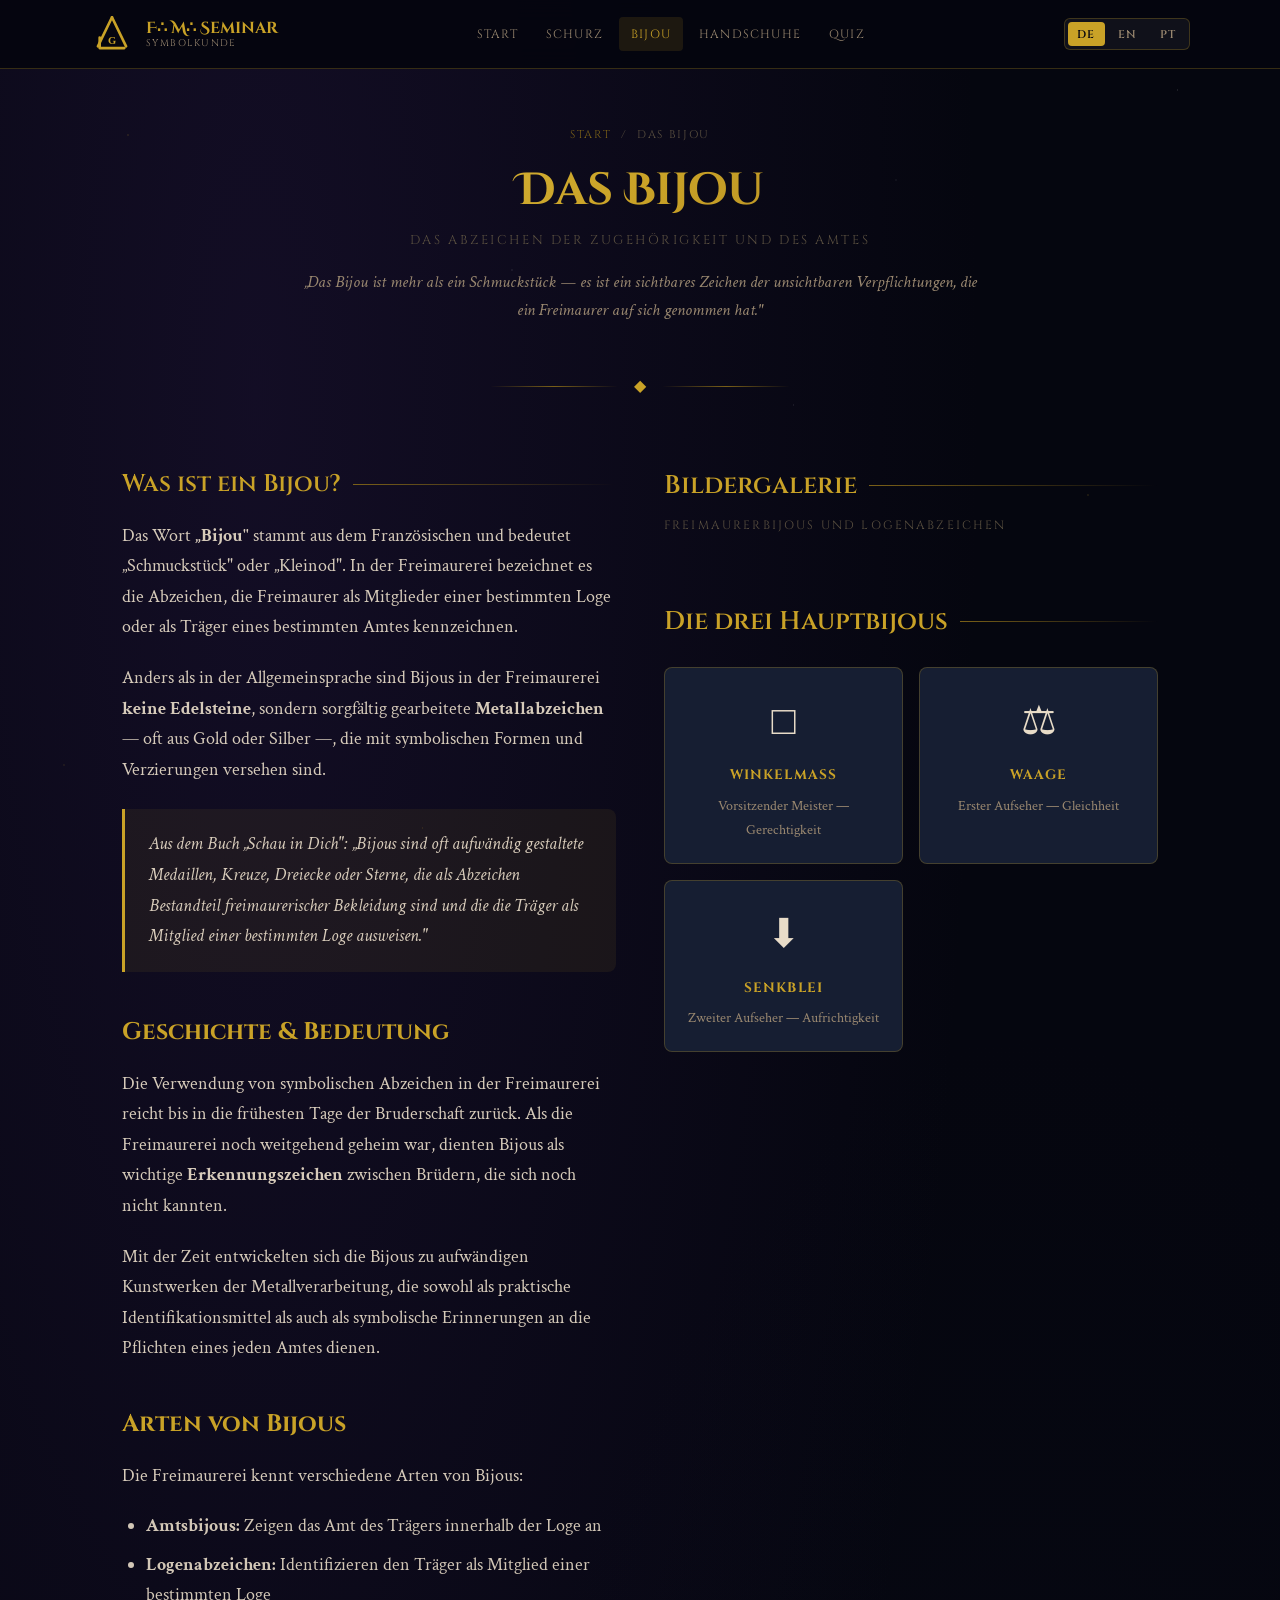
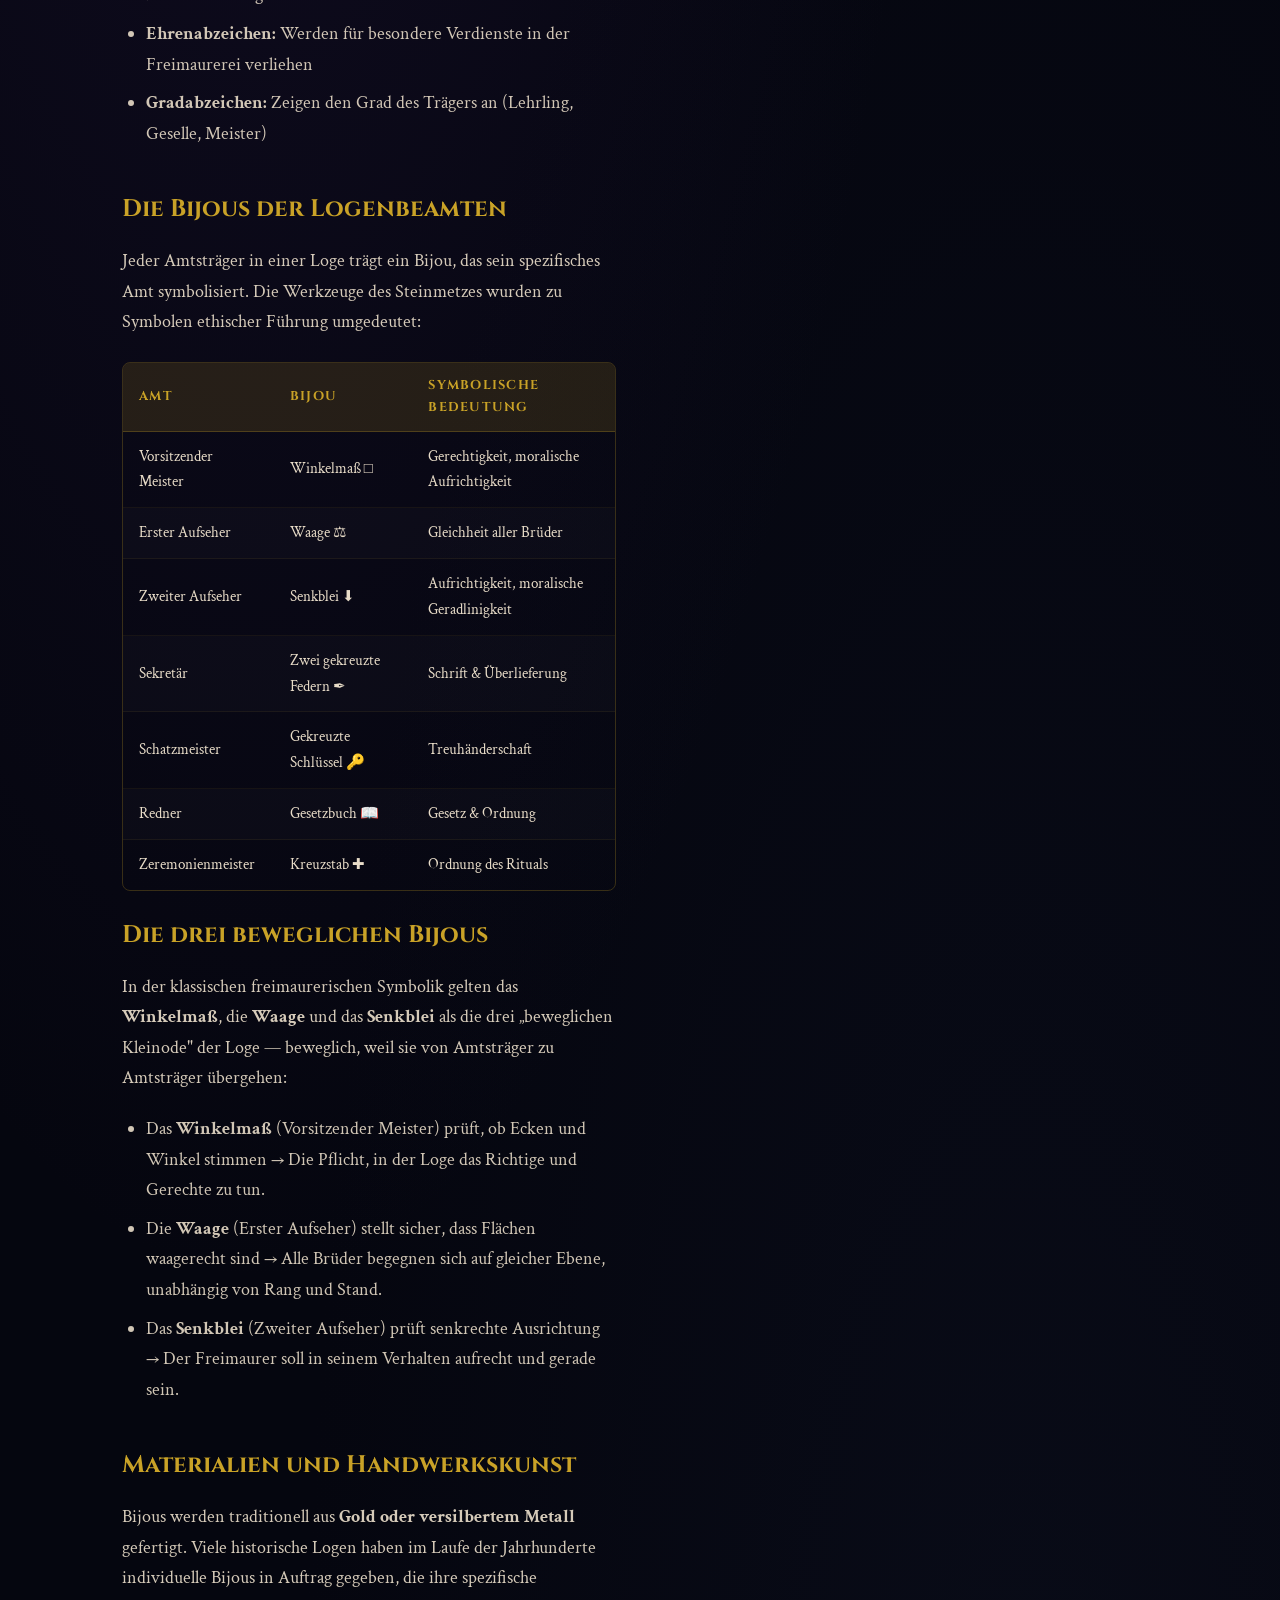
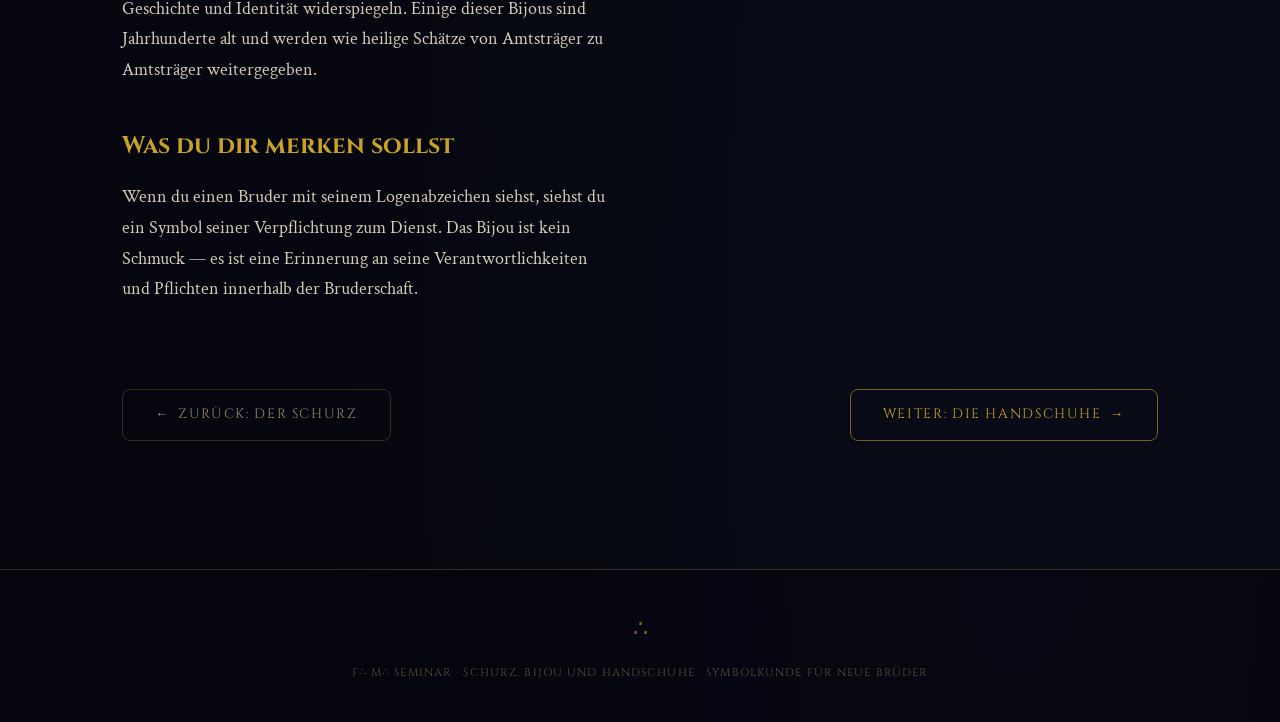
==== bijou.html @ 09127914 "first commit" ====
<!DOCTYPE html>
<html lang="de">
<head>
  <meta charset="UTF-8">
  <meta name="viewport" content="width=device-width, initial-scale=1.0">
  <title>Das Bijou — Freimaurerei Seminar</title>
  <link rel="stylesheet" href="styles.css">
</head>
<body>

<header>
  <div class="header-inner">
    <a href="index.html" class="logo">
      <svg class="logo-symbol" viewBox="0 0 100 100" fill="none">
        <line x1="50" y1="12" x2="18" y2="78" stroke="#c9a227" stroke-width="6" stroke-linecap="round"/>
        <line x1="50" y1="12" x2="82" y2="78" stroke="#c9a227" stroke-width="6" stroke-linecap="round"/>
        <path d="M22 58 L22 82 L78 82" stroke="#c9a227" stroke-width="6" stroke-linecap="round" stroke-linejoin="round" fill="none"/>
        <text x="50" y="72" text-anchor="middle" fill="#c9a227" font-family="serif" font-size="24" font-weight="bold">G</text>
      </svg>
      <div class="logo-text">F∴ M∴ Seminar<span>Symbolkunde</span></div>
    </a>
    <nav>
      <a href="index.html"><span class="lang-de">Start</span><span class="lang-en">Home</span><span class="lang-pt">Início</span></a>
      <a href="schurz.html"><span class="lang-de">Schurz</span><span class="lang-en">Apron</span><span class="lang-pt">Avental</span></a>
      <a href="bijou.html" class="active"><span class="lang-de">Bijou</span><span class="lang-en">Jewel</span><span class="lang-pt">Joia</span></a>
      <a href="handschuhe.html"><span class="lang-de">Handschuhe</span><span class="lang-en">Gloves</span><span class="lang-pt">Luvas</span></a>
      <a href="quiz.html">Quiz</a>
    </nav>
    <div class="lang-toggle">
      <button class="lang-btn" data-lang="de" onclick="setLanguage('de')">DE</button>
      <button class="lang-btn" data-lang="en" onclick="setLanguage('en')">EN</button>
      <button class="lang-btn" data-lang="pt" onclick="setLanguage('pt')">PT</button>
    </div>
  </div>
</header>

<main>

  <section class="page-hero">
    <p class="breadcrumb">
      <a href="index.html"><span class="lang-de">Start</span><span class="lang-en">Home</span><span class="lang-pt">Início</span></a>
      &nbsp;/&nbsp;
      <span class="lang-de">Das Bijou</span><span class="lang-en">The Jewel</span><span class="lang-pt">A Joia</span>
    </p>
    <h1>
      <span class="lang-de">Das Bijou</span>
      <span class="lang-en">The Jewel</span>
      <span class="lang-pt">A Joia</span>
    </h1>
    <p class="subtitle">
      <span class="lang-de">Das Abzeichen der Zugehörigkeit und des Amtes</span>
      <span class="lang-en">The Badge of Belonging and Office</span>
      <span class="lang-pt">O Distintivo de Pertencimento e Cargo</span>
    </p>
    <p class="intro">
      <span class="lang-de">
        „Das Bijou ist mehr als ein Schmuckstück — es ist ein sichtbares Zeichen
        der unsichtbaren Verpflichtungen, die ein Freimaurer auf sich genommen hat."
      </span>
      <span class="lang-en">
        "The jewel is more than an ornament — it is a visible sign
        of the invisible obligations a Freemason has undertaken."
      </span>
      <span class="lang-pt">
        "A joia é mais do que um ornamento — é um sinal visível das obrigações invisíveis que um Maçom assumiu."
      </span>
    </p>
  </section>

  <div class="divider" style="margin: 0 auto; max-width:300px;"><span class="divider-symbol">◆</span></div>

  <section class="section">
    <div class="container">
      <div style="display:grid; grid-template-columns: 1fr 1fr; gap: 3rem; align-items:start;" class="content-grid">

        <div class="content-block">

          <div class="lang-de">
            <h2 class="section-title">Was ist ein Bijou?</h2>

            <p>
              Das Wort <strong>„Bijou"</strong> stammt aus dem Französischen und bedeutet „Schmuckstück"
              oder „Kleinod". In der Freimaurerei bezeichnet es die Abzeichen, die Freimaurer als Mitglieder
              einer bestimmten Loge oder als Träger eines bestimmten Amtes kennzeichnen.
            </p>

            <p>
              Anders als in der Allgemeinsprache sind Bijous in der Freimaurerei <strong>keine Edelsteine</strong>,
              sondern sorgfältig gearbeitete <strong>Metallabzeichen</strong> — oft aus Gold oder Silber —,
              die mit symbolischen Formen und Verzierungen versehen sind.
            </p>

            <div class="highlight-box">
              <p>
                Aus dem Buch „Schau in Dich": <em>„Bijous sind oft aufwändig gestaltete Medaillen,
                Kreuze, Dreiecke oder Sterne, die als Abzeichen Bestandteil freimaurerischer Bekleidung
                sind und die die Träger als Mitglied einer bestimmten Loge ausweisen."</em>
              </p>
            </div>

            <h2>Geschichte &amp; Bedeutung</h2>

            <p>
              Die Verwendung von symbolischen Abzeichen in der Freimaurerei reicht bis in die frühesten
              Tage der Bruderschaft zurück. Als die Freimaurerei noch weitgehend geheim war, dienten
              Bijous als wichtige <strong>Erkennungszeichen</strong> zwischen Brüdern, die sich noch
              nicht kannten.
            </p>

            <p>
              Mit der Zeit entwickelten sich die Bijous zu aufwändigen Kunstwerken der Metallverarbeitung,
              die sowohl als praktische Identifikationsmittel als auch als symbolische Erinnerungen an
              die Pflichten eines jeden Amtes dienen.
            </p>

            <h2>Arten von Bijous</h2>

            <p>Die Freimaurerei kennt verschiedene Arten von Bijous:</p>

            <ul>
              <li><strong>Amtsbijous:</strong> Zeigen das Amt des Trägers innerhalb der Loge an</li>
              <li><strong>Logenabzeichen:</strong> Identifizieren den Träger als Mitglied einer bestimmten Loge</li>
              <li><strong>Ehrenabzeichen:</strong> Werden für besondere Verdienste in der Freimaurerei verliehen</li>
              <li><strong>Gradabzeichen:</strong> Zeigen den Grad des Trägers an (Lehrling, Geselle, Meister)</li>
            </ul>

            <h2>Die Bijous der Logenbeamten</h2>
            <p>
              Jeder Amtsträger in einer Loge trägt ein Bijou, das sein spezifisches Amt symbolisiert.
              Die Werkzeuge des Steinmetzes wurden zu Symbolen ethischer Führung umgedeutet:
            </p>
          </div>

          <div class="lang-en">
            <h2 class="section-title">What Is a Jewel?</h2>

            <p>
              The word <strong>"jewel"</strong> in Freemasonry does not refer to precious stones.
              Instead, it describes the badges worn by Freemasons to identify them as members of a
              specific lodge or as holders of a specific office.
            </p>

            <p>
              Masonic jewels are carefully crafted <strong>metal badges</strong> — often gold or
              silver-plated — adorned with symbolic shapes and decorations that carry deep meaning
              within the fraternity.
            </p>

            <div class="highlight-box">
              <p>
                From "Look into Yourself": <em>"Jewels are often elaborately designed medals, crosses,
                triangles, or stars that serve as insignia and are part of Masonic attire, identifying
                the wearer as a member of a specific lodge."</em>
              </p>
            </div>

            <h2>History &amp; Meaning</h2>

            <p>
              The use of symbolic badges in Freemasonry goes back to the earliest days of the fraternity.
              When Freemasonry was still largely secret, jewels served as important <strong>recognition
              symbols</strong> between brothers who had not previously met.
            </p>

            <p>
              Over time, jewels developed into elaborate works of metalcraft, serving both as practical
              identification tools and as symbolic reminders of each officer's duties and responsibilities.
            </p>

            <h2>Types of Jewels</h2>

            <p>Freemasonry recognizes several types of jewels:</p>

            <ul>
              <li><strong>Officer jewels:</strong> Indicate the holder's office within the lodge</li>
              <li><strong>Lodge jewels:</strong> Identify the wearer as a member of a specific lodge</li>
              <li><strong>Honor jewels:</strong> Awarded for distinguished service in Freemasonry</li>
              <li><strong>Degree jewels:</strong> Indicate the wearer's degree (Apprentice, Fellow Craft, Master)</li>
            </ul>

            <h2>Jewels of the Lodge Officers</h2>
            <p>
              Every officer in a lodge wears a jewel symbolizing their specific role. The tools of
              the stonemason have been reinterpreted as symbols of ethical leadership:
            </p>
          </div>

          <!-- PORTUGUESE CONTENT -->
          <div class="lang-pt">
            <h2 class="section-title">O que é uma Joia?</h2>

            <p>
              A palavra <strong>'joia'</strong> na Maçonaria não se refere a pedras preciosas. Em vez disso, descreve os distintivos usados pelos Maçons para identificá-los como membros de uma loja específica ou como detentores de um cargo específico.
            </p>

            <p>
              As joias maçônicas são cuidadosamente elaboradas <strong>insígnias metálicas</strong> — frequentemente banhadas a ouro ou prata — adornadas com formas simbólicas e decorações que carregam profundo significado na fraternidade.
            </p>

            <div class="highlight-box">
              <p>
                De 'Olha para Dentro de Ti': <em>'Joias são frequentemente medalhas, cruzes, triângulos ou estrelas elaboradamente desenhadas que servem como insígnias e fazem parte do vestuário maçônico, identificando o portador como membro de uma loja específica.'</em>
              </p>
            </div>

            <h2>História e Significado</h2>

            <p>
              O uso de distintivos simbólicos na Maçonaria remonta aos primórdios da fraternidade. Quando a Maçonaria ainda era em grande parte secreta, as joias serviam como importantes <strong>símbolos de reconhecimento</strong> entre irmãos que não se conheciam.
            </p>

            <p>
              Com o tempo, as joias se desenvolveram em elaboradas obras de metalurgia, servindo tanto como ferramentas práticas de identificação quanto como lembretes simbólicos dos deveres e responsabilidades de cada oficial.
            </p>

            <h2>Tipos de Joias</h2>

            <p>A Maçonaria reconhece vários tipos de joias:</p>

            <ul>
              <li><strong>Joias de oficiais:</strong> Indicam o cargo do portador dentro da loja</li>
              <li><strong>Joias de loja:</strong> Identificam o portador como membro de uma loja específica</li>
              <li><strong>Joias honorárias:</strong> Concedidas por serviço distinto na Maçonaria</li>
              <li><strong>Joias de grau:</strong> Indicam o grau do portador (Aprendiz, Companheiro, Mestre)</li>
            </ul>

            <h2>Joias dos Oficiais da Loja</h2>
            <p>
              Todo oficial numa loja usa uma joia que simboliza seu papel específico. As ferramentas do pedreiro foram reinterpretadas como símbolos de liderança ética:
            </p>
          </div>

          <!-- Officer Table - Both languages -->
          <div class="lang-de">
            <table class="officer-table">
              <thead><tr><th>Amt</th><th>Bijou</th><th>Symbolische Bedeutung</th></tr></thead>
              <tbody>
                <tr><td>Vorsitzender Meister</td><td>Winkelmaß □</td><td>Gerechtigkeit, moralische Aufrichtigkeit</td></tr>
                <tr><td>Erster Aufseher</td><td>Waage ⚖</td><td>Gleichheit aller Brüder</td></tr>
                <tr><td>Zweiter Aufseher</td><td>Senkblei ⬇</td><td>Aufrichtigkeit, moralische Geradlinigkeit</td></tr>
                <tr><td>Sekretär</td><td>Zwei gekreuzte Federn ✒</td><td>Schrift &amp; Überlieferung</td></tr>
                <tr><td>Schatzmeister</td><td>Gekreuzte Schlüssel 🔑</td><td>Treuhänderschaft</td></tr>
                <tr><td>Redner</td><td>Gesetzbuch 📖</td><td>Gesetz &amp; Ordnung</td></tr>
                <tr><td>Zeremonienmeister</td><td>Kreuzstab ✚</td><td>Ordnung des Rituals</td></tr>
              </tbody>
            </table>
          </div>

          <div class="lang-en">
            <table class="officer-table">
              <thead><tr><th>Office</th><th>Jewel</th><th>Symbolic Meaning</th></tr></thead>
              <tbody>
                <tr><td>Worshipful Master</td><td>Square □</td><td>Justice, moral uprightness</td></tr>
                <tr><td>Senior Warden</td><td>Level ⚖</td><td>Equality of all brothers</td></tr>
                <tr><td>Junior Warden</td><td>Plumb ⬇</td><td>Rectitude, moral straightness</td></tr>
                <tr><td>Secretary</td><td>Two crossed quills ✒</td><td>Record &amp; transmission</td></tr>
                <tr><td>Treasurer</td><td>Crossed keys 🔑</td><td>Stewardship</td></tr>
                <tr><td>Chaplain / Orator</td><td>Open book 📖</td><td>Law &amp; order</td></tr>
                <tr><td>Director of Ceremonies</td><td>Staff ✚</td><td>Order of ritual</td></tr>
              </tbody>
            </table>
          </div>

          <div class="lang-pt">
            <table class="officer-table">
              <thead><tr><th>Cargo</th><th>Joia</th><th>Significado Simbólico</th></tr></thead>
              <tbody>
                <tr><td>Venerável Mestre</td><td>Esquadro □</td><td>Justiça, retidão moral</td></tr>
                <tr><td>Primeiro Vigilante</td><td>Nível ⚖</td><td>Igualdade de todos os irmãos</td></tr>
                <tr><td>Segundo Vigilante</td><td>Prumo ⬇</td><td>Retidão, integridade moral</td></tr>
                <tr><td>Secretário</td><td>Duas penas cruzadas ✒</td><td>Registro e transmissão</td></tr>
                <tr><td>Tesoureiro</td><td>Chaves cruzadas 🔑</td><td>Custódia</td></tr>
                <tr><td>Orador</td><td>Livro aberto 📖</td><td>Lei e ordem</td></tr>
                <tr><td>Mestre de Cerimônias</td><td>Bastão ✚</td><td>Ordem do ritual</td></tr>
              </tbody>
            </table>
          </div>

          <div class="lang-de">
            <h2>Die drei beweglichen Bijous</h2>
            <p>
              In der klassischen freimaurerischen Symbolik gelten das <strong>Winkelmaß</strong>,
              die <strong>Waage</strong> und das <strong>Senkblei</strong> als die drei „beweglichen
              Kleinode" der Loge — beweglich, weil sie von Amtsträger zu Amtsträger übergehen:
            </p>
            <ul>
              <li>Das <strong>Winkelmaß</strong> (Vorsitzender Meister) prüft, ob Ecken und Winkel
              stimmen → Die Pflicht, in der Loge das Richtige und Gerechte zu tun.</li>
              <li>Die <strong>Waage</strong> (Erster Aufseher) stellt sicher, dass Flächen waagerecht sind
              → Alle Brüder begegnen sich auf gleicher Ebene, unabhängig von Rang und Stand.</li>
              <li>Das <strong>Senkblei</strong> (Zweiter Aufseher) prüft senkrechte Ausrichtung
              → Der Freimaurer soll in seinem Verhalten aufrecht und gerade sein.</li>
            </ul>

            <h2>Materialien und Handwerkskunst</h2>
            <p>
              Bijous werden traditionell aus <strong>Gold oder versilbertem Metall</strong> gefertigt.
              Viele historische Logen haben im Laufe der Jahrhunderte individuelle Bijous in Auftrag gegeben,
              die ihre spezifische Geschichte und Identität widerspiegeln. Einige dieser Bijous sind
              Jahrhunderte alt und werden wie heilige Schätze von Amtsträger zu Amtsträger weitergegeben.
            </p>

            <h2>Was du dir merken sollst</h2>
            <p>
              Wenn du einen Bruder mit seinem Logenabzeichen siehst, siehst du ein Symbol seiner
              Verpflichtung zum Dienst. Das Bijou ist kein Schmuck — es ist eine Erinnerung an seine
              Verantwortlichkeiten und Pflichten innerhalb der Bruderschaft.
            </p>
          </div>

          <div class="lang-en">
            <h2>The Three Movable Jewels</h2>
            <p>
              In classical Masonic symbolism, the <strong>Square</strong>, the <strong>Level</strong>,
              and the <strong>Plumb</strong> are called the three "movable jewels" of the lodge —
              movable because they pass from officer to officer:
            </p>
            <ul>
              <li>The <strong>Square</strong> (Worshipful Master) checks that corners are true
              → The duty to act justly and rightly in the lodge.</li>
              <li>The <strong>Level</strong> (Senior Warden) ensures surfaces are perfectly horizontal
              → All brothers meet on equal ground, regardless of rank or status.</li>
              <li>The <strong>Plumb</strong> (Junior Warden) checks vertical alignment
              → The Freemason should be upright and straight in all his conduct.</li>
            </ul>

            <h2>Materials and Craftsmanship</h2>
            <p>
              Jewels are traditionally made from <strong>gold or silver-plated metal</strong>.
              Many historic lodges have commissioned individual jewels over the centuries that reflect
              their specific history and identity. Some of these jewels are centuries old and are
              passed on like sacred treasures from one officer to the next.
            </p>

            <h2>What to Remember</h2>
            <p>
              When you see a brother wearing his lodge jewel, you see a symbol of his commitment
              to service. The jewel is not an ornament — it is a reminder of his responsibilities
              and duties within the brotherhood.
            </p>
          </div>

          <div class="lang-pt">
            <h2>As Três Joias Móveis</h2>
            <p>
              No simbolismo maçônico clássico, o <strong>Esquadro</strong>, o <strong>Nível</strong> e o <strong>Prumo</strong> são chamados de três 'joias móveis' da loja — móveis porque passam de oficial para oficial:
            </p>
            <ul>
              <li>O <strong>Esquadro</strong> (Venerável Mestre) verifica se os ângulos estão corretos → O dever de agir com justiça e retidão na loja.</li>
              <li>O <strong>Nível</strong> (Primeiro Vigilante) garante que as superfícies estejam perfeitamente horizontais → Todos os irmãos se encontram em pé de igualdade, independentemente de rank ou status.</li>
              <li>O <strong>Prumo</strong> (Segundo Vigilante) verifica o alinhamento vertical → O Maçom deve ser reto e íntegro em toda a sua conduta.</li>
            </ul>

            <h2>Materiais e Artesanato</h2>
            <p>
              As joias são tradicionalmente feitas de <strong>ouro ou metal banhado a prata</strong>. Muitas lojas históricas encomendaram joias individuais ao longo dos séculos que refletem sua história e identidade específicas. Algumas dessas joias têm séculos de existência e são passadas como tesouros sagrados de um oficial para o próximo.
            </p>

            <h2>O que Lembrar</h2>
            <p>
              Quando você vir um irmão usando a joia de sua loja, vê um símbolo do seu compromisso com o serviço. A joia não é um ornamento — é um lembrete de suas responsabilidades e deveres dentro da fraternidade.
            </p>
          </div>

        </div>

        <!-- ─── GALLERY COLUMN ─── -->
        <div>
          <div class="lang-de">
            <h2 class="section-title">Bildergalerie</h2>
            <p class="section-subtitle">Freimaurerbijous und Logenabzeichen</p>
          </div>
          <div class="lang-en">
            <h2 class="section-title">Image Gallery</h2>
            <p class="section-subtitle">Masonic jewels and lodge badges</p>
          </div>
          <div class="lang-pt">
            <h2 class="section-title">Galeria de Imagens</h2>
            <p class="section-subtitle">Joias Maçônicas e distintivos de loja</p>
          </div>

          <div class="gallery">

            <div class="gallery-item">
              <img src="../RESEARCH/ChatGPTJewel.jpg" alt="Freimaurerbijou" onerror="this.parentElement.style.display='none'">
              <div class="caption"><span class="lang-de">Freimaurerbijou</span><span class="lang-en">Masonic Jewel</span><span class="lang-pt">Joia Maçônica</span></div>
            </div>

            <div class="gallery-item">
              <img src="https://commons.wikimedia.org/wiki/Special:FilePath/British%20Quatuor%20Coronati%20jewel.jpg?width=500" alt="Quatuor Coronati Jewel" onerror="this.parentElement.style.display='none'">
              <div class="caption"><span class="lang-de">Quatuor Coronati Bijou</span><span class="lang-en">Quatuor Coronati Jewel</span><span class="lang-pt">Joia Quatuor Coronati</span></div>
            </div>

            <div class="gallery-item">
              <img src="https://commons.wikimedia.org/wiki/Special:FilePath/Cornwall%20masonic%20jewel%2C%20Redruth%2C%20Cornwall%20-%20September%202023.jpg?width=500" alt="Masonic Jewel Cornwall" onerror="this.parentElement.style.display='none'">
              <div class="caption"><span class="lang-de">Logenabzeichen, Cornwall</span><span class="lang-en">Lodge Jewel, Cornwall</span><span class="lang-pt">Joia de Loja, Cornwall</span></div>
            </div>

            <div class="gallery-item">
              <img src="https://commons.wikimedia.org/wiki/Special:FilePath/Craft%20Past%20Master%20masonic%20jewel%2C%20Redruth%2C%20Cornwall%20-%20September%202023.jpg?width=500" alt="Past Master Jewel" onerror="this.parentElement.style.display='none'">
              <div class="caption"><span class="lang-de">Bijou des Altmeisters</span><span class="lang-en">Past Master Jewel</span><span class="lang-pt">Joia do Ex-Venerável</span></div>
            </div>

            <div class="gallery-item">
              <img src="https://commons.wikimedia.org/wiki/Special:FilePath/Past%20Master%20and%20Chapter%20masonic%20jewels%2C%20Redruth%2C%20Cornwall%20-%20September%202023.jpg?width=500" alt="Chapter Jewels" onerror="this.parentElement.style.display='none'">
              <div class="caption"><span class="lang-de">Altmeister- &amp; Kapitelabzeichen</span><span class="lang-en">Past Master &amp; Chapter Jewels</span><span class="lang-pt">Joias de Ex-Venerável e Capítulo</span></div>
            </div>

            <div class="gallery-item">
              <img src="https://commons.wikimedia.org/wiki/Special:FilePath/Royal%20Arch%20and%20Steward%20masonic%20jewels%2C%20Redruth%2C%20Cornwall%20-%20September%202023.jpg?width=500" alt="Royal Arch Jewels" onerror="this.parentElement.style.display='none'">
              <div class="caption"><span class="lang-de">Royal Arch Bijous</span><span class="lang-en">Royal Arch Jewels</span><span class="lang-pt">Joias do Royal Arch</span></div>
            </div>

            <div class="gallery-item">
              <img src="https://commons.wikimedia.org/wiki/Special:FilePath/RCC-breastjewels.jpg?width=500" alt="Brustabzeichen" onerror="this.parentElement.style.display='none'">
              <div class="caption"><span class="lang-de">Brustabzeichen</span><span class="lang-en">Breast Jewels</span><span class="lang-pt">Joias Pectorais</span></div>
            </div>

            <div class="gallery-item">
              <img src="https://commons.wikimedia.org/wiki/Special:FilePath/Franc-ma%C3%A7onnerie%20%C3%A0%20Strasbourg-Bijoux%20des%20Fr%C3%A8res%20R%C3%A9unis.jpg?width=500" alt="Bijoux des Frères Réunis" onerror="this.parentElement.style.display='none'">
              <div class="caption"><span class="lang-de">Bijoux, Loge „Frères Réunis"</span><span class="lang-en">Jewels, Lodge "Frères Réunis"</span><span class="lang-pt">Joias, Loja 'Frères Réunis'</span></div>
            </div>

            <div class="gallery-item">
              <img src="https://commons.wikimedia.org/wiki/Special:FilePath/VM%2004422%20%E2%80%93%20Jewel%20of%20the%20Memphis-Misra%C3%AFm%20Rite%20%E2%80%93%2019th%20century.jpg?width=500" alt="Memphis-Misraim Bijou" onerror="this.parentElement.style.display='none'">
              <div class="caption"><span class="lang-de">Memphis-Misraim Bijou, 19. Jh.</span><span class="lang-en">Memphis-Misraïm Jewel, 19th c.</span><span class="lang-pt">Joia Memphis-Misraïm, séc. XIX</span></div>
            </div>

          </div>

          <!-- Visual diagram of the three principal jewels -->
          <div style="margin-top:2rem;">
            <div class="lang-de"><h2 class="section-title">Die drei Hauptbijous</h2></div>
            <div class="lang-en"><h2 class="section-title">The Three Principal Jewels</h2></div>
            <div class="lang-pt"><h2 class="section-title">As Três Joias Principais</h2></div>

            <div class="symbol-meaning">
              <div class="symbol-meaning-item" style="text-align:center;">
                <div style="font-size:2.5rem; margin-bottom:0.5rem;">□</div>
                <h4><span class="lang-de">Winkelmaß</span><span class="lang-en">Square</span><span class="lang-pt">Esquadro</span></h4>
                <p><span class="lang-de">Vorsitzender Meister — Gerechtigkeit</span><span class="lang-en">Worshipful Master — Justice</span><span class="lang-pt">Venerável Mestre — Justiça</span></p>
              </div>
              <div class="symbol-meaning-item" style="text-align:center;">
                <div style="font-size:2.5rem; margin-bottom:0.5rem;">⚖</div>
                <h4><span class="lang-de">Waage</span><span class="lang-en">Level</span><span class="lang-pt">Nível</span></h4>
                <p><span class="lang-de">Erster Aufseher — Gleichheit</span><span class="lang-en">Senior Warden — Equality</span><span class="lang-pt">Primeiro Vigilante — Igualdade</span></p>
              </div>
              <div class="symbol-meaning-item" style="text-align:center;">
                <div style="font-size:2.5rem; margin-bottom:0.5rem;">⬇</div>
                <h4><span class="lang-de">Senkblei</span><span class="lang-en">Plumb</span><span class="lang-pt">Prumo</span></h4>
                <p><span class="lang-de">Zweiter Aufseher — Aufrichtigkeit</span><span class="lang-en">Junior Warden — Rectitude</span><span class="lang-pt">Segundo Vigilante — Retidão</span></p>
              </div>
            </div>
          </div>

        </div>
      </div>
    </div>
  </section>

  <section class="section" style="padding-top:0">
    <div class="container">
      <div style="display:flex; justify-content:space-between; flex-wrap:wrap; gap:1rem;">
        <a href="schurz.html" class="btn btn-ghost">
          ← <span class="lang-de">Zurück: Der Schurz</span><span class="lang-en">Back: The Apron</span><span class="lang-pt">Voltar: O Avental</span>
        </a>
        <a href="handschuhe.html" class="btn btn-outline">
          <span class="lang-de">Weiter: Die Handschuhe</span><span class="lang-en">Next: The Gloves</span><span class="lang-pt">Próximo: As Luvas</span> →
        </a>
      </div>
    </div>
  </section>

</main>

<footer>
  <span class="footer-symbol">∴</span>
  <p><span class="lang-de">F∴ M∴ Seminar · Schurz, Bijou und Handschuhe · Symbolkunde für neue Brüder</span><span class="lang-en">F∴ M∴ Seminar · Apron, Jewel and Gloves · Symbolism for New Brothers</span><span class="lang-pt">F∴ M∴ Seminário · Avental, Joia e Luvas · Simbolismo para Novos Irmãos</span></p>
</footer>

<script>
  function setLanguage(lang) {
    localStorage.setItem('lang', lang);
    document.documentElement.lang = lang;
    document.querySelectorAll('.lang-btn').forEach(btn => { btn.classList.toggle('active', btn.dataset.lang === lang); });
  }
  document.addEventListener('DOMContentLoaded', function () { setLanguage(localStorage.getItem('lang') || 'de'); });
</script>

<style>
  @media (max-width: 900px) {
    .content-grid { grid-template-columns: 1fr !important; }
  }
</style>

</body>
</html>
---- styles.css ----
@import url('https://fonts.googleapis.com/css2?family=Cinzel:wght@400;600;700;900&family=Cinzel+Decorative:wght@400;700&family=Crimson+Text:ital,wght@0,400;0,600;1,400&display=swap');

:root {
  --bg-darkest: #05060f;
  --bg-dark: #0a0d1a;
  --bg-medium: #111828;
  --bg-card: #161e32;
  --bg-card-hover: #1c2640;
  --gold: #c9a227;
  --gold-light: #e8c84d;
  --gold-dim: #7a6018;
  --gold-faint: rgba(201, 162, 39, 0.12);
  --text-main: #e8dcc8;
  --text-dim: #9a8870;
  --text-muted: #5a5040;
  --border: rgba(201, 162, 39, 0.25);
  --border-strong: rgba(201, 162, 39, 0.5);
  --purple: #1e0f35;
  --shadow: 0 8px 32px rgba(0, 0, 0, 0.6);
  --shadow-gold: 0 0 24px rgba(201, 162, 39, 0.25);
}

/* Language visibility: hide all lang variants, show only the active html[lang] */
.lang-de, .lang-en, .lang-pt { display: none; }
html[lang="de"] .lang-de,
html[lang="en"] .lang-en,
html[lang="pt"] .lang-pt { display: revert; }

* {
  margin: 0;
  padding: 0;
  box-sizing: border-box;
}

html {
  scroll-behavior: smooth;
}

body {
  background-color: var(--bg-darkest);
  color: var(--text-main);
  font-family: 'Crimson Text', Georgia, serif;
  font-size: 18px;
  line-height: 1.7;
  min-height: 100vh;
  background-image:
    radial-gradient(ellipse at 20% 10%, rgba(45, 27, 78, 0.35) 0%, transparent 50%),
    radial-gradient(ellipse at 80% 90%, rgba(10, 13, 26, 0.8) 0%, transparent 50%);
}

/* ─── STARS BACKGROUND ─── */
body::before {
  content: '';
  position: fixed;
  top: 0; left: 0;
  width: 100%; height: 100%;
  pointer-events: none;
  z-index: 0;
  background-image:
    radial-gradient(1px 1px at 10% 15%, rgba(201,162,39,0.4) 0%, transparent 100%),
    radial-gradient(1px 1px at 25% 60%, rgba(201,162,39,0.3) 0%, transparent 100%),
    radial-gradient(1px 1px at 40% 30%, rgba(255,255,255,0.2) 0%, transparent 100%),
    radial-gradient(1px 1px at 55% 80%, rgba(201,162,39,0.3) 0%, transparent 100%),
    radial-gradient(1px 1px at 70% 20%, rgba(255,255,255,0.15) 0%, transparent 100%),
    radial-gradient(1px 1px at 85% 55%, rgba(201,162,39,0.4) 0%, transparent 100%),
    radial-gradient(1px 1px at 92% 10%, rgba(255,255,255,0.2) 0%, transparent 100%),
    radial-gradient(1px 1px at 5% 85%, rgba(201,162,39,0.3) 0%, transparent 100%),
    radial-gradient(1px 1px at 62% 45%, rgba(255,255,255,0.15) 0%, transparent 100%),
    radial-gradient(1px 1px at 33% 92%, rgba(201,162,39,0.25) 0%, transparent 100%);
}

/* ─── HEADER ─── */
header {
  position: sticky;
  top: 0;
  z-index: 100;
  background: rgba(5, 6, 15, 0.92);
  backdrop-filter: blur(12px);
  -webkit-backdrop-filter: blur(12px);
  border-bottom: 1px solid var(--border);
  padding: 0.75rem 2rem;
}

.header-inner {
  max-width: 1100px;
  margin: 0 auto;
  display: flex;
  align-items: center;
  justify-content: space-between;
  gap: 1rem;
}

.logo {
  display: flex;
  align-items: center;
  gap: 0.75rem;
  text-decoration: none;
  color: var(--gold);
}

.logo-symbol {
  width: 44px;
  height: 44px;
  flex-shrink: 0;
}

.logo-text {
  font-family: 'Cinzel Decorative', serif;
  font-size: 1rem;
  color: var(--gold);
  line-height: 1.2;
  font-weight: 700;
}

.logo-text span {
  display: block;
  font-size: 0.6rem;
  letter-spacing: 0.15em;
  color: var(--text-dim);
  font-family: 'Cinzel', serif;
  font-weight: 400;
  text-transform: uppercase;
}

nav {
  display: flex;
  align-items: center;
  gap: 0.25rem;
}

nav a {
  color: var(--text-dim);
  text-decoration: none;
  font-family: 'Cinzel', serif;
  font-size: 0.75rem;
  letter-spacing: 0.1em;
  text-transform: uppercase;
  padding: 0.4rem 0.75rem;
  border-radius: 4px;
  transition: color 0.2s, background 0.2s;
}

nav a:hover, nav a.active {
  color: var(--gold);
  background: var(--gold-faint);
}

.lang-toggle {
  display: flex;
  align-items: center;
  gap: 0.25rem;
  background: rgba(255,255,255,0.05);
  border: 1px solid var(--border);
  border-radius: 6px;
  padding: 0.2rem;
}

.lang-btn {
  background: transparent;
  border: none;
  color: var(--text-dim);
  font-family: 'Cinzel', serif;
  font-size: 0.7rem;
  font-weight: 600;
  letter-spacing: 0.08em;
  padding: 0.3rem 0.6rem;
  border-radius: 4px;
  cursor: pointer;
  transition: all 0.2s;
}

.lang-btn.active {
  background: var(--gold);
  color: var(--bg-darkest);
}

.lang-btn:hover:not(.active) {
  color: var(--gold);
  background: var(--gold-faint);
}

/* ─── HERO ─── */
.hero {
  position: relative;
  text-align: center;
  padding: 5rem 2rem 4rem;
  overflow: hidden;
}

.hero::before {
  content: '';
  position: absolute;
  inset: 0;
  background:
    radial-gradient(ellipse 70% 60% at 50% 50%, rgba(45, 27, 78, 0.4) 0%, transparent 70%),
    radial-gradient(ellipse 40% 30% at 50% 50%, rgba(201, 162, 39, 0.06) 0%, transparent 60%);
  pointer-events: none;
}

.hero-symbol {
  font-size: 3rem;
  color: var(--gold);
  opacity: 0.6;
  margin-bottom: 1.5rem;
  display: block;
}

.hero h1 {
  font-family: 'Cinzel Decorative', serif;
  font-size: clamp(1.8rem, 4vw, 3.2rem);
  font-weight: 700;
  background: linear-gradient(135deg, var(--gold-light), var(--gold), #a07820);
  -webkit-background-clip: text;
  -webkit-text-fill-color: transparent;
  background-clip: text;
  line-height: 1.2;
  margin-bottom: 1rem;
}

.hero .subtitle {
  font-family: 'Cinzel', serif;
  font-size: 0.9rem;
  letter-spacing: 0.2em;
  text-transform: uppercase;
  color: var(--text-dim);
  margin-bottom: 1.5rem;
}

.hero p {
  max-width: 680px;
  margin: 0 auto 2.5rem;
  color: var(--text-main);
  font-size: 1.1rem;
  opacity: 0.9;
}

.divider {
  display: flex;
  align-items: center;
  gap: 1rem;
  margin: 2rem auto;
  max-width: 400px;
}

.divider::before, .divider::after {
  content: '';
  flex: 1;
  height: 1px;
  background: linear-gradient(to right, transparent, var(--gold-dim), transparent);
}

.divider-symbol {
  color: var(--gold);
  font-size: 1rem;
}

/* ─── MAIN LAYOUT ─── */
main {
  position: relative;
  z-index: 1;
}

.container {
  max-width: 1100px;
  margin: 0 auto;
  padding: 0 2rem;
}

.section {
  padding: 4rem 0;
}

.section-title {
  font-family: 'Cinzel', serif;
  font-size: 1.6rem;
  font-weight: 600;
  color: var(--gold);
  margin-bottom: 0.5rem;
  display: flex;
  align-items: center;
  gap: 0.75rem;
}

.section-title::after {
  content: '';
  flex: 1;
  height: 1px;
  background: linear-gradient(to right, var(--gold-dim), transparent);
}

.section-subtitle {
  font-family: 'Cinzel', serif;
  font-size: 0.75rem;
  letter-spacing: 0.18em;
  text-transform: uppercase;
  color: var(--text-muted);
  margin-bottom: 2rem;
}

/* ─── CARDS ─── */
.card {
  background: var(--bg-card);
  border: 1px solid var(--border);
  border-radius: 12px;
  padding: 2rem;
  transition: transform 0.3s, box-shadow 0.3s, border-color 0.3s;
}

.card:hover {
  transform: translateY(-4px);
  box-shadow: var(--shadow-gold), var(--shadow);
  border-color: var(--border-strong);
  background: var(--bg-card-hover);
}

.topic-cards {
  display: grid;
  grid-template-columns: repeat(auto-fit, minmax(280px, 1fr));
  gap: 1.5rem;
  margin-top: 2rem;
}

.topic-card {
  background: var(--bg-card);
  border: 1px solid var(--border);
  border-radius: 12px;
  padding: 2.5rem 2rem;
  text-align: center;
  text-decoration: none;
  color: var(--text-main);
  display: block;
  transition: all 0.3s;
  position: relative;
  overflow: hidden;
}

.topic-card::before {
  content: '';
  position: absolute;
  top: 0; left: 0; right: 0;
  height: 3px;
  background: linear-gradient(to right, transparent, var(--gold), transparent);
  opacity: 0;
  transition: opacity 0.3s;
}

.topic-card:hover::before { opacity: 1; }

.topic-card:hover {
  transform: translateY(-6px);
  box-shadow: var(--shadow-gold), var(--shadow);
  border-color: var(--border-strong);
  background: var(--bg-card-hover);
}

.topic-card .icon {
  font-size: 3rem;
  margin-bottom: 1.25rem;
  display: block;
}

.topic-card h3 {
  font-family: 'Cinzel', serif;
  font-size: 1.3rem;
  color: var(--gold);
  margin-bottom: 0.75rem;
}

.topic-card p {
  font-size: 0.95rem;
  color: var(--text-dim);
  line-height: 1.6;
}

.topic-card .card-btn {
  display: inline-block;
  margin-top: 1.5rem;
  padding: 0.6rem 1.5rem;
  background: transparent;
  border: 1px solid var(--gold-dim);
  color: var(--gold);
  border-radius: 6px;
  font-family: 'Cinzel', serif;
  font-size: 0.75rem;
  letter-spacing: 0.12em;
  text-transform: uppercase;
  transition: all 0.2s;
}

.topic-card:hover .card-btn {
  background: var(--gold);
  color: var(--bg-darkest);
  border-color: var(--gold);
}

/* ─── BUTTONS ─── */
.btn {
  display: inline-flex;
  align-items: center;
  gap: 0.5rem;
  padding: 0.85rem 2rem;
  border-radius: 8px;
  font-family: 'Cinzel', serif;
  font-size: 0.85rem;
  letter-spacing: 0.12em;
  text-transform: uppercase;
  cursor: pointer;
  text-decoration: none;
  transition: all 0.25s;
  border: none;
}

.btn-primary {
  background: linear-gradient(135deg, var(--gold), #a07820);
  color: var(--bg-darkest);
  font-weight: 700;
  box-shadow: 0 4px 16px rgba(201, 162, 39, 0.3);
}

.btn-primary:hover {
  background: linear-gradient(135deg, var(--gold-light), var(--gold));
  box-shadow: 0 6px 24px rgba(201, 162, 39, 0.45);
  transform: translateY(-2px);
}

.btn-outline {
  background: transparent;
  color: var(--gold);
  border: 1px solid var(--gold-dim);
}

.btn-outline:hover {
  background: var(--gold-faint);
  border-color: var(--gold);
}

.btn-ghost {
  background: transparent;
  color: var(--text-dim);
  border: 1px solid var(--border);
}

.btn-ghost:hover {
  color: var(--text-main);
  border-color: rgba(255,255,255,0.3);
}

/* ─── IMAGE GALLERY ─── */
.gallery {
  display: grid;
  grid-template-columns: repeat(auto-fill, minmax(240px, 1fr));
  gap: 1rem;
  margin-top: 1.5rem;
}

.gallery-item {
  position: relative;
  border-radius: 8px;
  overflow: hidden;
  border: 1px solid var(--border);
  background: var(--bg-medium);
  aspect-ratio: 4/3;
  cursor: pointer;
}

.gallery-item img {
  width: 100%;
  height: 100%;
  object-fit: cover;
  transition: transform 0.4s;
  display: block;
}

.gallery-item:hover img {
  transform: scale(1.06);
}

.gallery-item .caption {
  position: absolute;
  bottom: 0; left: 0; right: 0;
  padding: 0.5rem 0.75rem;
  background: linear-gradient(to top, rgba(0,0,0,0.8) 0%, transparent 100%);
  font-size: 0.75rem;
  color: var(--text-dim);
  font-family: 'Cinzel', serif;
  letter-spacing: 0.06em;
  transform: translateY(100%);
  transition: transform 0.3s;
}

.gallery-item:hover .caption {
  transform: translateY(0);
}

/* ─── CONTENT BLOCKS ─── */
.content-block {
  max-width: 780px;
}

.content-block h2 {
  font-family: 'Cinzel', serif;
  font-size: 1.5rem;
  color: var(--gold);
  margin-bottom: 1rem;
  margin-top: 2.5rem;
}

.content-block h2:first-child { margin-top: 0; }

.content-block p {
  margin-bottom: 1.25rem;
  color: var(--text-main);
  opacity: 0.92;
}

.content-block ul, .content-block ol {
  margin: 1rem 0 1.25rem 1.5rem;
}

.content-block li {
  margin-bottom: 0.5rem;
  color: var(--text-main);
  opacity: 0.9;
}

.highlight-box {
  background: rgba(201, 162, 39, 0.08);
  border-left: 3px solid var(--gold);
  border-radius: 0 8px 8px 0;
  padding: 1.25rem 1.5rem;
  margin: 1.5rem 0;
}

.highlight-box p {
  margin-bottom: 0;
  font-style: italic;
  color: var(--text-main);
}

.symbol-meaning {
  display: grid;
  grid-template-columns: repeat(auto-fit, minmax(220px, 1fr));
  gap: 1rem;
  margin: 1.5rem 0;
}

.symbol-meaning-item {
  background: var(--bg-card);
  border: 1px solid var(--border);
  border-radius: 8px;
  padding: 1.25rem;
}

.symbol-meaning-item .icon {
  font-size: 1.5rem;
  margin-bottom: 0.5rem;
}

.symbol-meaning-item h4 {
  font-family: 'Cinzel', serif;
  font-size: 0.85rem;
  color: var(--gold);
  margin-bottom: 0.4rem;
  text-transform: uppercase;
  letter-spacing: 0.08em;
}

.symbol-meaning-item p {
  font-size: 0.9rem;
  color: var(--text-dim);
  margin: 0;
  opacity: 1;
}

/* ─── OFFICER TABLE ─── */
.officer-table {
  width: 100%;
  border-collapse: separate;
  border-spacing: 0;
  margin: 1.5rem 0;
  border-radius: 8px;
  overflow: hidden;
  border: 1px solid var(--border);
}

.officer-table th {
  background: rgba(201, 162, 39, 0.15);
  color: var(--gold);
  font-family: 'Cinzel', serif;
  font-size: 0.8rem;
  letter-spacing: 0.1em;
  text-transform: uppercase;
  padding: 0.75rem 1rem;
  text-align: left;
  border-bottom: 1px solid var(--border);
}

.officer-table td {
  padding: 0.75rem 1rem;
  border-bottom: 1px solid rgba(201, 162, 39, 0.08);
  font-size: 0.95rem;
  color: var(--text-main);
}

.officer-table tr:last-child td { border-bottom: none; }

.officer-table tr:nth-child(even) td {
  background: rgba(255,255,255,0.02);
}

/* ─── QUIZ ─── */
.quiz-wrapper {
  max-width: 760px;
  margin: 0 auto;
  padding: 2rem;
}

.quiz-start, .quiz-end {
  text-align: center;
  padding: 3rem 2rem;
}

.quiz-start h2, .quiz-end h2 {
  font-family: 'Cinzel Decorative', serif;
  font-size: 2rem;
  color: var(--gold);
  margin-bottom: 1rem;
}

.quiz-start p, .quiz-end p {
  color: var(--text-dim);
  margin-bottom: 2rem;
  font-size: 1rem;
}

.score-display {
  font-family: 'Cinzel Decorative', serif;
  font-size: 4rem;
  color: var(--gold);
  margin: 1.5rem 0;
  line-height: 1;
}

.score-display span {
  font-size: 1.5rem;
  color: var(--text-dim);
}

.progress-bar-wrapper {
  background: var(--bg-medium);
  border: 1px solid var(--border);
  border-radius: 50px;
  height: 8px;
  margin-bottom: 0.5rem;
  overflow: hidden;
}

.progress-bar-fill {
  height: 100%;
  background: linear-gradient(to right, var(--gold-dim), var(--gold));
  border-radius: 50px;
  transition: width 0.4s ease;
}

.progress-label {
  font-family: 'Cinzel', serif;
  font-size: 0.7rem;
  letter-spacing: 0.1em;
  color: var(--text-muted);
  text-align: right;
  margin-bottom: 2rem;
}

.question-card {
  background: var(--bg-card);
  border: 1px solid var(--border);
  border-radius: 12px;
  padding: 2.5rem;
  margin-bottom: 1.5rem;
}

.question-number {
  font-family: 'Cinzel', serif;
  font-size: 0.7rem;
  letter-spacing: 0.15em;
  text-transform: uppercase;
  color: var(--gold-dim);
  margin-bottom: 0.75rem;
}

.question-text {
  font-family: 'Cinzel', serif;
  font-size: 1.15rem;
  color: var(--text-main);
  line-height: 1.5;
  margin-bottom: 2rem;
}

.options-grid {
  display: grid;
  gap: 0.75rem;
}

.option-btn {
  display: flex;
  align-items: center;
  gap: 1rem;
  background: var(--bg-medium);
  border: 1px solid var(--border);
  border-radius: 8px;
  padding: 1rem 1.25rem;
  cursor: pointer;
  text-align: left;
  color: var(--text-main);
  font-family: 'Crimson Text', serif;
  font-size: 1rem;
  transition: all 0.2s;
  width: 100%;
}

.option-btn:hover:not(:disabled) {
  background: var(--gold-faint);
  border-color: var(--gold-dim);
  color: var(--gold-light);
}

.option-btn.selected {
  background: rgba(201, 162, 39, 0.15);
  border-color: var(--gold);
  color: var(--gold-light);
}

.option-btn.correct {
  background: rgba(39, 180, 100, 0.15);
  border-color: #27b464;
  color: #5de898;
}

.option-btn.incorrect {
  background: rgba(220, 60, 60, 0.12);
  border-color: #dc3c3c;
  color: #f07070;
}

.option-btn.reveal-correct {
  background: rgba(39, 180, 100, 0.1);
  border-color: rgba(39, 180, 100, 0.5);
  color: #5de898;
}

.option-letter {
  width: 30px;
  height: 30px;
  border-radius: 50%;
  background: var(--bg-card);
  border: 1px solid var(--border);
  display: flex;
  align-items: center;
  justify-content: center;
  font-family: 'Cinzel', serif;
  font-size: 0.75rem;
  font-weight: 600;
  flex-shrink: 0;
  transition: all 0.2s;
}

.option-btn.selected .option-letter { background: var(--gold); color: var(--bg-darkest); border-color: var(--gold); }
.option-btn.correct .option-letter { background: #27b464; color: white; border-color: #27b464; }
.option-btn.incorrect .option-letter { background: #dc3c3c; color: white; border-color: #dc3c3c; }
.option-btn.reveal-correct .option-letter { background: rgba(39, 180, 100, 0.3); color: #5de898; border-color: #27b464; }

.quiz-nav {
  display: flex;
  justify-content: flex-end;
  gap: 1rem;
  margin-top: 1rem;
}

.result-item {
  background: var(--bg-card);
  border: 1px solid var(--border);
  border-radius: 10px;
  padding: 1.5rem;
  margin-bottom: 1rem;
}

.result-item.result-correct {
  border-color: rgba(39, 180, 100, 0.4);
  background: rgba(39, 180, 100, 0.05);
}

.result-item.result-incorrect {
  border-color: rgba(220, 60, 60, 0.4);
  background: rgba(220, 60, 60, 0.05);
}

.result-item .q-label {
  font-family: 'Cinzel', serif;
  font-size: 0.7rem;
  letter-spacing: 0.1em;
  margin-bottom: 0.5rem;
}

.result-correct .q-label { color: #5de898; }
.result-incorrect .q-label { color: #f07070; }

.result-item .q-text {
  font-family: 'Cinzel', serif;
  font-size: 0.95rem;
  color: var(--text-main);
  margin-bottom: 0.75rem;
  line-height: 1.4;
}

.result-item .your-answer,
.result-item .correct-answer {
  font-size: 0.9rem;
  padding: 0.4rem 0.75rem;
  border-radius: 4px;
  margin-bottom: 0.3rem;
  display: flex;
  gap: 0.5rem;
}

.result-item .your-answer { background: rgba(220, 60, 60, 0.12); color: #f07070; }
.result-item .your-answer.was-correct { background: rgba(39, 180, 100, 0.12); color: #5de898; }
.result-item .correct-answer { background: rgba(39, 180, 100, 0.12); color: #5de898; }

/* ─── FOOTER ─── */
footer {
  position: relative;
  z-index: 1;
  border-top: 1px solid var(--border);
  padding: 2.5rem 2rem;
  text-align: center;
  margin-top: 4rem;
  background: rgba(5, 6, 15, 0.6);
}

footer .footer-symbol {
  font-size: 1.5rem;
  color: var(--gold-dim);
  margin-bottom: 0.75rem;
  display: block;
}

footer p {
  font-family: 'Cinzel', serif;
  font-size: 0.7rem;
  letter-spacing: 0.1em;
  text-transform: uppercase;
  color: var(--text-muted);
}

/* ─── PAGE HERO (inner pages) ─── */
.page-hero {
  padding: 3.5rem 2rem 3rem;
  text-align: center;
  position: relative;
}

.page-hero .breadcrumb {
  font-family: 'Cinzel', serif;
  font-size: 0.7rem;
  letter-spacing: 0.15em;
  text-transform: uppercase;
  color: var(--text-muted);
  margin-bottom: 1.25rem;
}

.page-hero .breadcrumb a {
  color: var(--gold-dim);
  text-decoration: none;
}

.page-hero .breadcrumb a:hover {
  color: var(--gold);
}

.page-hero h1 {
  font-family: 'Cinzel Decorative', serif;
  font-size: clamp(1.6rem, 3.5vw, 2.8rem);
  font-weight: 700;
  background: linear-gradient(135deg, var(--gold-light), var(--gold), #a07820);
  -webkit-background-clip: text;
  -webkit-text-fill-color: transparent;
  background-clip: text;
  line-height: 1.2;
  margin-bottom: 0.75rem;
}

.page-hero .subtitle {
  font-family: 'Cinzel', serif;
  font-size: 0.8rem;
  letter-spacing: 0.2em;
  text-transform: uppercase;
  color: var(--text-muted);
  margin-bottom: 1rem;
}

.page-hero .intro {
  max-width: 680px;
  margin: 0 auto;
  color: var(--text-dim);
  font-size: 1.05rem;
  font-style: italic;
}

/* ─── QUIZ ICON BIG ─── */
.quiz-cta {
  text-align: center;
  padding: 4rem 2rem;
  background: radial-gradient(ellipse 60% 80% at 50% 50%, rgba(45, 27, 78, 0.3) 0%, transparent 70%);
  border-top: 1px solid var(--border);
  border-bottom: 1px solid var(--border);
  margin: 2rem 0;
}

.quiz-cta .quiz-icon {
  font-size: 3rem;
  display: block;
  margin-bottom: 1rem;
}

.quiz-cta h2 {
  font-family: 'Cinzel Decorative', serif;
  font-size: 1.8rem;
  color: var(--gold);
  margin-bottom: 0.75rem;
}

.quiz-cta p {
  color: var(--text-dim);
  margin-bottom: 2rem;
  max-width: 500px;
  margin-left: auto;
  margin-right: auto;
}

/* ─── RESPONSIVE ─── */
@media (max-width: 768px) {
  .header-inner {
    flex-wrap: wrap;
    gap: 0.5rem;
  }

  nav {
    order: 3;
    width: 100%;
    flex-wrap: wrap;
    justify-content: center;
  }

  nav a {
    font-size: 0.65rem;
    padding: 0.35rem 0.5rem;
  }

  .hero { padding: 3rem 1.25rem 2.5rem; }
  .page-hero { padding: 2.5rem 1.25rem 2rem; }
  .container { padding: 0 1.25rem; }
  .section { padding: 2.5rem 0; }

  .quiz-wrapper { padding: 1rem; }
  .question-card { padding: 1.5rem; }

  .gallery {
    grid-template-columns: repeat(auto-fill, minmax(160px, 1fr));
  }

  .topic-cards {
    grid-template-columns: 1fr;
  }
}

@media (max-width: 480px) {
  .logo-text { display: none; }
  .score-display { font-size: 3rem; }
}
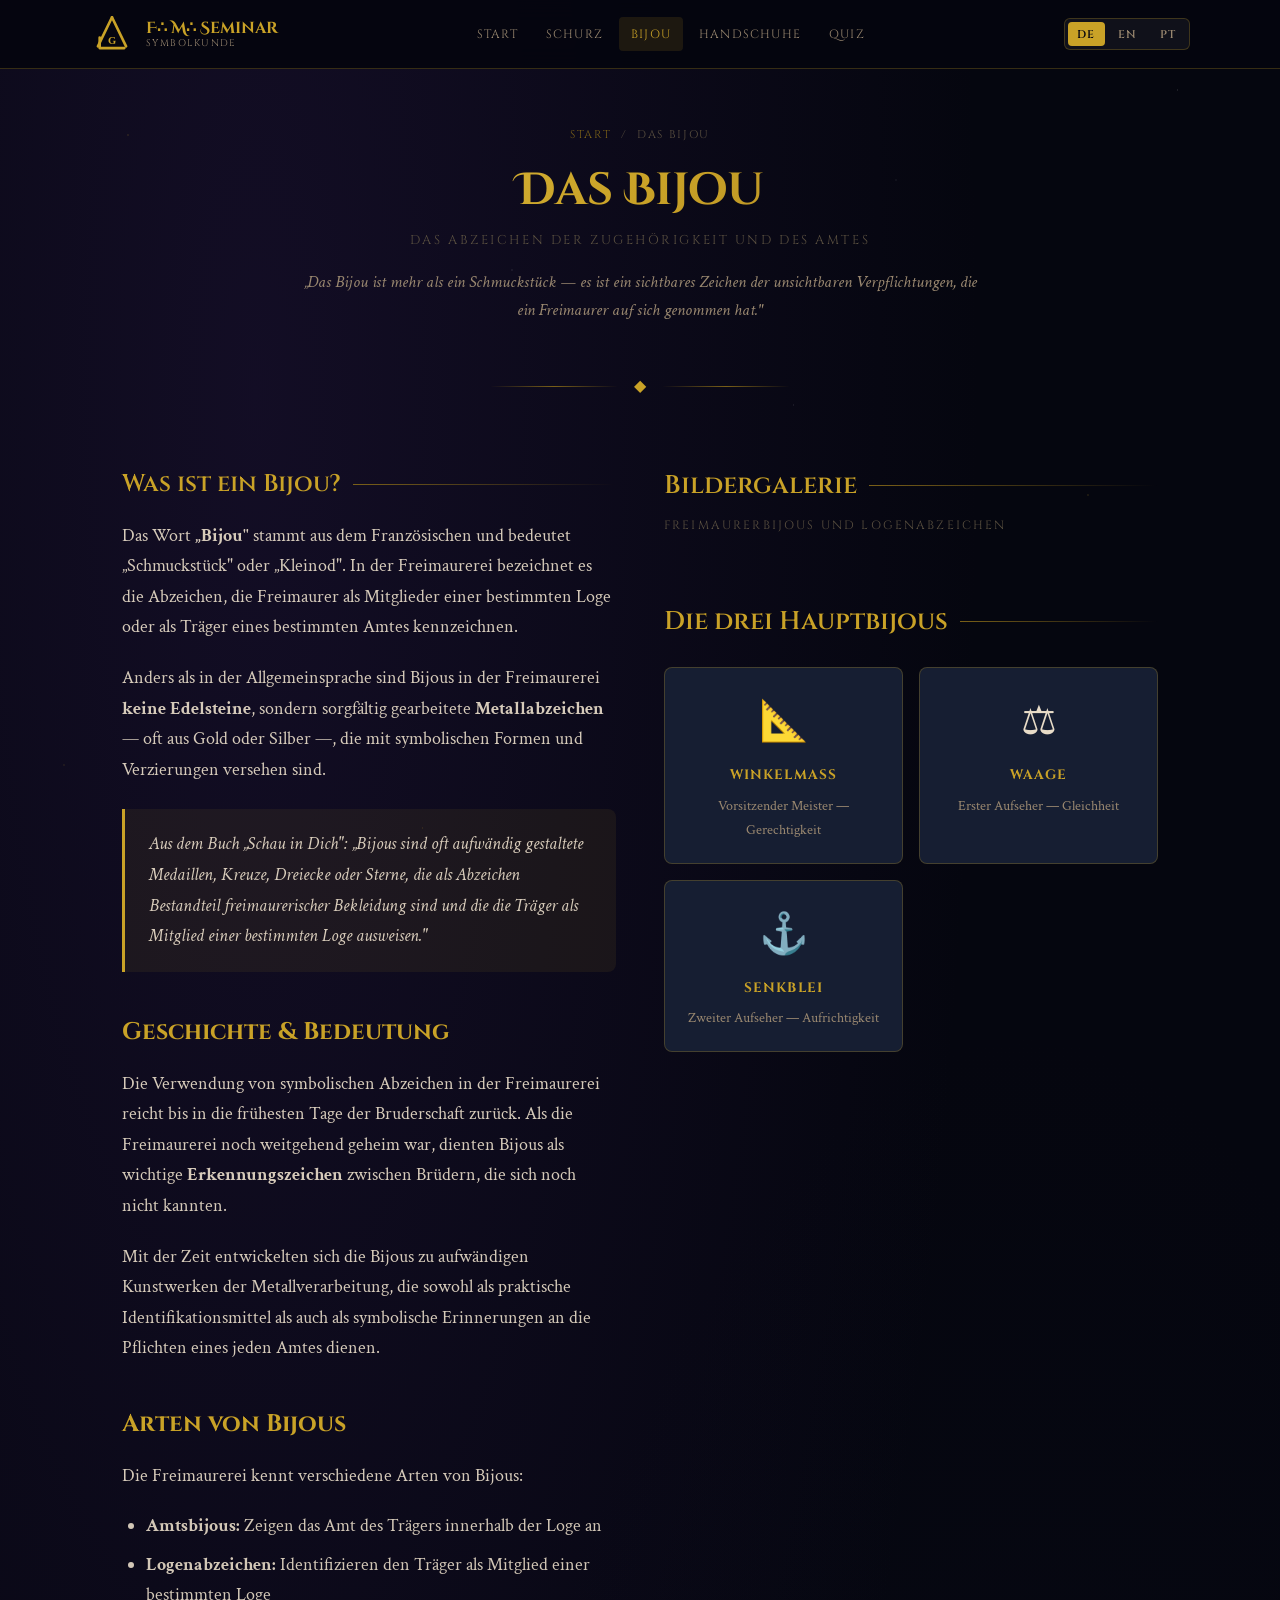
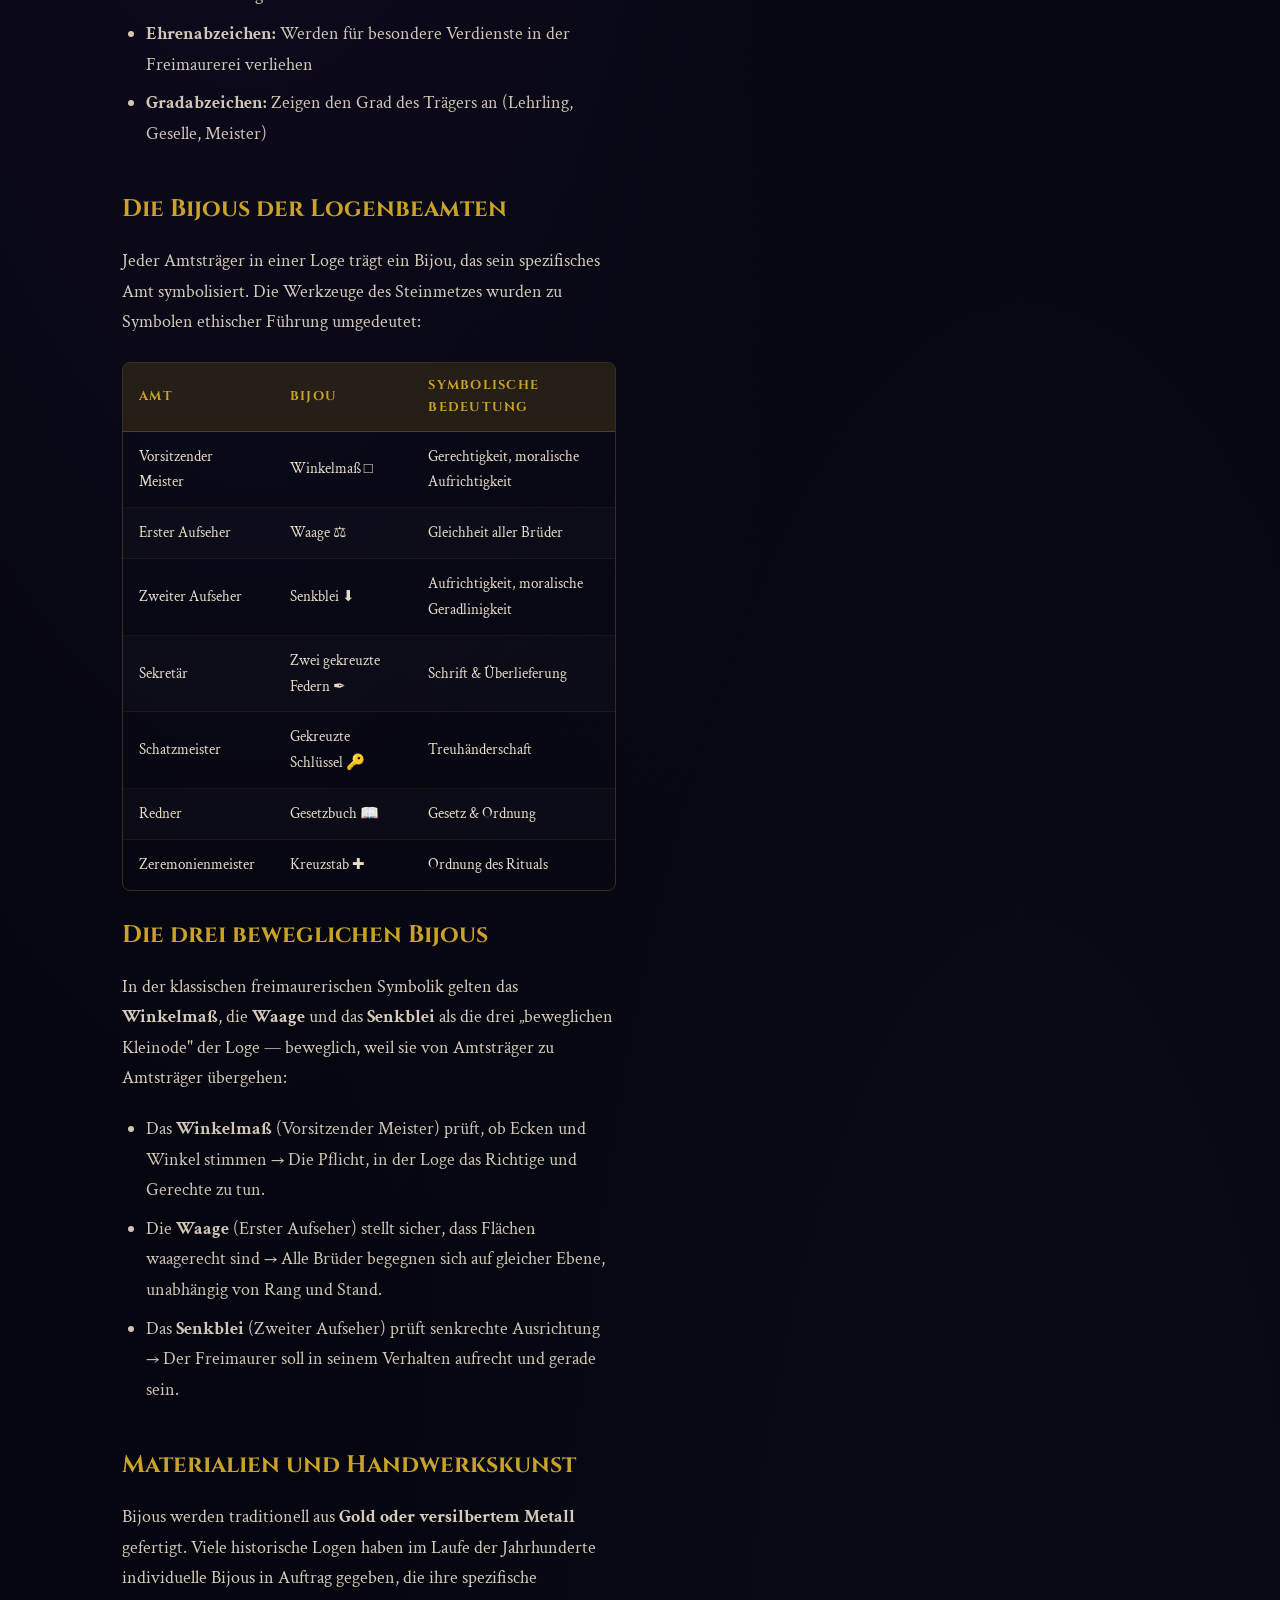
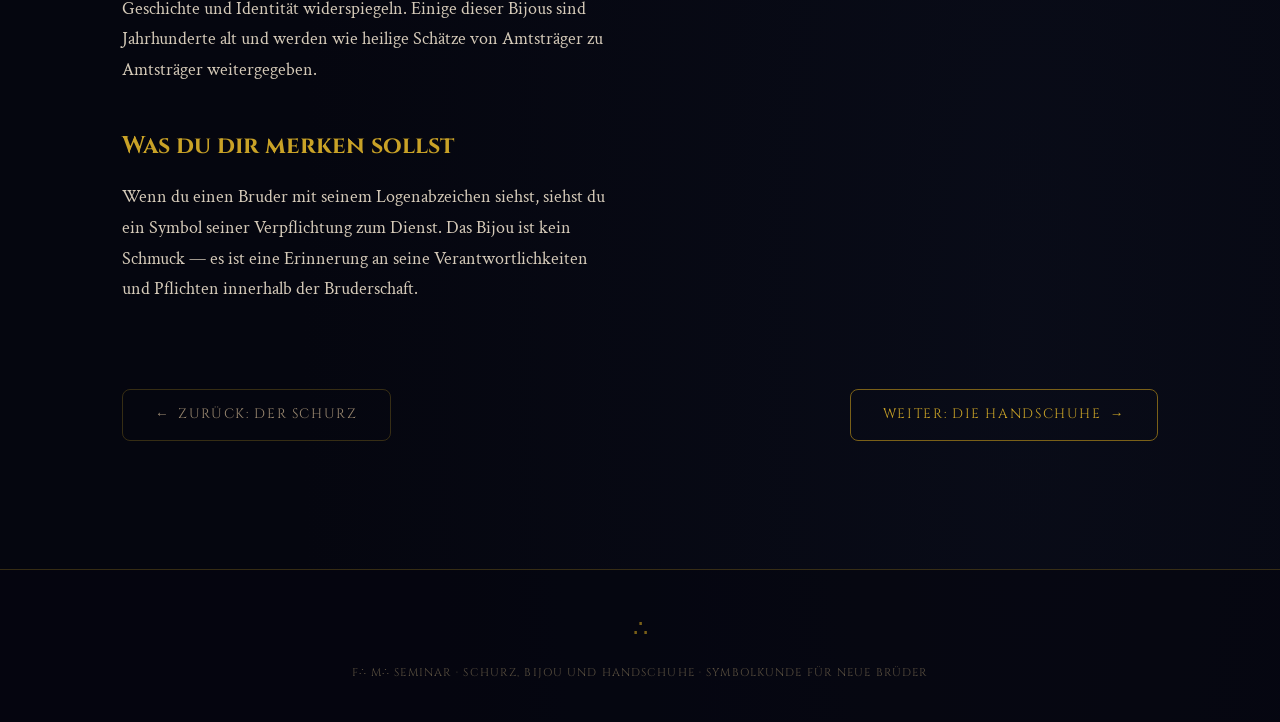
==== commit da1d0b42: "updated icons" ====
--- a/bijou.html
+++ b/bijou.html
@@ -1,497 +1,941 @@
-<!DOCTYPE html>
+<!doctype html>
 <html lang="de">
-<head>
-  <meta charset="UTF-8">
-  <meta name="viewport" content="width=device-width, initial-scale=1.0">
-  <title>Das Bijou — Freimaurerei Seminar</title>
-  <link rel="stylesheet" href="styles.css">
-</head>
-<body>
-
-<header>
-  <div class="header-inner">
-    <a href="index.html" class="logo">
-      <svg class="logo-symbol" viewBox="0 0 100 100" fill="none">
-        <line x1="50" y1="12" x2="18" y2="78" stroke="#c9a227" stroke-width="6" stroke-linecap="round"/>
-        <line x1="50" y1="12" x2="82" y2="78" stroke="#c9a227" stroke-width="6" stroke-linecap="round"/>
-        <path d="M22 58 L22 82 L78 82" stroke="#c9a227" stroke-width="6" stroke-linecap="round" stroke-linejoin="round" fill="none"/>
-        <text x="50" y="72" text-anchor="middle" fill="#c9a227" font-family="serif" font-size="24" font-weight="bold">G</text>
-      </svg>
-      <div class="logo-text">F∴ M∴ Seminar<span>Symbolkunde</span></div>
-    </a>
-    <nav>
-      <a href="index.html"><span class="lang-de">Start</span><span class="lang-en">Home</span><span class="lang-pt">Início</span></a>
-      <a href="schurz.html"><span class="lang-de">Schurz</span><span class="lang-en">Apron</span><span class="lang-pt">Avental</span></a>
-      <a href="bijou.html" class="active"><span class="lang-de">Bijou</span><span class="lang-en">Jewel</span><span class="lang-pt">Joia</span></a>
-      <a href="handschuhe.html"><span class="lang-de">Handschuhe</span><span class="lang-en">Gloves</span><span class="lang-pt">Luvas</span></a>
-      <a href="quiz.html">Quiz</a>
-    </nav>
-    <div class="lang-toggle">
-      <button class="lang-btn" data-lang="de" onclick="setLanguage('de')">DE</button>
-      <button class="lang-btn" data-lang="en" onclick="setLanguage('en')">EN</button>
-      <button class="lang-btn" data-lang="pt" onclick="setLanguage('pt')">PT</button>
-    </div>
-  </div>
-</header>
-
-<main>
-
-  <section class="page-hero">
-    <p class="breadcrumb">
-      <a href="index.html"><span class="lang-de">Start</span><span class="lang-en">Home</span><span class="lang-pt">Início</span></a>
-      &nbsp;/&nbsp;
-      <span class="lang-de">Das Bijou</span><span class="lang-en">The Jewel</span><span class="lang-pt">A Joia</span>
-    </p>
-    <h1>
-      <span class="lang-de">Das Bijou</span>
-      <span class="lang-en">The Jewel</span>
-      <span class="lang-pt">A Joia</span>
-    </h1>
-    <p class="subtitle">
-      <span class="lang-de">Das Abzeichen der Zugehörigkeit und des Amtes</span>
-      <span class="lang-en">The Badge of Belonging and Office</span>
-      <span class="lang-pt">O Distintivo de Pertencimento e Cargo</span>
-    </p>
-    <p class="intro">
-      <span class="lang-de">
-        „Das Bijou ist mehr als ein Schmuckstück — es ist ein sichtbares Zeichen
-        der unsichtbaren Verpflichtungen, die ein Freimaurer auf sich genommen hat."
-      </span>
-      <span class="lang-en">
-        "The jewel is more than an ornament — it is a visible sign
-        of the invisible obligations a Freemason has undertaken."
-      </span>
-      <span class="lang-pt">
-        "A joia é mais do que um ornamento — é um sinal visível das obrigações invisíveis que um Maçom assumiu."
-      </span>
-    </p>
-  </section>
-
-  <div class="divider" style="margin: 0 auto; max-width:300px;"><span class="divider-symbol">◆</span></div>
-
-  <section class="section">
-    <div class="container">
-      <div style="display:grid; grid-template-columns: 1fr 1fr; gap: 3rem; align-items:start;" class="content-grid">
-
-        <div class="content-block">
-
-          <div class="lang-de">
-            <h2 class="section-title">Was ist ein Bijou?</h2>
-
-            <p>
-              Das Wort <strong>„Bijou"</strong> stammt aus dem Französischen und bedeutet „Schmuckstück"
-              oder „Kleinod". In der Freimaurerei bezeichnet es die Abzeichen, die Freimaurer als Mitglieder
-              einer bestimmten Loge oder als Träger eines bestimmten Amtes kennzeichnen.
-            </p>
-
-            <p>
-              Anders als in der Allgemeinsprache sind Bijous in der Freimaurerei <strong>keine Edelsteine</strong>,
-              sondern sorgfältig gearbeitete <strong>Metallabzeichen</strong> — oft aus Gold oder Silber —,
-              die mit symbolischen Formen und Verzierungen versehen sind.
-            </p>
-
-            <div class="highlight-box">
-              <p>
-                Aus dem Buch „Schau in Dich": <em>„Bijous sind oft aufwändig gestaltete Medaillen,
-                Kreuze, Dreiecke oder Sterne, die als Abzeichen Bestandteil freimaurerischer Bekleidung
-                sind und die die Träger als Mitglied einer bestimmten Loge ausweisen."</em>
-              </p>
+  <head>
+    <meta charset="UTF-8" />
+    <meta name="viewport" content="width=device-width, initial-scale=1.0" />
+    <title>Das Bijou — Freimaurerei Seminar</title>
+    <link rel="stylesheet" href="styles.css" />
+  </head>
+  <body>
+    <header>
+      <div class="header-inner">
+        <a href="index.html" class="logo">
+          <svg class="logo-symbol" viewBox="0 0 100 100" fill="none">
+            <line
+              x1="50"
+              y1="12"
+              x2="18"
+              y2="78"
+              stroke="#c9a227"
+              stroke-width="6"
+              stroke-linecap="round"
+            />
+            <line
+              x1="50"
+              y1="12"
+              x2="82"
+              y2="78"
+              stroke="#c9a227"
+              stroke-width="6"
+              stroke-linecap="round"
+            />
+            <path
+              d="M22 58 L22 82 L78 82"
+              stroke="#c9a227"
+              stroke-width="6"
+              stroke-linecap="round"
+              stroke-linejoin="round"
+              fill="none"
+            />
+            <text
+              x="50"
+              y="72"
+              text-anchor="middle"
+              fill="#c9a227"
+              font-family="serif"
+              font-size="24"
+              font-weight="bold"
+            >
+              G
+            </text>
+          </svg>
+          <div class="logo-text">F∴ M∴ Seminar<span>Symbolkunde</span></div>
+        </a>
+        <nav>
+          <a href="index.html"
+            ><span class="lang-de">Start</span><span class="lang-en">Home</span
+            ><span class="lang-pt">Início</span></a
+          >
+          <a href="schurz.html"
+            ><span class="lang-de">Schurz</span
+            ><span class="lang-en">Apron</span
+            ><span class="lang-pt">Avental</span></a
+          >
+          <a href="bijou.html" class="active"
+            ><span class="lang-de">Bijou</span><span class="lang-en">Jewel</span
+            ><span class="lang-pt">Joia</span></a
+          >
+          <a href="handschuhe.html"
+            ><span class="lang-de">Handschuhe</span
+            ><span class="lang-en">Gloves</span
+            ><span class="lang-pt">Luvas</span></a
+          >
+          <a href="quiz.html">Quiz</a>
+        </nav>
+        <div class="lang-toggle">
+          <button class="lang-btn" data-lang="de" onclick="setLanguage('de')">
+            DE
+          </button>
+          <button class="lang-btn" data-lang="en" onclick="setLanguage('en')">
+            EN
+          </button>
+          <button class="lang-btn" data-lang="pt" onclick="setLanguage('pt')">
+            PT
+          </button>
+        </div>
+      </div>
+    </header>
+
+    <main>
+      <section class="page-hero">
+        <p class="breadcrumb">
+          <a href="index.html"
+            ><span class="lang-de">Start</span><span class="lang-en">Home</span
+            ><span class="lang-pt">Início</span></a
+          >
+          &nbsp;/&nbsp;
+          <span class="lang-de">Das Bijou</span
+          ><span class="lang-en">The Jewel</span
+          ><span class="lang-pt">A Joia</span>
+        </p>
+        <h1>
+          <span class="lang-de">Das Bijou</span>
+          <span class="lang-en">The Jewel</span>
+          <span class="lang-pt">A Joia</span>
+        </h1>
+        <p class="subtitle">
+          <span class="lang-de"
+            >Das Abzeichen der Zugehörigkeit und des Amtes</span
+          >
+          <span class="lang-en">The Badge of Belonging and Office</span>
+          <span class="lang-pt">O Distintivo de Pertencimento e Cargo</span>
+        </p>
+        <p class="intro">
+          <span class="lang-de">
+            „Das Bijou ist mehr als ein Schmuckstück — es ist ein sichtbares
+            Zeichen der unsichtbaren Verpflichtungen, die ein Freimaurer auf
+            sich genommen hat."
+          </span>
+          <span class="lang-en">
+            "The jewel is more than an ornament — it is a visible sign of the
+            invisible obligations a Freemason has undertaken."
+          </span>
+          <span class="lang-pt">
+            "A joia é mais do que um ornamento — é um sinal visível das
+            obrigações invisíveis que um Maçom assumiu."
+          </span>
+        </p>
+      </section>
+
+      <div class="divider" style="margin: 0 auto; max-width: 300px">
+        <span class="divider-symbol">◆</span>
+      </div>
+
+      <section class="section">
+        <div class="container">
+          <div
+            style="
+              display: grid;
+              grid-template-columns: 1fr 1fr;
+              gap: 3rem;
+              align-items: start;
+            "
+            class="content-grid"
+          >
+            <div class="content-block">
+              <div class="lang-de">
+                <h2 class="section-title">Was ist ein Bijou?</h2>
+
+                <p>
+                  Das Wort <strong>„Bijou"</strong> stammt aus dem Französischen
+                  und bedeutet „Schmuckstück" oder „Kleinod". In der
+                  Freimaurerei bezeichnet es die Abzeichen, die Freimaurer als
+                  Mitglieder einer bestimmten Loge oder als Träger eines
+                  bestimmten Amtes kennzeichnen.
+                </p>
+
+                <p>
+                  Anders als in der Allgemeinsprache sind Bijous in der
+                  Freimaurerei <strong>keine Edelsteine</strong>, sondern
+                  sorgfältig gearbeitete <strong>Metallabzeichen</strong> — oft
+                  aus Gold oder Silber —, die mit symbolischen Formen und
+                  Verzierungen versehen sind.
+                </p>
+
+                <div class="highlight-box">
+                  <p>
+                    Aus dem Buch „Schau in Dich":
+                    <em
+                      >„Bijous sind oft aufwändig gestaltete Medaillen, Kreuze,
+                      Dreiecke oder Sterne, die als Abzeichen Bestandteil
+                      freimaurerischer Bekleidung sind und die die Träger als
+                      Mitglied einer bestimmten Loge ausweisen."</em
+                    >
+                  </p>
+                </div>
+
+                <h2>Geschichte &amp; Bedeutung</h2>
+
+                <p>
+                  Die Verwendung von symbolischen Abzeichen in der Freimaurerei
+                  reicht bis in die frühesten Tage der Bruderschaft zurück. Als
+                  die Freimaurerei noch weitgehend geheim war, dienten Bijous
+                  als wichtige <strong>Erkennungszeichen</strong> zwischen
+                  Brüdern, die sich noch nicht kannten.
+                </p>
+
+                <p>
+                  Mit der Zeit entwickelten sich die Bijous zu aufwändigen
+                  Kunstwerken der Metallverarbeitung, die sowohl als praktische
+                  Identifikationsmittel als auch als symbolische Erinnerungen an
+                  die Pflichten eines jeden Amtes dienen.
+                </p>
+
+                <h2>Arten von Bijous</h2>
+
+                <p>Die Freimaurerei kennt verschiedene Arten von Bijous:</p>
+
+                <ul>
+                  <li>
+                    <strong>Amtsbijous:</strong> Zeigen das Amt des Trägers
+                    innerhalb der Loge an
+                  </li>
+                  <li>
+                    <strong>Logenabzeichen:</strong> Identifizieren den Träger
+                    als Mitglied einer bestimmten Loge
+                  </li>
+                  <li>
+                    <strong>Ehrenabzeichen:</strong> Werden für besondere
+                    Verdienste in der Freimaurerei verliehen
+                  </li>
+                  <li>
+                    <strong>Gradabzeichen:</strong> Zeigen den Grad des Trägers
+                    an (Lehrling, Geselle, Meister)
+                  </li>
+                </ul>
+
+                <h2>Die Bijous der Logenbeamten</h2>
+                <p>
+                  Jeder Amtsträger in einer Loge trägt ein Bijou, das sein
+                  spezifisches Amt symbolisiert. Die Werkzeuge des Steinmetzes
+                  wurden zu Symbolen ethischer Führung umgedeutet:
+                </p>
+              </div>
+
+              <div class="lang-en">
+                <h2 class="section-title">What Is a Jewel?</h2>
+
+                <p>
+                  The word <strong>"jewel"</strong> in Freemasonry does not
+                  refer to precious stones. Instead, it describes the badges
+                  worn by Freemasons to identify them as members of a specific
+                  lodge or as holders of a specific office.
+                </p>
+
+                <p>
+                  Masonic jewels are carefully crafted
+                  <strong>metal badges</strong> — often gold or silver-plated —
+                  adorned with symbolic shapes and decorations that carry deep
+                  meaning within the fraternity.
+                </p>
+
+                <div class="highlight-box">
+                  <p>
+                    From "Look into Yourself":
+                    <em
+                      >"Jewels are often elaborately designed medals, crosses,
+                      triangles, or stars that serve as insignia and are part of
+                      Masonic attire, identifying the wearer as a member of a
+                      specific lodge."</em
+                    >
+                  </p>
+                </div>
+
+                <h2>History &amp; Meaning</h2>
+
+                <p>
+                  The use of symbolic badges in Freemasonry goes back to the
+                  earliest days of the fraternity. When Freemasonry was still
+                  largely secret, jewels served as important
+                  <strong>recognition symbols</strong> between brothers who had
+                  not previously met.
+                </p>
+
+                <p>
+                  Over time, jewels developed into elaborate works of
+                  metalcraft, serving both as practical identification tools and
+                  as symbolic reminders of each officer's duties and
+                  responsibilities.
+                </p>
+
+                <h2>Types of Jewels</h2>
+
+                <p>Freemasonry recognizes several types of jewels:</p>
+
+                <ul>
+                  <li>
+                    <strong>Officer jewels:</strong> Indicate the holder's
+                    office within the lodge
+                  </li>
+                  <li>
+                    <strong>Lodge jewels:</strong> Identify the wearer as a
+                    member of a specific lodge
+                  </li>
+                  <li>
+                    <strong>Honor jewels:</strong> Awarded for distinguished
+                    service in Freemasonry
+                  </li>
+                  <li>
+                    <strong>Degree jewels:</strong> Indicate the wearer's degree
+                    (Apprentice, Fellow Craft, Master)
+                  </li>
+                </ul>
+
+                <h2>Jewels of the Lodge Officers</h2>
+                <p>
+                  Every officer in a lodge wears a jewel symbolizing their
+                  specific role. The tools of the stonemason have been
+                  reinterpreted as symbols of ethical leadership:
+                </p>
+              </div>
+
+              <!-- PORTUGUESE CONTENT -->
+              <div class="lang-pt">
+                <h2 class="section-title">O que é uma Joia?</h2>
+
+                <p>
+                  A palavra <strong>'joia'</strong> na Maçonaria não se refere a
+                  pedras preciosas. Em vez disso, descreve os distintivos usados
+                  pelos Maçons para identificá-los como membros de uma loja
+                  específica ou como detentores de um cargo específico.
+                </p>
+
+                <p>
+                  As joias maçônicas são cuidadosamente elaboradas
+                  <strong>insígnias metálicas</strong> — frequentemente banhadas
+                  a ouro ou prata — adornadas com formas simbólicas e decorações
+                  que carregam profundo significado na fraternidade.
+                </p>
+
+                <div class="highlight-box">
+                  <p>
+                    De 'Olha para Dentro de Ti':
+                    <em
+                      >'Joias são frequentemente medalhas, cruzes, triângulos ou
+                      estrelas elaboradamente desenhadas que servem como
+                      insígnias e fazem parte do vestuário maçônico,
+                      identificando o portador como membro de uma loja
+                      específica.'</em
+                    >
+                  </p>
+                </div>
+
+                <h2>História e Significado</h2>
+
+                <p>
+                  O uso de distintivos simbólicos na Maçonaria remonta aos
+                  primórdios da fraternidade. Quando a Maçonaria ainda era em
+                  grande parte secreta, as joias serviam como importantes
+                  <strong>símbolos de reconhecimento</strong> entre irmãos que
+                  não se conheciam.
+                </p>
+
+                <p>
+                  Com o tempo, as joias se desenvolveram em elaboradas obras de
+                  metalurgia, servindo tanto como ferramentas práticas de
+                  identificação quanto como lembretes simbólicos dos deveres e
+                  responsabilidades de cada oficial.
+                </p>
+
+                <h2>Tipos de Joias</h2>
+
+                <p>A Maçonaria reconhece vários tipos de joias:</p>
+
+                <ul>
+                  <li>
+                    <strong>Joias de oficiais:</strong> Indicam o cargo do
+                    portador dentro da loja
+                  </li>
+                  <li>
+                    <strong>Joias de loja:</strong> Identificam o portador como
+                    membro de uma loja específica
+                  </li>
+                  <li>
+                    <strong>Joias honorárias:</strong> Concedidas por serviço
+                    distinto na Maçonaria
+                  </li>
+                  <li>
+                    <strong>Joias de grau:</strong> Indicam o grau do portador
+                    (Aprendiz, Companheiro, Mestre)
+                  </li>
+                </ul>
+
+                <h2>Joias dos Oficiais da Loja</h2>
+                <p>
+                  Todo oficial numa loja usa uma joia que simboliza seu papel
+                  específico. As ferramentas do pedreiro foram reinterpretadas
+                  como símbolos de liderança ética:
+                </p>
+              </div>
+
+              <!-- Officer Table - Both languages -->
+              <div class="lang-de">
+                <table class="officer-table">
+                  <thead>
+                    <tr>
+                      <th>Amt</th>
+                      <th>Bijou</th>
+                      <th>Symbolische Bedeutung</th>
+                    </tr>
+                  </thead>
+                  <tbody>
+                    <tr>
+                      <td>Vorsitzender Meister</td>
+                      <td>Winkelmaß □</td>
+                      <td>Gerechtigkeit, moralische Aufrichtigkeit</td>
+                    </tr>
+                    <tr>
+                      <td>Erster Aufseher</td>
+                      <td>Waage ⚖</td>
+                      <td>Gleichheit aller Brüder</td>
+                    </tr>
+                    <tr>
+                      <td>Zweiter Aufseher</td>
+                      <td>Senkblei ⬇</td>
+                      <td>Aufrichtigkeit, moralische Geradlinigkeit</td>
+                    </tr>
+                    <tr>
+                      <td>Sekretär</td>
+                      <td>Zwei gekreuzte Federn ✒</td>
+                      <td>Schrift &amp; Überlieferung</td>
+                    </tr>
+                    <tr>
+                      <td>Schatzmeister</td>
+                      <td>Gekreuzte Schlüssel 🔑</td>
+                      <td>Treuhänderschaft</td>
+                    </tr>
+                    <tr>
+                      <td>Redner</td>
+                      <td>Gesetzbuch 📖</td>
+                      <td>Gesetz &amp; Ordnung</td>
+                    </tr>
+                    <tr>
+                      <td>Zeremonienmeister</td>
+                      <td>Kreuzstab ✚</td>
+                      <td>Ordnung des Rituals</td>
+                    </tr>
+                  </tbody>
+                </table>
+              </div>
+
+              <div class="lang-en">
+                <table class="officer-table">
+                  <thead>
+                    <tr>
+                      <th>Office</th>
+                      <th>Jewel</th>
+                      <th>Symbolic Meaning</th>
+                    </tr>
+                  </thead>
+                  <tbody>
+                    <tr>
+                      <td>Worshipful Master</td>
+                      <td>Square □</td>
+                      <td>Justice, moral uprightness</td>
+                    </tr>
+                    <tr>
+                      <td>Senior Warden</td>
+                      <td>Level ⚖</td>
+                      <td>Equality of all brothers</td>
+                    </tr>
+                    <tr>
+                      <td>Junior Warden</td>
+                      <td>Plumb ⬇</td>
+                      <td>Rectitude, moral straightness</td>
+                    </tr>
+                    <tr>
+                      <td>Secretary</td>
+                      <td>Two crossed quills ✒</td>
+                      <td>Record &amp; transmission</td>
+                    </tr>
+                    <tr>
+                      <td>Treasurer</td>
+                      <td>Crossed keys 🔑</td>
+                      <td>Stewardship</td>
+                    </tr>
+                    <tr>
+                      <td>Chaplain / Orator</td>
+                      <td>Open book 📖</td>
+                      <td>Law &amp; order</td>
+                    </tr>
+                    <tr>
+                      <td>Director of Ceremonies</td>
+                      <td>Staff ✚</td>
+                      <td>Order of ritual</td>
+                    </tr>
+                  </tbody>
+                </table>
+              </div>
+
+              <div class="lang-pt">
+                <table class="officer-table">
+                  <thead>
+                    <tr>
+                      <th>Cargo</th>
+                      <th>Joia</th>
+                      <th>Significado Simbólico</th>
+                    </tr>
+                  </thead>
+                  <tbody>
+                    <tr>
+                      <td>Venerável Mestre</td>
+                      <td>Esquadro □</td>
+                      <td>Justiça, retidão moral</td>
+                    </tr>
+                    <tr>
+                      <td>Primeiro Vigilante</td>
+                      <td>Nível ⚖</td>
+                      <td>Igualdade de todos os irmãos</td>
+                    </tr>
+                    <tr>
+                      <td>Segundo Vigilante</td>
+                      <td>Prumo ⬇</td>
+                      <td>Retidão, integridade moral</td>
+                    </tr>
+                    <tr>
+                      <td>Secretário</td>
+                      <td>Duas penas cruzadas ✒</td>
+                      <td>Registro e transmissão</td>
+                    </tr>
+                    <tr>
+                      <td>Tesoureiro</td>
+                      <td>Chaves cruzadas 🔑</td>
+                      <td>Custódia</td>
+                    </tr>
+                    <tr>
+                      <td>Orador</td>
+                      <td>Livro aberto 📖</td>
+                      <td>Lei e ordem</td>
+                    </tr>
+                    <tr>
+                      <td>Mestre de Cerimônias</td>
+                      <td>Bastão ✚</td>
+                      <td>Ordem do ritual</td>
+                    </tr>
+                  </tbody>
+                </table>
+              </div>
+
+              <div class="lang-de">
+                <h2>Die drei beweglichen Bijous</h2>
+                <p>
+                  In der klassischen freimaurerischen Symbolik gelten das
+                  <strong>Winkelmaß</strong>, die <strong>Waage</strong> und das
+                  <strong>Senkblei</strong> als die drei „beweglichen Kleinode"
+                  der Loge — beweglich, weil sie von Amtsträger zu Amtsträger
+                  übergehen:
+                </p>
+                <ul>
+                  <li>
+                    Das <strong>Winkelmaß</strong> (Vorsitzender Meister) prüft,
+                    ob Ecken und Winkel stimmen → Die Pflicht, in der Loge das
+                    Richtige und Gerechte zu tun.
+                  </li>
+                  <li>
+                    Die <strong>Waage</strong> (Erster Aufseher) stellt sicher,
+                    dass Flächen waagerecht sind → Alle Brüder begegnen sich auf
+                    gleicher Ebene, unabhängig von Rang und Stand.
+                  </li>
+                  <li>
+                    Das <strong>Senkblei</strong> (Zweiter Aufseher) prüft
+                    senkrechte Ausrichtung → Der Freimaurer soll in seinem
+                    Verhalten aufrecht und gerade sein.
+                  </li>
+                </ul>
+
+                <h2>Materialien und Handwerkskunst</h2>
+                <p>
+                  Bijous werden traditionell aus
+                  <strong>Gold oder versilbertem Metall</strong> gefertigt.
+                  Viele historische Logen haben im Laufe der Jahrhunderte
+                  individuelle Bijous in Auftrag gegeben, die ihre spezifische
+                  Geschichte und Identität widerspiegeln. Einige dieser Bijous
+                  sind Jahrhunderte alt und werden wie heilige Schätze von
+                  Amtsträger zu Amtsträger weitergegeben.
+                </p>
+
+                <h2>Was du dir merken sollst</h2>
+                <p>
+                  Wenn du einen Bruder mit seinem Logenabzeichen siehst, siehst
+                  du ein Symbol seiner Verpflichtung zum Dienst. Das Bijou ist
+                  kein Schmuck — es ist eine Erinnerung an seine
+                  Verantwortlichkeiten und Pflichten innerhalb der Bruderschaft.
+                </p>
+              </div>
+
+              <div class="lang-en">
+                <h2>The Three Movable Jewels</h2>
+                <p>
+                  In classical Masonic symbolism, the <strong>Square</strong>,
+                  the <strong>Level</strong>, and the <strong>Plumb</strong> are
+                  called the three "movable jewels" of the lodge — movable
+                  because they pass from officer to officer:
+                </p>
+                <ul>
+                  <li>
+                    The <strong>Square</strong> (Worshipful Master) checks that
+                    corners are true → The duty to act justly and rightly in the
+                    lodge.
+                  </li>
+                  <li>
+                    The <strong>Level</strong> (Senior Warden) ensures surfaces
+                    are perfectly horizontal → All brothers meet on equal
+                    ground, regardless of rank or status.
+                  </li>
+                  <li>
+                    The <strong>Plumb</strong> (Junior Warden) checks vertical
+                    alignment → The Freemason should be upright and straight in
+                    all his conduct.
+                  </li>
+                </ul>
+
+                <h2>Materials and Craftsmanship</h2>
+                <p>
+                  Jewels are traditionally made from
+                  <strong>gold or silver-plated metal</strong>. Many historic
+                  lodges have commissioned individual jewels over the centuries
+                  that reflect their specific history and identity. Some of
+                  these jewels are centuries old and are passed on like sacred
+                  treasures from one officer to the next.
+                </p>
+
+                <h2>What to Remember</h2>
+                <p>
+                  When you see a brother wearing his lodge jewel, you see a
+                  symbol of his commitment to service. The jewel is not an
+                  ornament — it is a reminder of his responsibilities and duties
+                  within the brotherhood.
+                </p>
+              </div>
+
+              <div class="lang-pt">
+                <h2>As Três Joias Móveis</h2>
+                <p>
+                  No simbolismo maçônico clássico, o <strong>Esquadro</strong>,
+                  o <strong>Nível</strong> e o <strong>Prumo</strong> são
+                  chamados de três 'joias móveis' da loja — móveis porque passam
+                  de oficial para oficial:
+                </p>
+                <ul>
+                  <li>
+                    O <strong>Esquadro</strong> (Venerável Mestre) verifica se
+                    os ângulos estão corretos → O dever de agir com justiça e
+                    retidão na loja.
+                  </li>
+                  <li>
+                    O <strong>Nível</strong> (Primeiro Vigilante) garante que as
+                    superfícies estejam perfeitamente horizontais → Todos os
+                    irmãos se encontram em pé de igualdade, independentemente de
+                    rank ou status.
+                  </li>
+                  <li>
+                    O <strong>Prumo</strong> (Segundo Vigilante) verifica o
+                    alinhamento vertical → O Maçom deve ser reto e íntegro em
+                    toda a sua conduta.
+                  </li>
+                </ul>
+
+                <h2>Materiais e Artesanato</h2>
+                <p>
+                  As joias são tradicionalmente feitas de
+                  <strong>ouro ou metal banhado a prata</strong>. Muitas lojas
+                  históricas encomendaram joias individuais ao longo dos séculos
+                  que refletem sua história e identidade específicas. Algumas
+                  dessas joias têm séculos de existência e são passadas como
+                  tesouros sagrados de um oficial para o próximo.
+                </p>
+
+                <h2>O que Lembrar</h2>
+                <p>
+                  Quando você vir um irmão usando a joia de sua loja, vê um
+                  símbolo do seu compromisso com o serviço. A joia não é um
+                  ornamento — é um lembrete de suas responsabilidades e deveres
+                  dentro da fraternidade.
+                </p>
+              </div>
             </div>
 
-            <h2>Geschichte &amp; Bedeutung</h2>
-
-            <p>
-              Die Verwendung von symbolischen Abzeichen in der Freimaurerei reicht bis in die frühesten
-              Tage der Bruderschaft zurück. Als die Freimaurerei noch weitgehend geheim war, dienten
-              Bijous als wichtige <strong>Erkennungszeichen</strong> zwischen Brüdern, die sich noch
-              nicht kannten.
-            </p>
-
-            <p>
-              Mit der Zeit entwickelten sich die Bijous zu aufwändigen Kunstwerken der Metallverarbeitung,
-              die sowohl als praktische Identifikationsmittel als auch als symbolische Erinnerungen an
-              die Pflichten eines jeden Amtes dienen.
-            </p>
-
-            <h2>Arten von Bijous</h2>
-
-            <p>Die Freimaurerei kennt verschiedene Arten von Bijous:</p>
-
-            <ul>
-              <li><strong>Amtsbijous:</strong> Zeigen das Amt des Trägers innerhalb der Loge an</li>
-              <li><strong>Logenabzeichen:</strong> Identifizieren den Träger als Mitglied einer bestimmten Loge</li>
-              <li><strong>Ehrenabzeichen:</strong> Werden für besondere Verdienste in der Freimaurerei verliehen</li>
-              <li><strong>Gradabzeichen:</strong> Zeigen den Grad des Trägers an (Lehrling, Geselle, Meister)</li>
-            </ul>
-
-            <h2>Die Bijous der Logenbeamten</h2>
-            <p>
-              Jeder Amtsträger in einer Loge trägt ein Bijou, das sein spezifisches Amt symbolisiert.
-              Die Werkzeuge des Steinmetzes wurden zu Symbolen ethischer Führung umgedeutet:
-            </p>
-          </div>
-
-          <div class="lang-en">
-            <h2 class="section-title">What Is a Jewel?</h2>
-
-            <p>
-              The word <strong>"jewel"</strong> in Freemasonry does not refer to precious stones.
-              Instead, it describes the badges worn by Freemasons to identify them as members of a
-              specific lodge or as holders of a specific office.
-            </p>
-
-            <p>
-              Masonic jewels are carefully crafted <strong>metal badges</strong> — often gold or
-              silver-plated — adorned with symbolic shapes and decorations that carry deep meaning
-              within the fraternity.
-            </p>
-
-            <div class="highlight-box">
-              <p>
-                From "Look into Yourself": <em>"Jewels are often elaborately designed medals, crosses,
-                triangles, or stars that serve as insignia and are part of Masonic attire, identifying
-                the wearer as a member of a specific lodge."</em>
-              </p>
-            </div>
-
-            <h2>History &amp; Meaning</h2>
-
-            <p>
-              The use of symbolic badges in Freemasonry goes back to the earliest days of the fraternity.
-              When Freemasonry was still largely secret, jewels served as important <strong>recognition
-              symbols</strong> between brothers who had not previously met.
-            </p>
-
-            <p>
-              Over time, jewels developed into elaborate works of metalcraft, serving both as practical
-              identification tools and as symbolic reminders of each officer's duties and responsibilities.
-            </p>
-
-            <h2>Types of Jewels</h2>
-
-            <p>Freemasonry recognizes several types of jewels:</p>
-
-            <ul>
-              <li><strong>Officer jewels:</strong> Indicate the holder's office within the lodge</li>
-              <li><strong>Lodge jewels:</strong> Identify the wearer as a member of a specific lodge</li>
-              <li><strong>Honor jewels:</strong> Awarded for distinguished service in Freemasonry</li>
-              <li><strong>Degree jewels:</strong> Indicate the wearer's degree (Apprentice, Fellow Craft, Master)</li>
-            </ul>
-
-            <h2>Jewels of the Lodge Officers</h2>
-            <p>
-              Every officer in a lodge wears a jewel symbolizing their specific role. The tools of
-              the stonemason have been reinterpreted as symbols of ethical leadership:
-            </p>
-          </div>
-
-          <!-- PORTUGUESE CONTENT -->
-          <div class="lang-pt">
-            <h2 class="section-title">O que é uma Joia?</h2>
-
-            <p>
-              A palavra <strong>'joia'</strong> na Maçonaria não se refere a pedras preciosas. Em vez disso, descreve os distintivos usados pelos Maçons para identificá-los como membros de uma loja específica ou como detentores de um cargo específico.
-            </p>
-
-            <p>
-              As joias maçônicas são cuidadosamente elaboradas <strong>insígnias metálicas</strong> — frequentemente banhadas a ouro ou prata — adornadas com formas simbólicas e decorações que carregam profundo significado na fraternidade.
-            </p>
-
-            <div class="highlight-box">
-              <p>
-                De 'Olha para Dentro de Ti': <em>'Joias são frequentemente medalhas, cruzes, triângulos ou estrelas elaboradamente desenhadas que servem como insígnias e fazem parte do vestuário maçônico, identificando o portador como membro de uma loja específica.'</em>
-              </p>
-            </div>
-
-            <h2>História e Significado</h2>
-
-            <p>
-              O uso de distintivos simbólicos na Maçonaria remonta aos primórdios da fraternidade. Quando a Maçonaria ainda era em grande parte secreta, as joias serviam como importantes <strong>símbolos de reconhecimento</strong> entre irmãos que não se conheciam.
-            </p>
-
-            <p>
-              Com o tempo, as joias se desenvolveram em elaboradas obras de metalurgia, servindo tanto como ferramentas práticas de identificação quanto como lembretes simbólicos dos deveres e responsabilidades de cada oficial.
-            </p>
-
-            <h2>Tipos de Joias</h2>
-
-            <p>A Maçonaria reconhece vários tipos de joias:</p>
-
-            <ul>
-              <li><strong>Joias de oficiais:</strong> Indicam o cargo do portador dentro da loja</li>
-              <li><strong>Joias de loja:</strong> Identificam o portador como membro de uma loja específica</li>
-              <li><strong>Joias honorárias:</strong> Concedidas por serviço distinto na Maçonaria</li>
-              <li><strong>Joias de grau:</strong> Indicam o grau do portador (Aprendiz, Companheiro, Mestre)</li>
-            </ul>
-
-            <h2>Joias dos Oficiais da Loja</h2>
-            <p>
-              Todo oficial numa loja usa uma joia que simboliza seu papel específico. As ferramentas do pedreiro foram reinterpretadas como símbolos de liderança ética:
-            </p>
-          </div>
-
-          <!-- Officer Table - Both languages -->
-          <div class="lang-de">
-            <table class="officer-table">
-              <thead><tr><th>Amt</th><th>Bijou</th><th>Symbolische Bedeutung</th></tr></thead>
-              <tbody>
-                <tr><td>Vorsitzender Meister</td><td>Winkelmaß □</td><td>Gerechtigkeit, moralische Aufrichtigkeit</td></tr>
-                <tr><td>Erster Aufseher</td><td>Waage ⚖</td><td>Gleichheit aller Brüder</td></tr>
-                <tr><td>Zweiter Aufseher</td><td>Senkblei ⬇</td><td>Aufrichtigkeit, moralische Geradlinigkeit</td></tr>
-                <tr><td>Sekretär</td><td>Zwei gekreuzte Federn ✒</td><td>Schrift &amp; Überlieferung</td></tr>
-                <tr><td>Schatzmeister</td><td>Gekreuzte Schlüssel 🔑</td><td>Treuhänderschaft</td></tr>
-                <tr><td>Redner</td><td>Gesetzbuch 📖</td><td>Gesetz &amp; Ordnung</td></tr>
-                <tr><td>Zeremonienmeister</td><td>Kreuzstab ✚</td><td>Ordnung des Rituals</td></tr>
-              </tbody>
-            </table>
-          </div>
-
-          <div class="lang-en">
-            <table class="officer-table">
-              <thead><tr><th>Office</th><th>Jewel</th><th>Symbolic Meaning</th></tr></thead>
-              <tbody>
-                <tr><td>Worshipful Master</td><td>Square □</td><td>Justice, moral uprightness</td></tr>
-                <tr><td>Senior Warden</td><td>Level ⚖</td><td>Equality of all brothers</td></tr>
-                <tr><td>Junior Warden</td><td>Plumb ⬇</td><td>Rectitude, moral straightness</td></tr>
-                <tr><td>Secretary</td><td>Two crossed quills ✒</td><td>Record &amp; transmission</td></tr>
-                <tr><td>Treasurer</td><td>Crossed keys 🔑</td><td>Stewardship</td></tr>
-                <tr><td>Chaplain / Orator</td><td>Open book 📖</td><td>Law &amp; order</td></tr>
-                <tr><td>Director of Ceremonies</td><td>Staff ✚</td><td>Order of ritual</td></tr>
-              </tbody>
-            </table>
-          </div>
-
-          <div class="lang-pt">
-            <table class="officer-table">
-              <thead><tr><th>Cargo</th><th>Joia</th><th>Significado Simbólico</th></tr></thead>
-              <tbody>
-                <tr><td>Venerável Mestre</td><td>Esquadro □</td><td>Justiça, retidão moral</td></tr>
-                <tr><td>Primeiro Vigilante</td><td>Nível ⚖</td><td>Igualdade de todos os irmãos</td></tr>
-                <tr><td>Segundo Vigilante</td><td>Prumo ⬇</td><td>Retidão, integridade moral</td></tr>
-                <tr><td>Secretário</td><td>Duas penas cruzadas ✒</td><td>Registro e transmissão</td></tr>
-                <tr><td>Tesoureiro</td><td>Chaves cruzadas 🔑</td><td>Custódia</td></tr>
-                <tr><td>Orador</td><td>Livro aberto 📖</td><td>Lei e ordem</td></tr>
-                <tr><td>Mestre de Cerimônias</td><td>Bastão ✚</td><td>Ordem do ritual</td></tr>
-              </tbody>
-            </table>
-          </div>
-
-          <div class="lang-de">
-            <h2>Die drei beweglichen Bijous</h2>
-            <p>
-              In der klassischen freimaurerischen Symbolik gelten das <strong>Winkelmaß</strong>,
-              die <strong>Waage</strong> und das <strong>Senkblei</strong> als die drei „beweglichen
-              Kleinode" der Loge — beweglich, weil sie von Amtsträger zu Amtsträger übergehen:
-            </p>
-            <ul>
-              <li>Das <strong>Winkelmaß</strong> (Vorsitzender Meister) prüft, ob Ecken und Winkel
-              stimmen → Die Pflicht, in der Loge das Richtige und Gerechte zu tun.</li>
-              <li>Die <strong>Waage</strong> (Erster Aufseher) stellt sicher, dass Flächen waagerecht sind
-              → Alle Brüder begegnen sich auf gleicher Ebene, unabhängig von Rang und Stand.</li>
-              <li>Das <strong>Senkblei</strong> (Zweiter Aufseher) prüft senkrechte Ausrichtung
-              → Der Freimaurer soll in seinem Verhalten aufrecht und gerade sein.</li>
-            </ul>
-
-            <h2>Materialien und Handwerkskunst</h2>
-            <p>
-              Bijous werden traditionell aus <strong>Gold oder versilbertem Metall</strong> gefertigt.
-              Viele historische Logen haben im Laufe der Jahrhunderte individuelle Bijous in Auftrag gegeben,
-              die ihre spezifische Geschichte und Identität widerspiegeln. Einige dieser Bijous sind
-              Jahrhunderte alt und werden wie heilige Schätze von Amtsträger zu Amtsträger weitergegeben.
-            </p>
-
-            <h2>Was du dir merken sollst</h2>
-            <p>
-              Wenn du einen Bruder mit seinem Logenabzeichen siehst, siehst du ein Symbol seiner
-              Verpflichtung zum Dienst. Das Bijou ist kein Schmuck — es ist eine Erinnerung an seine
-              Verantwortlichkeiten und Pflichten innerhalb der Bruderschaft.
-            </p>
-          </div>
-
-          <div class="lang-en">
-            <h2>The Three Movable Jewels</h2>
-            <p>
-              In classical Masonic symbolism, the <strong>Square</strong>, the <strong>Level</strong>,
-              and the <strong>Plumb</strong> are called the three "movable jewels" of the lodge —
-              movable because they pass from officer to officer:
-            </p>
-            <ul>
-              <li>The <strong>Square</strong> (Worshipful Master) checks that corners are true
-              → The duty to act justly and rightly in the lodge.</li>
-              <li>The <strong>Level</strong> (Senior Warden) ensures surfaces are perfectly horizontal
-              → All brothers meet on equal ground, regardless of rank or status.</li>
-              <li>The <strong>Plumb</strong> (Junior Warden) checks vertical alignment
-              → The Freemason should be upright and straight in all his conduct.</li>
-            </ul>
-
-            <h2>Materials and Craftsmanship</h2>
-            <p>
-              Jewels are traditionally made from <strong>gold or silver-plated metal</strong>.
-              Many historic lodges have commissioned individual jewels over the centuries that reflect
-              their specific history and identity. Some of these jewels are centuries old and are
-              passed on like sacred treasures from one officer to the next.
-            </p>
-
-            <h2>What to Remember</h2>
-            <p>
-              When you see a brother wearing his lodge jewel, you see a symbol of his commitment
-              to service. The jewel is not an ornament — it is a reminder of his responsibilities
-              and duties within the brotherhood.
-            </p>
-          </div>
-
-          <div class="lang-pt">
-            <h2>As Três Joias Móveis</h2>
-            <p>
-              No simbolismo maçônico clássico, o <strong>Esquadro</strong>, o <strong>Nível</strong> e o <strong>Prumo</strong> são chamados de três 'joias móveis' da loja — móveis porque passam de oficial para oficial:
-            </p>
-            <ul>
-              <li>O <strong>Esquadro</strong> (Venerável Mestre) verifica se os ângulos estão corretos → O dever de agir com justiça e retidão na loja.</li>
-              <li>O <strong>Nível</strong> (Primeiro Vigilante) garante que as superfícies estejam perfeitamente horizontais → Todos os irmãos se encontram em pé de igualdade, independentemente de rank ou status.</li>
-              <li>O <strong>Prumo</strong> (Segundo Vigilante) verifica o alinhamento vertical → O Maçom deve ser reto e íntegro em toda a sua conduta.</li>
-            </ul>
-
-            <h2>Materiais e Artesanato</h2>
-            <p>
-              As joias são tradicionalmente feitas de <strong>ouro ou metal banhado a prata</strong>. Muitas lojas históricas encomendaram joias individuais ao longo dos séculos que refletem sua história e identidade específicas. Algumas dessas joias têm séculos de existência e são passadas como tesouros sagrados de um oficial para o próximo.
-            </p>
-
-            <h2>O que Lembrar</h2>
-            <p>
-              Quando você vir um irmão usando a joia de sua loja, vê um símbolo do seu compromisso com o serviço. A joia não é um ornamento — é um lembrete de suas responsabilidades e deveres dentro da fraternidade.
-            </p>
-          </div>
-
-        </div>
-
-        <!-- ─── GALLERY COLUMN ─── -->
-        <div>
-          <div class="lang-de">
-            <h2 class="section-title">Bildergalerie</h2>
-            <p class="section-subtitle">Freimaurerbijous und Logenabzeichen</p>
-          </div>
-          <div class="lang-en">
-            <h2 class="section-title">Image Gallery</h2>
-            <p class="section-subtitle">Masonic jewels and lodge badges</p>
-          </div>
-          <div class="lang-pt">
-            <h2 class="section-title">Galeria de Imagens</h2>
-            <p class="section-subtitle">Joias Maçônicas e distintivos de loja</p>
-          </div>
-
-          <div class="gallery">
-
-            <div class="gallery-item">
-              <img src="../RESEARCH/ChatGPTJewel.jpg" alt="Freimaurerbijou" onerror="this.parentElement.style.display='none'">
-              <div class="caption"><span class="lang-de">Freimaurerbijou</span><span class="lang-en">Masonic Jewel</span><span class="lang-pt">Joia Maçônica</span></div>
-            </div>
-
-            <div class="gallery-item">
-              <img src="https://commons.wikimedia.org/wiki/Special:FilePath/British%20Quatuor%20Coronati%20jewel.jpg?width=500" alt="Quatuor Coronati Jewel" onerror="this.parentElement.style.display='none'">
-              <div class="caption"><span class="lang-de">Quatuor Coronati Bijou</span><span class="lang-en">Quatuor Coronati Jewel</span><span class="lang-pt">Joia Quatuor Coronati</span></div>
-            </div>
-
-            <div class="gallery-item">
-              <img src="https://commons.wikimedia.org/wiki/Special:FilePath/Cornwall%20masonic%20jewel%2C%20Redruth%2C%20Cornwall%20-%20September%202023.jpg?width=500" alt="Masonic Jewel Cornwall" onerror="this.parentElement.style.display='none'">
-              <div class="caption"><span class="lang-de">Logenabzeichen, Cornwall</span><span class="lang-en">Lodge Jewel, Cornwall</span><span class="lang-pt">Joia de Loja, Cornwall</span></div>
-            </div>
-
-            <div class="gallery-item">
-              <img src="https://commons.wikimedia.org/wiki/Special:FilePath/Craft%20Past%20Master%20masonic%20jewel%2C%20Redruth%2C%20Cornwall%20-%20September%202023.jpg?width=500" alt="Past Master Jewel" onerror="this.parentElement.style.display='none'">
-              <div class="caption"><span class="lang-de">Bijou des Altmeisters</span><span class="lang-en">Past Master Jewel</span><span class="lang-pt">Joia do Ex-Venerável</span></div>
-            </div>
-
-            <div class="gallery-item">
-              <img src="https://commons.wikimedia.org/wiki/Special:FilePath/Past%20Master%20and%20Chapter%20masonic%20jewels%2C%20Redruth%2C%20Cornwall%20-%20September%202023.jpg?width=500" alt="Chapter Jewels" onerror="this.parentElement.style.display='none'">
-              <div class="caption"><span class="lang-de">Altmeister- &amp; Kapitelabzeichen</span><span class="lang-en">Past Master &amp; Chapter Jewels</span><span class="lang-pt">Joias de Ex-Venerável e Capítulo</span></div>
-            </div>
-
-            <div class="gallery-item">
-              <img src="https://commons.wikimedia.org/wiki/Special:FilePath/Royal%20Arch%20and%20Steward%20masonic%20jewels%2C%20Redruth%2C%20Cornwall%20-%20September%202023.jpg?width=500" alt="Royal Arch Jewels" onerror="this.parentElement.style.display='none'">
-              <div class="caption"><span class="lang-de">Royal Arch Bijous</span><span class="lang-en">Royal Arch Jewels</span><span class="lang-pt">Joias do Royal Arch</span></div>
-            </div>
-
-            <div class="gallery-item">
-              <img src="https://commons.wikimedia.org/wiki/Special:FilePath/RCC-breastjewels.jpg?width=500" alt="Brustabzeichen" onerror="this.parentElement.style.display='none'">
-              <div class="caption"><span class="lang-de">Brustabzeichen</span><span class="lang-en">Breast Jewels</span><span class="lang-pt">Joias Pectorais</span></div>
-            </div>
-
-            <div class="gallery-item">
-              <img src="https://commons.wikimedia.org/wiki/Special:FilePath/Franc-ma%C3%A7onnerie%20%C3%A0%20Strasbourg-Bijoux%20des%20Fr%C3%A8res%20R%C3%A9unis.jpg?width=500" alt="Bijoux des Frères Réunis" onerror="this.parentElement.style.display='none'">
-              <div class="caption"><span class="lang-de">Bijoux, Loge „Frères Réunis"</span><span class="lang-en">Jewels, Lodge "Frères Réunis"</span><span class="lang-pt">Joias, Loja 'Frères Réunis'</span></div>
-            </div>
-
-            <div class="gallery-item">
-              <img src="https://commons.wikimedia.org/wiki/Special:FilePath/VM%2004422%20%E2%80%93%20Jewel%20of%20the%20Memphis-Misra%C3%AFm%20Rite%20%E2%80%93%2019th%20century.jpg?width=500" alt="Memphis-Misraim Bijou" onerror="this.parentElement.style.display='none'">
-              <div class="caption"><span class="lang-de">Memphis-Misraim Bijou, 19. Jh.</span><span class="lang-en">Memphis-Misraïm Jewel, 19th c.</span><span class="lang-pt">Joia Memphis-Misraïm, séc. XIX</span></div>
-            </div>
-
-          </div>
-
-          <!-- Visual diagram of the three principal jewels -->
-          <div style="margin-top:2rem;">
-            <div class="lang-de"><h2 class="section-title">Die drei Hauptbijous</h2></div>
-            <div class="lang-en"><h2 class="section-title">The Three Principal Jewels</h2></div>
-            <div class="lang-pt"><h2 class="section-title">As Três Joias Principais</h2></div>
-
-            <div class="symbol-meaning">
-              <div class="symbol-meaning-item" style="text-align:center;">
-                <div style="font-size:2.5rem; margin-bottom:0.5rem;">□</div>
-                <h4><span class="lang-de">Winkelmaß</span><span class="lang-en">Square</span><span class="lang-pt">Esquadro</span></h4>
-                <p><span class="lang-de">Vorsitzender Meister — Gerechtigkeit</span><span class="lang-en">Worshipful Master — Justice</span><span class="lang-pt">Venerável Mestre — Justiça</span></p>
-              </div>
-              <div class="symbol-meaning-item" style="text-align:center;">
-                <div style="font-size:2.5rem; margin-bottom:0.5rem;">⚖</div>
-                <h4><span class="lang-de">Waage</span><span class="lang-en">Level</span><span class="lang-pt">Nível</span></h4>
-                <p><span class="lang-de">Erster Aufseher — Gleichheit</span><span class="lang-en">Senior Warden — Equality</span><span class="lang-pt">Primeiro Vigilante — Igualdade</span></p>
-              </div>
-              <div class="symbol-meaning-item" style="text-align:center;">
-                <div style="font-size:2.5rem; margin-bottom:0.5rem;">⬇</div>
-                <h4><span class="lang-de">Senkblei</span><span class="lang-en">Plumb</span><span class="lang-pt">Prumo</span></h4>
-                <p><span class="lang-de">Zweiter Aufseher — Aufrichtigkeit</span><span class="lang-en">Junior Warden — Rectitude</span><span class="lang-pt">Segundo Vigilante — Retidão</span></p>
+            <!-- ─── GALLERY COLUMN ─── -->
+            <div>
+              <div class="lang-de">
+                <h2 class="section-title">Bildergalerie</h2>
+                <p class="section-subtitle">
+                  Freimaurerbijous und Logenabzeichen
+                </p>
+              </div>
+              <div class="lang-en">
+                <h2 class="section-title">Image Gallery</h2>
+                <p class="section-subtitle">Masonic jewels and lodge badges</p>
+              </div>
+              <div class="lang-pt">
+                <h2 class="section-title">Galeria de Imagens</h2>
+                <p class="section-subtitle">
+                  Joias Maçônicas e distintivos de loja
+                </p>
+              </div>
+
+              <div class="gallery">
+                <div class="gallery-item">
+                  <img
+                    src="../RESEARCH/ChatGPTJewel.jpg"
+                    alt="Freimaurerbijou"
+                    onerror="this.parentElement.style.display = 'none'"
+                  />
+                  <div class="caption">
+                    <span class="lang-de">Freimaurerbijou</span
+                    ><span class="lang-en">Masonic Jewel</span
+                    ><span class="lang-pt">Joia Maçônica</span>
+                  </div>
+                </div>
+
+                <div class="gallery-item">
+                  <img
+                    src="https://commons.wikimedia.org/wiki/Special:FilePath/British%20Quatuor%20Coronati%20jewel.jpg?width=500"
+                    alt="Quatuor Coronati Jewel"
+                    onerror="this.parentElement.style.display = 'none'"
+                  />
+                  <div class="caption">
+                    <span class="lang-de">Quatuor Coronati Bijou</span
+                    ><span class="lang-en">Quatuor Coronati Jewel</span
+                    ><span class="lang-pt">Joia Quatuor Coronati</span>
+                  </div>
+                </div>
+
+                <div class="gallery-item">
+                  <img
+                    src="https://commons.wikimedia.org/wiki/Special:FilePath/Cornwall%20masonic%20jewel%2C%20Redruth%2C%20Cornwall%20-%20September%202023.jpg?width=500"
+                    alt="Masonic Jewel Cornwall"
+                    onerror="this.parentElement.style.display = 'none'"
+                  />
+                  <div class="caption">
+                    <span class="lang-de">Logenabzeichen, Cornwall</span
+                    ><span class="lang-en">Lodge Jewel, Cornwall</span
+                    ><span class="lang-pt">Joia de Loja, Cornwall</span>
+                  </div>
+                </div>
+
+                <div class="gallery-item">
+                  <img
+                    src="https://commons.wikimedia.org/wiki/Special:FilePath/Craft%20Past%20Master%20masonic%20jewel%2C%20Redruth%2C%20Cornwall%20-%20September%202023.jpg?width=500"
+                    alt="Past Master Jewel"
+                    onerror="this.parentElement.style.display = 'none'"
+                  />
+                  <div class="caption">
+                    <span class="lang-de">Bijou des Altmeisters</span
+                    ><span class="lang-en">Past Master Jewel</span
+                    ><span class="lang-pt">Joia do Ex-Venerável</span>
+                  </div>
+                </div>
+
+                <div class="gallery-item">
+                  <img
+                    src="https://commons.wikimedia.org/wiki/Special:FilePath/Past%20Master%20and%20Chapter%20masonic%20jewels%2C%20Redruth%2C%20Cornwall%20-%20September%202023.jpg?width=500"
+                    alt="Chapter Jewels"
+                    onerror="this.parentElement.style.display = 'none'"
+                  />
+                  <div class="caption">
+                    <span class="lang-de"
+                      >Altmeister- &amp; Kapitelabzeichen</span
+                    ><span class="lang-en"
+                      >Past Master &amp; Chapter Jewels</span
+                    ><span class="lang-pt"
+                      >Joias de Ex-Venerável e Capítulo</span
+                    >
+                  </div>
+                </div>
+
+                <div class="gallery-item">
+                  <img
+                    src="https://commons.wikimedia.org/wiki/Special:FilePath/Royal%20Arch%20and%20Steward%20masonic%20jewels%2C%20Redruth%2C%20Cornwall%20-%20September%202023.jpg?width=500"
+                    alt="Royal Arch Jewels"
+                    onerror="this.parentElement.style.display = 'none'"
+                  />
+                  <div class="caption">
+                    <span class="lang-de">Royal Arch Bijous</span
+                    ><span class="lang-en">Royal Arch Jewels</span
+                    ><span class="lang-pt">Joias do Royal Arch</span>
+                  </div>
+                </div>
+
+                <div class="gallery-item">
+                  <img
+                    src="https://commons.wikimedia.org/wiki/Special:FilePath/RCC-breastjewels.jpg?width=500"
+                    alt="Brustabzeichen"
+                    onerror="this.parentElement.style.display = 'none'"
+                  />
+                  <div class="caption">
+                    <span class="lang-de">Brustabzeichen</span
+                    ><span class="lang-en">Breast Jewels</span
+                    ><span class="lang-pt">Joias Pectorais</span>
+                  </div>
+                </div>
+
+                <div class="gallery-item">
+                  <img
+                    src="https://commons.wikimedia.org/wiki/Special:FilePath/Franc-ma%C3%A7onnerie%20%C3%A0%20Strasbourg-Bijoux%20des%20Fr%C3%A8res%20R%C3%A9unis.jpg?width=500"
+                    alt="Bijoux des Frères Réunis"
+                    onerror="this.parentElement.style.display = 'none'"
+                  />
+                  <div class="caption">
+                    <span class="lang-de">Bijoux, Loge „Frères Réunis"</span
+                    ><span class="lang-en">Jewels, Lodge "Frères Réunis"</span
+                    ><span class="lang-pt">Joias, Loja 'Frères Réunis'</span>
+                  </div>
+                </div>
+
+                <div class="gallery-item">
+                  <img
+                    src="https://commons.wikimedia.org/wiki/Special:FilePath/VM%2004422%20%E2%80%93%20Jewel%20of%20the%20Memphis-Misra%C3%AFm%20Rite%20%E2%80%93%2019th%20century.jpg?width=500"
+                    alt="Memphis-Misraim Bijou"
+                    onerror="this.parentElement.style.display = 'none'"
+                  />
+                  <div class="caption">
+                    <span class="lang-de">Memphis-Misraim Bijou, 19. Jh.</span
+                    ><span class="lang-en">Memphis-Misraïm Jewel, 19th c.</span
+                    ><span class="lang-pt">Joia Memphis-Misraïm, séc. XIX</span>
+                  </div>
+                </div>
+              </div>
+
+              <!-- Visual diagram of the three principal jewels -->
+              <div style="margin-top: 2rem">
+                <div class="lang-de">
+                  <h2 class="section-title">Die drei Hauptbijous</h2>
+                </div>
+                <div class="lang-en">
+                  <h2 class="section-title">The Three Principal Jewels</h2>
+                </div>
+                <div class="lang-pt">
+                  <h2 class="section-title">As Três Joias Principais</h2>
+                </div>
+
+                <div class="symbol-meaning">
+                  <div class="symbol-meaning-item" style="text-align: center">
+                    <div style="font-size: 2.5rem; margin-bottom: 0.5rem">
+                      📐
+                    </div>
+                    <h4>
+                      <span class="lang-de">Winkelmaß</span
+                      ><span class="lang-en">Square</span
+                      ><span class="lang-pt">Esquadro</span>
+                    </h4>
+                    <p>
+                      <span class="lang-de"
+                        >Vorsitzender Meister — Gerechtigkeit</span
+                      ><span class="lang-en">Worshipful Master — Justice</span
+                      ><span class="lang-pt">Venerável Mestre — Justiça</span>
+                    </p>
+                  </div>
+                  <div class="symbol-meaning-item" style="text-align: center">
+                    <div style="font-size: 2.5rem; margin-bottom: 0.5rem">
+                      ⚖
+                    </div>
+                    <h4>
+                      <span class="lang-de">Waage</span
+                      ><span class="lang-en">Level</span
+                      ><span class="lang-pt">Nível</span>
+                    </h4>
+                    <p>
+                      <span class="lang-de">Erster Aufseher — Gleichheit</span
+                      ><span class="lang-en">Senior Warden — Equality</span
+                      ><span class="lang-pt"
+                        >Primeiro Vigilante — Igualdade</span
+                      >
+                    </p>
+                  </div>
+                  <div class="symbol-meaning-item" style="text-align: center">
+                    <div style="font-size: 2.5rem; margin-bottom: 0.5rem">
+                      ⚓️
+                    </div>
+                    <h4>
+                      <span class="lang-de">Senkblei</span
+                      ><span class="lang-en">Plumb</span
+                      ><span class="lang-pt">Prumo</span>
+                    </h4>
+                    <p>
+                      <span class="lang-de"
+                        >Zweiter Aufseher — Aufrichtigkeit</span
+                      ><span class="lang-en">Junior Warden — Rectitude</span
+                      ><span class="lang-pt">Segundo Vigilante — Retidão</span>
+                    </p>
+                  </div>
+                </div>
               </div>
             </div>
           </div>
-
         </div>
-      </div>
-    </div>
-  </section>
-
-  <section class="section" style="padding-top:0">
-    <div class="container">
-      <div style="display:flex; justify-content:space-between; flex-wrap:wrap; gap:1rem;">
-        <a href="schurz.html" class="btn btn-ghost">
-          ← <span class="lang-de">Zurück: Der Schurz</span><span class="lang-en">Back: The Apron</span><span class="lang-pt">Voltar: O Avental</span>
-        </a>
-        <a href="handschuhe.html" class="btn btn-outline">
-          <span class="lang-de">Weiter: Die Handschuhe</span><span class="lang-en">Next: The Gloves</span><span class="lang-pt">Próximo: As Luvas</span> →
-        </a>
-      </div>
-    </div>
-  </section>
-
-</main>
-
-<footer>
-  <span class="footer-symbol">∴</span>
-  <p><span class="lang-de">F∴ M∴ Seminar · Schurz, Bijou und Handschuhe · Symbolkunde für neue Brüder</span><span class="lang-en">F∴ M∴ Seminar · Apron, Jewel and Gloves · Symbolism for New Brothers</span><span class="lang-pt">F∴ M∴ Seminário · Avental, Joia e Luvas · Simbolismo para Novos Irmãos</span></p>
-</footer>
-
-<script>
-  function setLanguage(lang) {
-    localStorage.setItem('lang', lang);
-    document.documentElement.lang = lang;
-    document.querySelectorAll('.lang-btn').forEach(btn => { btn.classList.toggle('active', btn.dataset.lang === lang); });
-  }
-  document.addEventListener('DOMContentLoaded', function () { setLanguage(localStorage.getItem('lang') || 'de'); });
-</script>
-
-<style>
-  @media (max-width: 900px) {
-    .content-grid { grid-template-columns: 1fr !important; }
-  }
-</style>
-
-</body>
+      </section>
+
+      <section class="section" style="padding-top: 0">
+        <div class="container">
+          <div
+            style="
+              display: flex;
+              justify-content: space-between;
+              flex-wrap: wrap;
+              gap: 1rem;
+            "
+          >
+            <a href="schurz.html" class="btn btn-ghost">
+              ← <span class="lang-de">Zurück: Der Schurz</span
+              ><span class="lang-en">Back: The Apron</span
+              ><span class="lang-pt">Voltar: O Avental</span>
+            </a>
+            <a href="handschuhe.html" class="btn btn-outline">
+              <span class="lang-de">Weiter: Die Handschuhe</span
+              ><span class="lang-en">Next: The Gloves</span
+              ><span class="lang-pt">Próximo: As Luvas</span> →
+            </a>
+          </div>
+        </div>
+      </section>
+    </main>
+
+    <footer>
+      <span class="footer-symbol">∴</span>
+      <p>
+        <span class="lang-de"
+          >F∴ M∴ Seminar · Schurz, Bijou und Handschuhe · Symbolkunde für neue
+          Brüder</span
+        ><span class="lang-en"
+          >F∴ M∴ Seminar · Apron, Jewel and Gloves · Symbolism for New
+          Brothers</span
+        ><span class="lang-pt"
+          >F∴ M∴ Seminário · Avental, Joia e Luvas · Simbolismo para Novos
+          Irmãos</span
+        >
+      </p>
+    </footer>
+
+    <script>
+      function setLanguage(lang) {
+        localStorage.setItem('lang', lang);
+        document.documentElement.lang = lang;
+        document.querySelectorAll('.lang-btn').forEach((btn) => {
+          btn.classList.toggle('active', btn.dataset.lang === lang);
+        });
+      }
+      document.addEventListener('DOMContentLoaded', function () {
+        setLanguage(localStorage.getItem('lang') || 'de');
+      });
+    </script>
+
+    <style>
+      @media (max-width: 900px) {
+        .content-grid {
+          grid-template-columns: 1fr !important;
+        }
+      }
+    </style>
+  </body>
 </html>
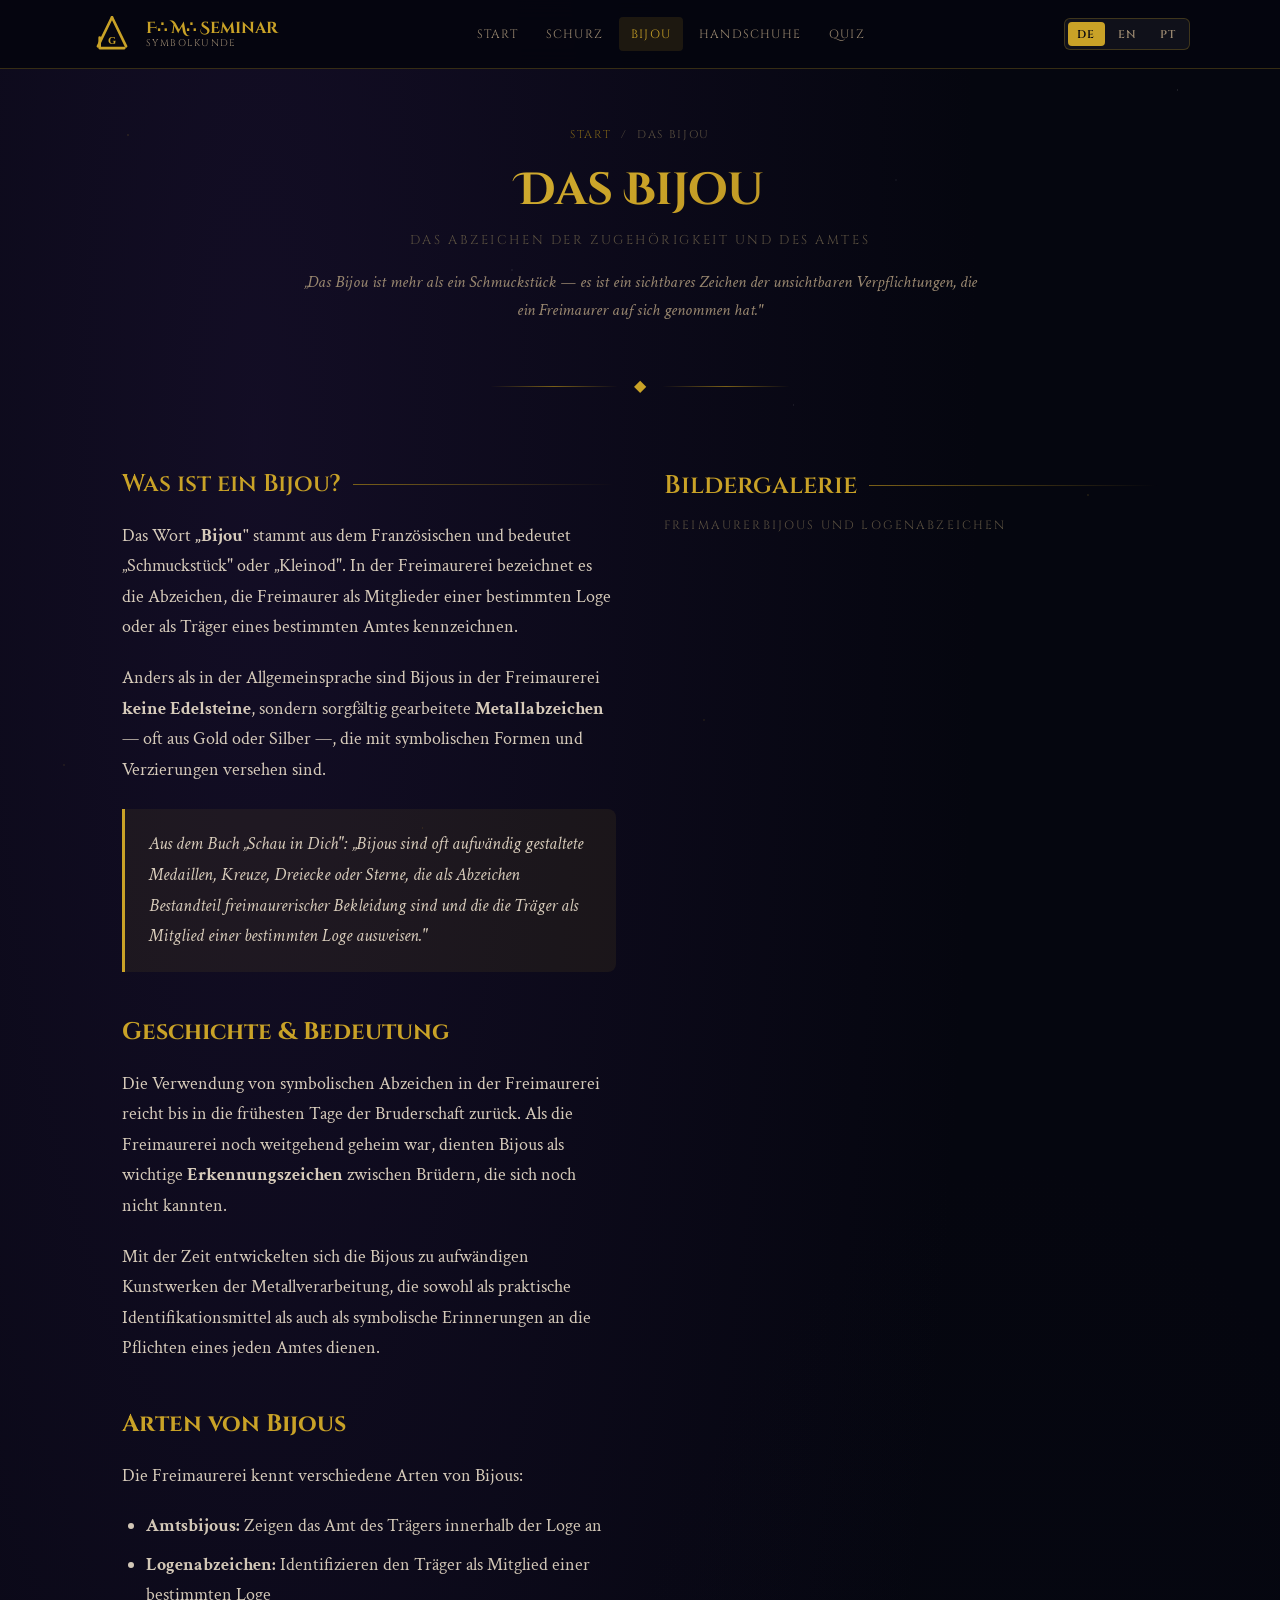
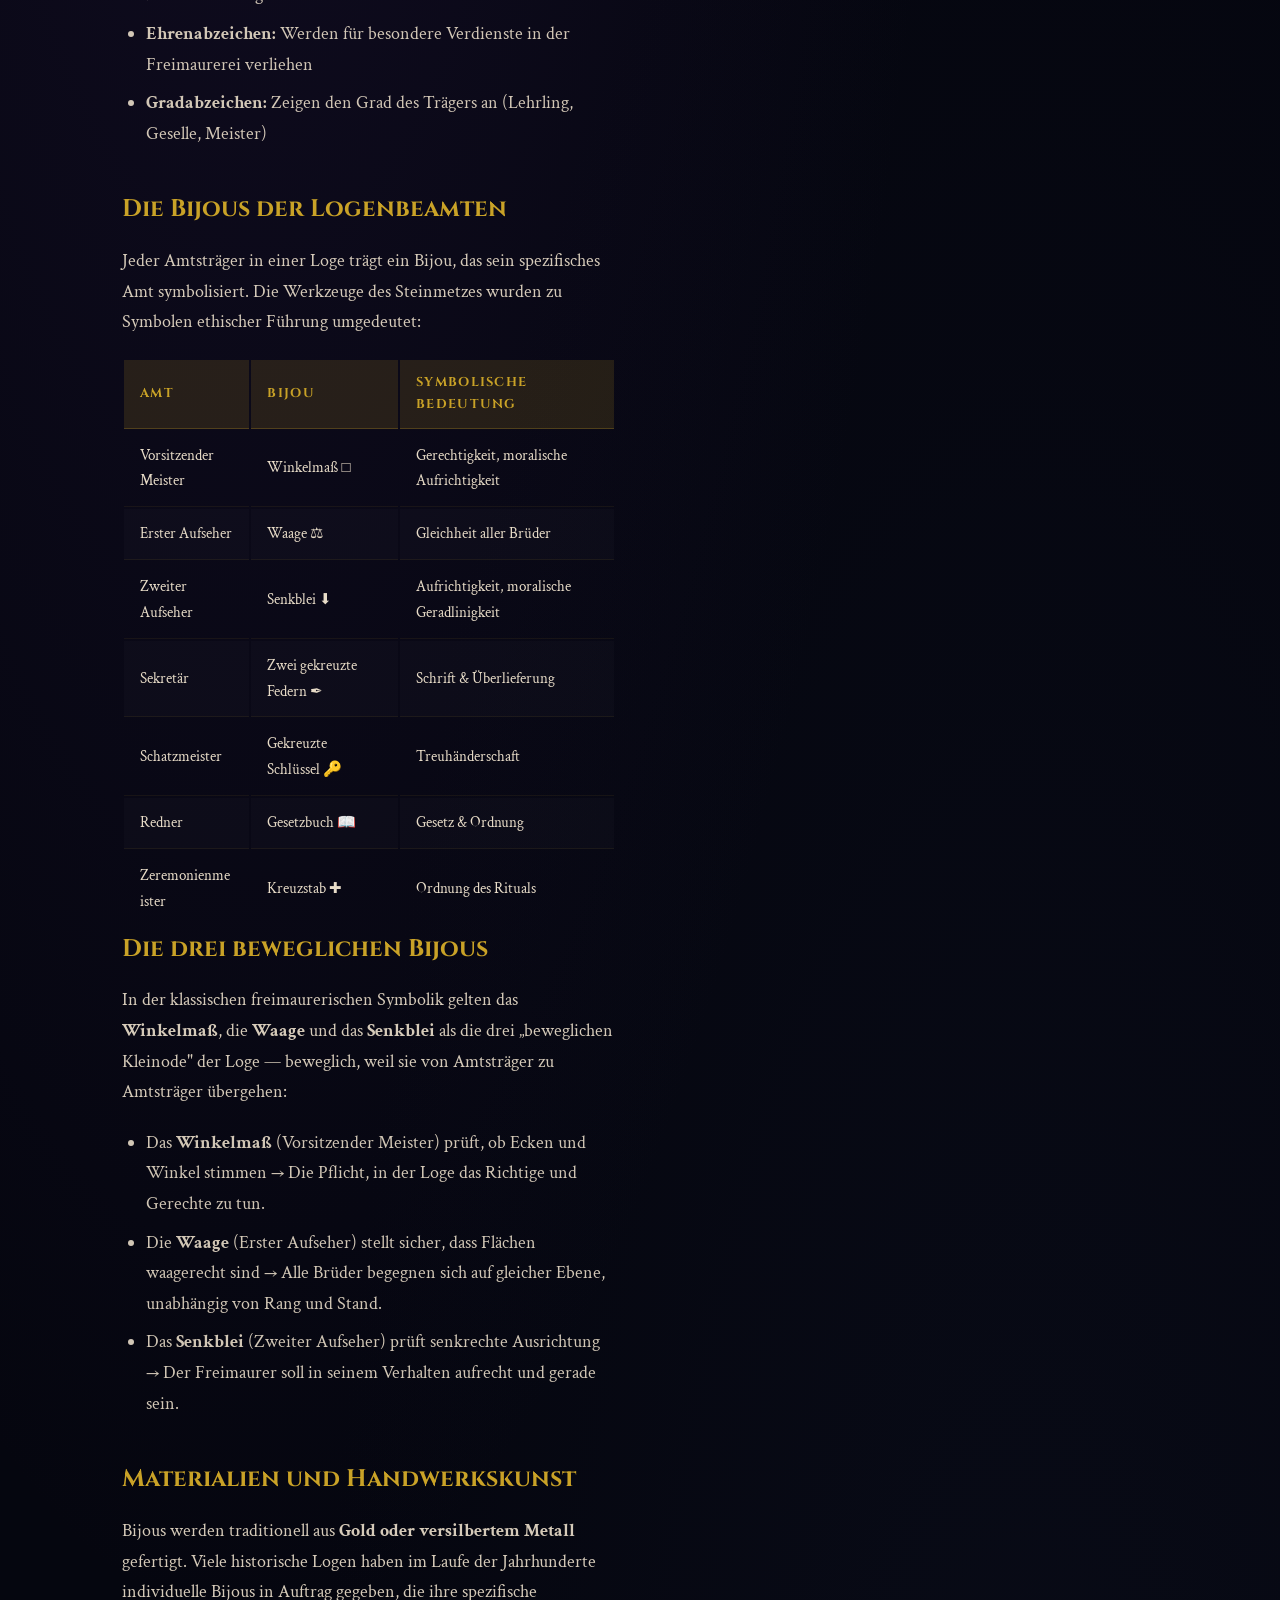
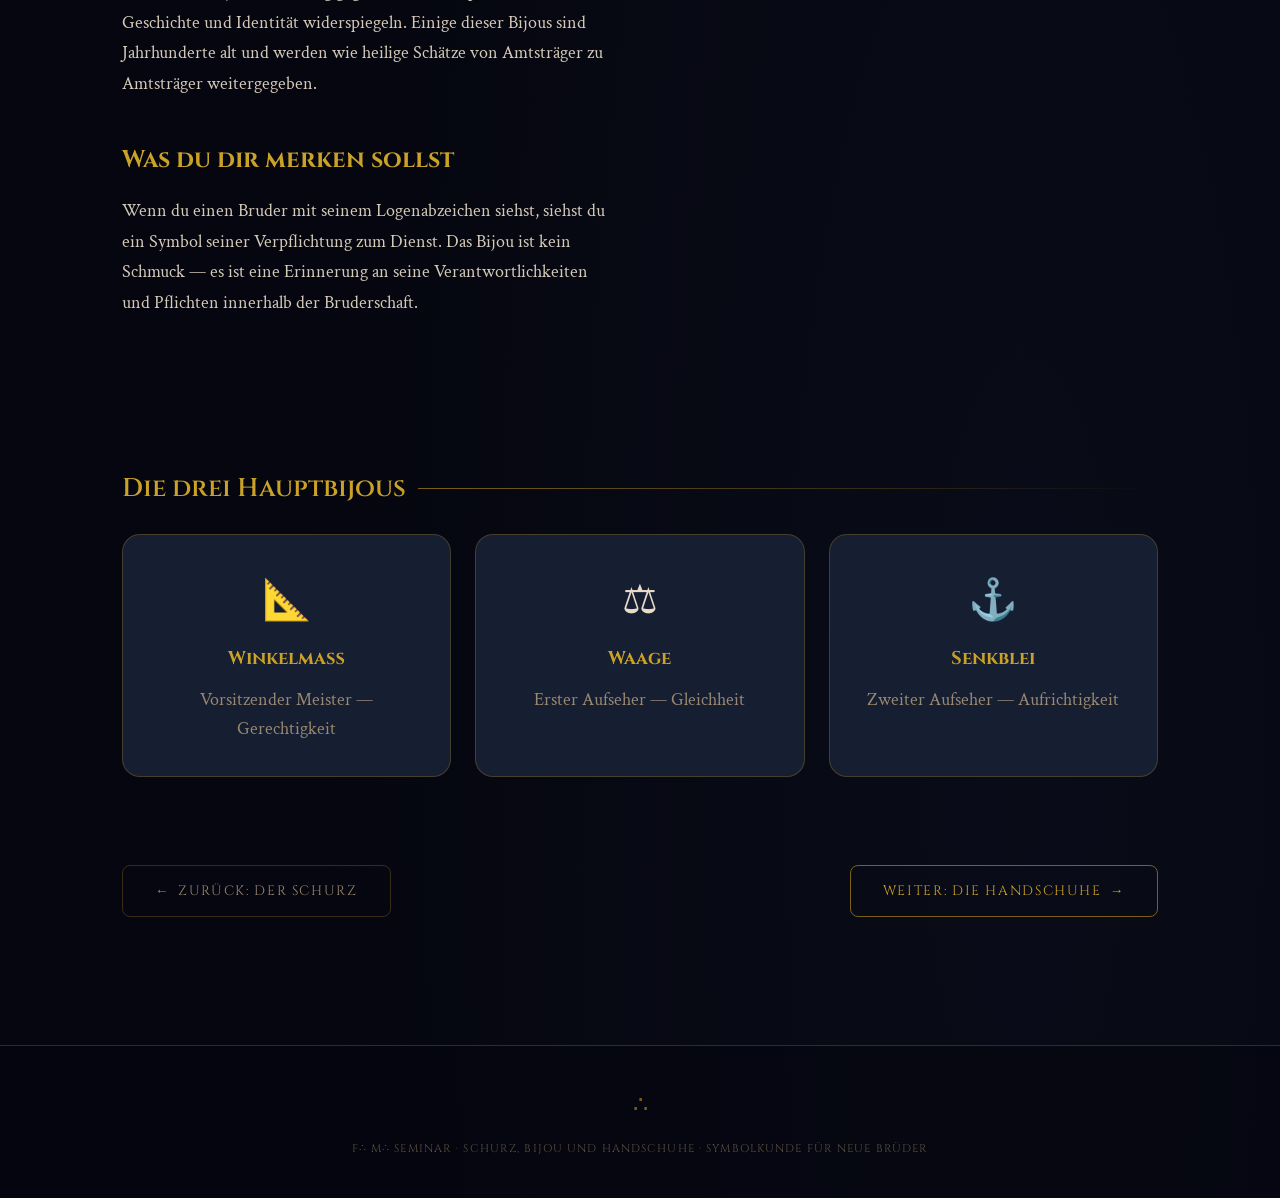
==== commit 33c2e468: "fixed cards on BJOU" ====
--- a/bijou.html
+++ b/bijou.html
@@ -806,71 +806,73 @@
                   </div>
                 </div>
               </div>
-
-              <!-- Visual diagram of the three principal jewels -->
-              <div style="margin-top: 2rem">
-                <div class="lang-de">
-                  <h2 class="section-title">Die drei Hauptbijous</h2>
-                </div>
-                <div class="lang-en">
-                  <h2 class="section-title">The Three Principal Jewels</h2>
-                </div>
-                <div class="lang-pt">
-                  <h2 class="section-title">As Três Joias Principais</h2>
-                </div>
-
-                <div class="symbol-meaning">
-                  <div class="symbol-meaning-item" style="text-align: center">
-                    <div style="font-size: 2.5rem; margin-bottom: 0.5rem">
-                      📐
-                    </div>
-                    <h4>
-                      <span class="lang-de">Winkelmaß</span
-                      ><span class="lang-en">Square</span
-                      ><span class="lang-pt">Esquadro</span>
-                    </h4>
-                    <p>
-                      <span class="lang-de"
-                        >Vorsitzender Meister — Gerechtigkeit</span
-                      ><span class="lang-en">Worshipful Master — Justice</span
-                      ><span class="lang-pt">Venerável Mestre — Justiça</span>
-                    </p>
-                  </div>
-                  <div class="symbol-meaning-item" style="text-align: center">
-                    <div style="font-size: 2.5rem; margin-bottom: 0.5rem">
-                      ⚖
-                    </div>
-                    <h4>
-                      <span class="lang-de">Waage</span
-                      ><span class="lang-en">Level</span
-                      ><span class="lang-pt">Nível</span>
-                    </h4>
-                    <p>
-                      <span class="lang-de">Erster Aufseher — Gleichheit</span
-                      ><span class="lang-en">Senior Warden — Equality</span
-                      ><span class="lang-pt"
-                        >Primeiro Vigilante — Igualdade</span
-                      >
-                    </p>
-                  </div>
-                  <div class="symbol-meaning-item" style="text-align: center">
-                    <div style="font-size: 2.5rem; margin-bottom: 0.5rem">
-                      ⚓️
-                    </div>
-                    <h4>
-                      <span class="lang-de">Senkblei</span
-                      ><span class="lang-en">Plumb</span
-                      ><span class="lang-pt">Prumo</span>
-                    </h4>
-                    <p>
-                      <span class="lang-de"
-                        >Zweiter Aufseher — Aufrichtigkeit</span
-                      ><span class="lang-en">Junior Warden — Rectitude</span
-                      ><span class="lang-pt">Segundo Vigilante — Retidão</span>
-                    </p>
-                  </div>
-                </div>
-              </div>
+            </div>
+          </div>
+        </div>
+      </section>
+
+      <!-- ─── THREE PRINCIPAL JEWELS ─── -->
+      <section class="section">
+        <div class="container">
+          <div class="lang-de">
+            <h2 class="section-title">Die drei Hauptbijous</h2>
+          </div>
+          <div class="lang-en">
+            <h2 class="section-title">The Three Principal Jewels</h2>
+          </div>
+          <div class="lang-pt">
+            <h2 class="section-title">As Três Joias Principais</h2>
+          </div>
+
+          <div class="symbol-meaning">
+            <div class="symbol-meaning-item" style="text-align: center">
+              <div style="font-size: 2.5rem; margin-bottom: 0.5rem">
+                📐
+              </div>
+              <h4>
+                <span class="lang-de">Winkelmaß</span
+                ><span class="lang-en">Square</span
+                ><span class="lang-pt">Esquadro</span>
+              </h4>
+              <p>
+                <span class="lang-de"
+                  >Vorsitzender Meister — Gerechtigkeit</span
+                ><span class="lang-en">Worshipful Master — Justice</span
+                ><span class="lang-pt">Venerável Mestre — Justiça</span>
+              </p>
+            </div>
+            <div class="symbol-meaning-item" style="text-align: center">
+              <div style="font-size: 2.5rem; margin-bottom: 0.5rem">
+                ⚖
+              </div>
+              <h4>
+                <span class="lang-de">Waage</span
+                ><span class="lang-en">Level</span
+                ><span class="lang-pt">Nível</span>
+              </h4>
+              <p>
+                <span class="lang-de">Erster Aufseher — Gleichheit</span
+                ><span class="lang-en">Senior Warden — Equality</span
+                ><span class="lang-pt"
+                  >Primeiro Vigilante — Igualdade</span
+                >
+              </p>
+            </div>
+            <div class="symbol-meaning-item" style="text-align: center">
+              <div style="font-size: 2.5rem; margin-bottom: 0.5rem">
+                ⚓️
+              </div>
+              <h4>
+                <span class="lang-de">Senkblei</span
+                ><span class="lang-en">Plumb</span
+                ><span class="lang-pt">Prumo</span>
+              </h4>
+              <p>
+                <span class="lang-de"
+                  >Zweiter Aufseher — Aufrichtigkeit</span
+                ><span class="lang-en">Junior Warden — Rectitude</span
+                ><span class="lang-pt">Segundo Vigilante — Retidão</span>
+              </p>
             </div>
           </div>
         </div>
--- a/styles.css
+++ b/styles.css
@@ -21,10 +21,16 @@
 }
 
 /* Language visibility: hide all lang variants, show only the active html[lang] */
-.lang-de, .lang-en, .lang-pt { display: none; }
-html[lang="de"] .lang-de,
-html[lang="en"] .lang-en,
-html[lang="pt"] .lang-pt { display: revert; }
+.lang-de,
+.lang-en,
+.lang-pt {
+  display: none;
+}
+html[lang='de'] .lang-de,
+html[lang='en'] .lang-en,
+html[lang='pt'] .lang-pt {
+  display: revert;
+}
 
 * {
   margin: 0;
@@ -44,29 +50,79 @@
   line-height: 1.7;
   min-height: 100vh;
   background-image:
-    radial-gradient(ellipse at 20% 10%, rgba(45, 27, 78, 0.35) 0%, transparent 50%),
-    radial-gradient(ellipse at 80% 90%, rgba(10, 13, 26, 0.8) 0%, transparent 50%);
+    radial-gradient(
+      ellipse at 20% 10%,
+      rgba(45, 27, 78, 0.35) 0%,
+      transparent 50%
+    ),
+    radial-gradient(
+      ellipse at 80% 90%,
+      rgba(10, 13, 26, 0.8) 0%,
+      transparent 50%
+    );
 }
 
 /* ─── STARS BACKGROUND ─── */
 body::before {
   content: '';
   position: fixed;
-  top: 0; left: 0;
-  width: 100%; height: 100%;
+  top: 0;
+  left: 0;
+  width: 100%;
+  height: 100%;
   pointer-events: none;
   z-index: 0;
   background-image:
-    radial-gradient(1px 1px at 10% 15%, rgba(201,162,39,0.4) 0%, transparent 100%),
-    radial-gradient(1px 1px at 25% 60%, rgba(201,162,39,0.3) 0%, transparent 100%),
-    radial-gradient(1px 1px at 40% 30%, rgba(255,255,255,0.2) 0%, transparent 100%),
-    radial-gradient(1px 1px at 55% 80%, rgba(201,162,39,0.3) 0%, transparent 100%),
-    radial-gradient(1px 1px at 70% 20%, rgba(255,255,255,0.15) 0%, transparent 100%),
-    radial-gradient(1px 1px at 85% 55%, rgba(201,162,39,0.4) 0%, transparent 100%),
-    radial-gradient(1px 1px at 92% 10%, rgba(255,255,255,0.2) 0%, transparent 100%),
-    radial-gradient(1px 1px at 5% 85%, rgba(201,162,39,0.3) 0%, transparent 100%),
-    radial-gradient(1px 1px at 62% 45%, rgba(255,255,255,0.15) 0%, transparent 100%),
-    radial-gradient(1px 1px at 33% 92%, rgba(201,162,39,0.25) 0%, transparent 100%);
+    radial-gradient(
+      1px 1px at 10% 15%,
+      rgba(201, 162, 39, 0.4) 0%,
+      transparent 100%
+    ),
+    radial-gradient(
+      1px 1px at 25% 60%,
+      rgba(201, 162, 39, 0.3) 0%,
+      transparent 100%
+    ),
+    radial-gradient(
+      1px 1px at 40% 30%,
+      rgba(255, 255, 255, 0.2) 0%,
+      transparent 100%
+    ),
+    radial-gradient(
+      1px 1px at 55% 80%,
+      rgba(201, 162, 39, 0.3) 0%,
+      transparent 100%
+    ),
+    radial-gradient(
+      1px 1px at 70% 20%,
+      rgba(255, 255, 255, 0.15) 0%,
+      transparent 100%
+    ),
+    radial-gradient(
+      1px 1px at 85% 55%,
+      rgba(201, 162, 39, 0.4) 0%,
+      transparent 100%
+    ),
+    radial-gradient(
+      1px 1px at 92% 10%,
+      rgba(255, 255, 255, 0.2) 0%,
+      transparent 100%
+    ),
+    radial-gradient(
+      1px 1px at 5% 85%,
+      rgba(201, 162, 39, 0.3) 0%,
+      transparent 100%
+    ),
+    radial-gradient(
+      1px 1px at 62% 45%,
+      rgba(255, 255, 255, 0.15) 0%,
+      transparent 100%
+    ),
+    radial-gradient(
+      1px 1px at 33% 92%,
+      rgba(201, 162, 39, 0.25) 0%,
+      transparent 100%
+    );
 }
 
 /* ─── HEADER ─── */
@@ -137,10 +193,13 @@
   text-transform: uppercase;
   padding: 0.4rem 0.75rem;
   border-radius: 4px;
-  transition: color 0.2s, background 0.2s;
-}
-
-nav a:hover, nav a.active {
+  transition:
+    color 0.2s,
+    background 0.2s;
+}
+
+nav a:hover,
+nav a.active {
   color: var(--gold);
   background: var(--gold-faint);
 }
@@ -149,7 +208,7 @@
   display: flex;
   align-items: center;
   gap: 0.25rem;
-  background: rgba(255,255,255,0.05);
+  background: rgba(255, 255, 255, 0.05);
   border: 1px solid var(--border);
   border-radius: 6px;
   padding: 0.2rem;
@@ -192,8 +251,16 @@
   position: absolute;
   inset: 0;
   background:
-    radial-gradient(ellipse 70% 60% at 50% 50%, rgba(45, 27, 78, 0.4) 0%, transparent 70%),
-    radial-gradient(ellipse 40% 30% at 50% 50%, rgba(201, 162, 39, 0.06) 0%, transparent 60%);
+    radial-gradient(
+      ellipse 70% 60% at 50% 50%,
+      rgba(45, 27, 78, 0.4) 0%,
+      transparent 70%
+    ),
+    radial-gradient(
+      ellipse 40% 30% at 50% 50%,
+      rgba(201, 162, 39, 0.06) 0%,
+      transparent 60%
+    );
   pointer-events: none;
 }
 
@@ -242,11 +309,17 @@
   max-width: 400px;
 }
 
-.divider::before, .divider::after {
+.divider::before,
+.divider::after {
   content: '';
   flex: 1;
   height: 1px;
-  background: linear-gradient(to right, transparent, var(--gold-dim), transparent);
+  background: linear-gradient(
+    to right,
+    transparent,
+    var(--gold-dim),
+    transparent
+  );
 }
 
 .divider-symbol {
@@ -303,7 +376,10 @@
   border: 1px solid var(--border);
   border-radius: 12px;
   padding: 2rem;
-  transition: transform 0.3s, box-shadow 0.3s, border-color 0.3s;
+  transition:
+    transform 0.3s,
+    box-shadow 0.3s,
+    border-color 0.3s;
 }
 
 .card:hover {
@@ -337,14 +413,18 @@
 .topic-card::before {
   content: '';
   position: absolute;
-  top: 0; left: 0; right: 0;
+  top: 0;
+  left: 0;
+  right: 0;
   height: 3px;
   background: linear-gradient(to right, transparent, var(--gold), transparent);
   opacity: 0;
   transition: opacity 0.3s;
 }
 
-.topic-card:hover::before { opacity: 1; }
+.topic-card:hover::before {
+  opacity: 1;
+}
 
 .topic-card:hover {
   transform: translateY(-6px);
@@ -442,7 +522,7 @@
 
 .btn-ghost:hover {
   color: var(--text-main);
-  border-color: rgba(255,255,255,0.3);
+  border-color: rgba(255, 255, 255, 0.3);
 }
 
 /* ─── IMAGE GALLERY ─── */
@@ -477,9 +557,11 @@
 
 .gallery-item .caption {
   position: absolute;
-  bottom: 0; left: 0; right: 0;
+  bottom: 0;
+  left: 0;
+  right: 0;
   padding: 0.5rem 0.75rem;
-  background: linear-gradient(to top, rgba(0,0,0,0.8) 0%, transparent 100%);
+  background: linear-gradient(to top, rgba(0, 0, 0, 0.8) 0%, transparent 100%);
   font-size: 0.75rem;
   color: var(--text-dim);
   font-family: 'Cinzel', serif;
@@ -505,7 +587,9 @@
   margin-top: 2.5rem;
 }
 
-.content-block h2:first-child { margin-top: 0; }
+.content-block h2:first-child {
+  margin-top: 0;
+}
 
 .content-block p {
   margin-bottom: 1.25rem;
@@ -513,7 +597,8 @@
   opacity: 0.92;
 }
 
-.content-block ul, .content-block ol {
+.content-block ul,
+.content-block ol {
   margin: 1rem 0 1.25rem 1.5rem;
 }
 
@@ -539,48 +624,59 @@
 
 .symbol-meaning {
   display: grid;
-  grid-template-columns: repeat(auto-fit, minmax(220px, 1fr));
-  gap: 1rem;
+  grid-template-columns: repeat(auto-fit, minmax(240px, 1fr));
+  gap: 1.5rem;
   margin: 1.5rem 0;
 }
 
 .symbol-meaning-item {
   background: var(--bg-card);
   border: 1px solid var(--border);
-  border-radius: 8px;
-  padding: 1.25rem;
+  border-radius: 18px;
+  padding: 2rem 1.75rem;
+  text-align: center;
+  transition:
+    transform 0.3s,
+    box-shadow 0.3s,
+    border-color 0.3s;
+}
+
+.symbol-meaning-item:hover {
+  transform: translateY(-4px);
+  box-shadow: var(--shadow-gold), var(--shadow);
+  border-color: var(--border-strong);
 }
 
 .symbol-meaning-item .icon {
-  font-size: 1.5rem;
-  margin-bottom: 0.5rem;
+  width: 3rem;
+  height: 3rem;
+  line-height: 3rem;
+  margin: 0 auto 1rem;
+  border-radius: 50%;
+  background: rgba(201, 162, 39, 0.08);
+  color: var(--gold);
+  font-size: 1.8rem;
+  display: inline-flex;
+  align-items: center;
+  justify-content: center;
 }
 
 .symbol-meaning-item h4 {
-  font-family: 'Cinzel', serif;
-  font-size: 0.85rem;
-  color: var(--gold);
-  margin-bottom: 0.4rem;
-  text-transform: uppercase;
-  letter-spacing: 0.08em;
+  margin-bottom: 0.75rem;
+  font-family: 'Cinzel', serif;
+  font-size: 1.15rem;
+  color: var(--gold);
 }
 
 .symbol-meaning-item p {
-  font-size: 0.9rem;
   color: var(--text-dim);
-  margin: 0;
-  opacity: 1;
-}
-
-/* ─── OFFICER TABLE ─── */
-.officer-table {
-  width: 100%;
-  border-collapse: separate;
-  border-spacing: 0;
-  margin: 1.5rem 0;
-  border-radius: 8px;
-  overflow: hidden;
-  border: 1px solid var(--border);
+  line-height: 1.6;
+}
+
+.officer-table th,
+.officer-table td {
+  min-width: 0;
+  word-break: break-word;
 }
 
 .officer-table th {
@@ -602,10 +698,12 @@
   color: var(--text-main);
 }
 
-.officer-table tr:last-child td { border-bottom: none; }
+.officer-table tr:last-child td {
+  border-bottom: none;
+}
 
 .officer-table tr:nth-child(even) td {
-  background: rgba(255,255,255,0.02);
+  background: rgba(255, 255, 255, 0.02);
 }
 
 /* ─── QUIZ ─── */
@@ -615,19 +713,22 @@
   padding: 2rem;
 }
 
-.quiz-start, .quiz-end {
+.quiz-start,
+.quiz-end {
   text-align: center;
   padding: 3rem 2rem;
 }
 
-.quiz-start h2, .quiz-end h2 {
+.quiz-start h2,
+.quiz-end h2 {
   font-family: 'Cinzel Decorative', serif;
   font-size: 2rem;
   color: var(--gold);
   margin-bottom: 1rem;
 }
 
-.quiz-start p, .quiz-end p {
+.quiz-start p,
+.quiz-end p {
   color: var(--text-dim);
   margin-bottom: 2rem;
   font-size: 1rem;
@@ -764,10 +865,26 @@
   transition: all 0.2s;
 }
 
-.option-btn.selected .option-letter { background: var(--gold); color: var(--bg-darkest); border-color: var(--gold); }
-.option-btn.correct .option-letter { background: #27b464; color: white; border-color: #27b464; }
-.option-btn.incorrect .option-letter { background: #dc3c3c; color: white; border-color: #dc3c3c; }
-.option-btn.reveal-correct .option-letter { background: rgba(39, 180, 100, 0.3); color: #5de898; border-color: #27b464; }
+.option-btn.selected .option-letter {
+  background: var(--gold);
+  color: var(--bg-darkest);
+  border-color: var(--gold);
+}
+.option-btn.correct .option-letter {
+  background: #27b464;
+  color: white;
+  border-color: #27b464;
+}
+.option-btn.incorrect .option-letter {
+  background: #dc3c3c;
+  color: white;
+  border-color: #dc3c3c;
+}
+.option-btn.reveal-correct .option-letter {
+  background: rgba(39, 180, 100, 0.3);
+  color: #5de898;
+  border-color: #27b464;
+}
 
 .quiz-nav {
   display: flex;
@@ -801,8 +918,12 @@
   margin-bottom: 0.5rem;
 }
 
-.result-correct .q-label { color: #5de898; }
-.result-incorrect .q-label { color: #f07070; }
+.result-correct .q-label {
+  color: #5de898;
+}
+.result-incorrect .q-label {
+  color: #f07070;
+}
 
 .result-item .q-text {
   font-family: 'Cinzel', serif;
@@ -822,9 +943,18 @@
   gap: 0.5rem;
 }
 
-.result-item .your-answer { background: rgba(220, 60, 60, 0.12); color: #f07070; }
-.result-item .your-answer.was-correct { background: rgba(39, 180, 100, 0.12); color: #5de898; }
-.result-item .correct-answer { background: rgba(39, 180, 100, 0.12); color: #5de898; }
+.result-item .your-answer {
+  background: rgba(220, 60, 60, 0.12);
+  color: #f07070;
+}
+.result-item .your-answer.was-correct {
+  background: rgba(39, 180, 100, 0.12);
+  color: #5de898;
+}
+.result-item .correct-answer {
+  background: rgba(39, 180, 100, 0.12);
+  color: #5de898;
+}
 
 /* ─── FOOTER ─── */
 footer {
@@ -910,7 +1040,11 @@
 .quiz-cta {
   text-align: center;
   padding: 4rem 2rem;
-  background: radial-gradient(ellipse 60% 80% at 50% 50%, rgba(45, 27, 78, 0.3) 0%, transparent 70%);
+  background: radial-gradient(
+    ellipse 60% 80% at 50% 50%,
+    rgba(45, 27, 78, 0.3) 0%,
+    transparent 70%
+  );
   border-top: 1px solid var(--border);
   border-bottom: 1px solid var(--border);
   margin: 2rem 0;
@@ -951,18 +1085,34 @@
     justify-content: center;
   }
 
+  header {
+    padding: 0.75rem 1rem;
+  }
+
   nav a {
     font-size: 0.65rem;
-    padding: 0.35rem 0.5rem;
-  }
-
-  .hero { padding: 3rem 1.25rem 2.5rem; }
-  .page-hero { padding: 2.5rem 1.25rem 2rem; }
-  .container { padding: 0 1.25rem; }
-  .section { padding: 2.5rem 0; }
-
-  .quiz-wrapper { padding: 1rem; }
-  .question-card { padding: 1.5rem; }
+    padding: 0.35rem 0.45rem;
+  }
+
+  .hero {
+    padding: 3rem 1.25rem 2.5rem;
+  }
+  .page-hero {
+    padding: 2.5rem 1.25rem 2rem;
+  }
+  .container {
+    padding: 0 1.25rem;
+  }
+  .section {
+    padding: 2.5rem 0;
+  }
+
+  .quiz-wrapper {
+    padding: 1rem;
+  }
+  .question-card {
+    padding: 1.5rem;
+  }
 
   .gallery {
     grid-template-columns: repeat(auto-fill, minmax(160px, 1fr));
@@ -974,6 +1124,10 @@
 }
 
 @media (max-width: 480px) {
-  .logo-text { display: none; }
-  .score-display { font-size: 3rem; }
-}
+  .logo-text {
+    display: none;
+  }
+  .score-display {
+    font-size: 3rem;
+  }
+}
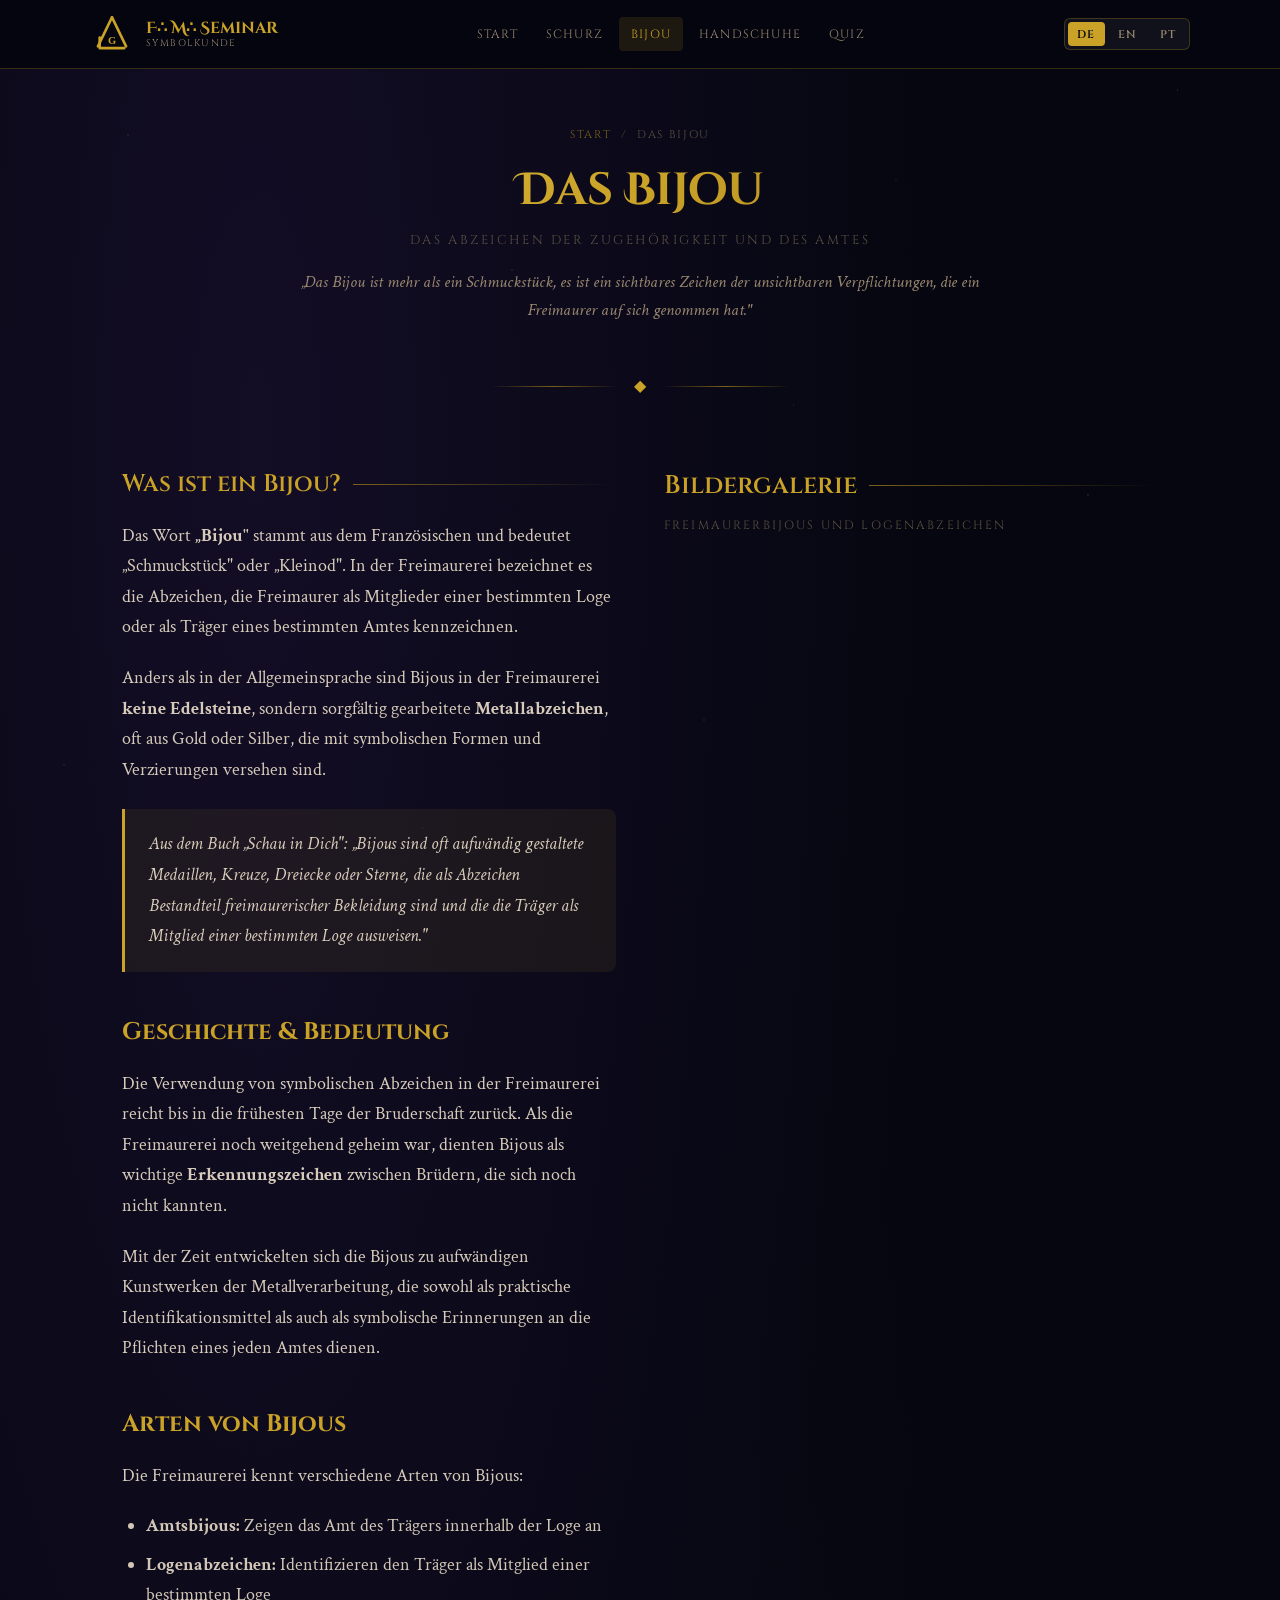
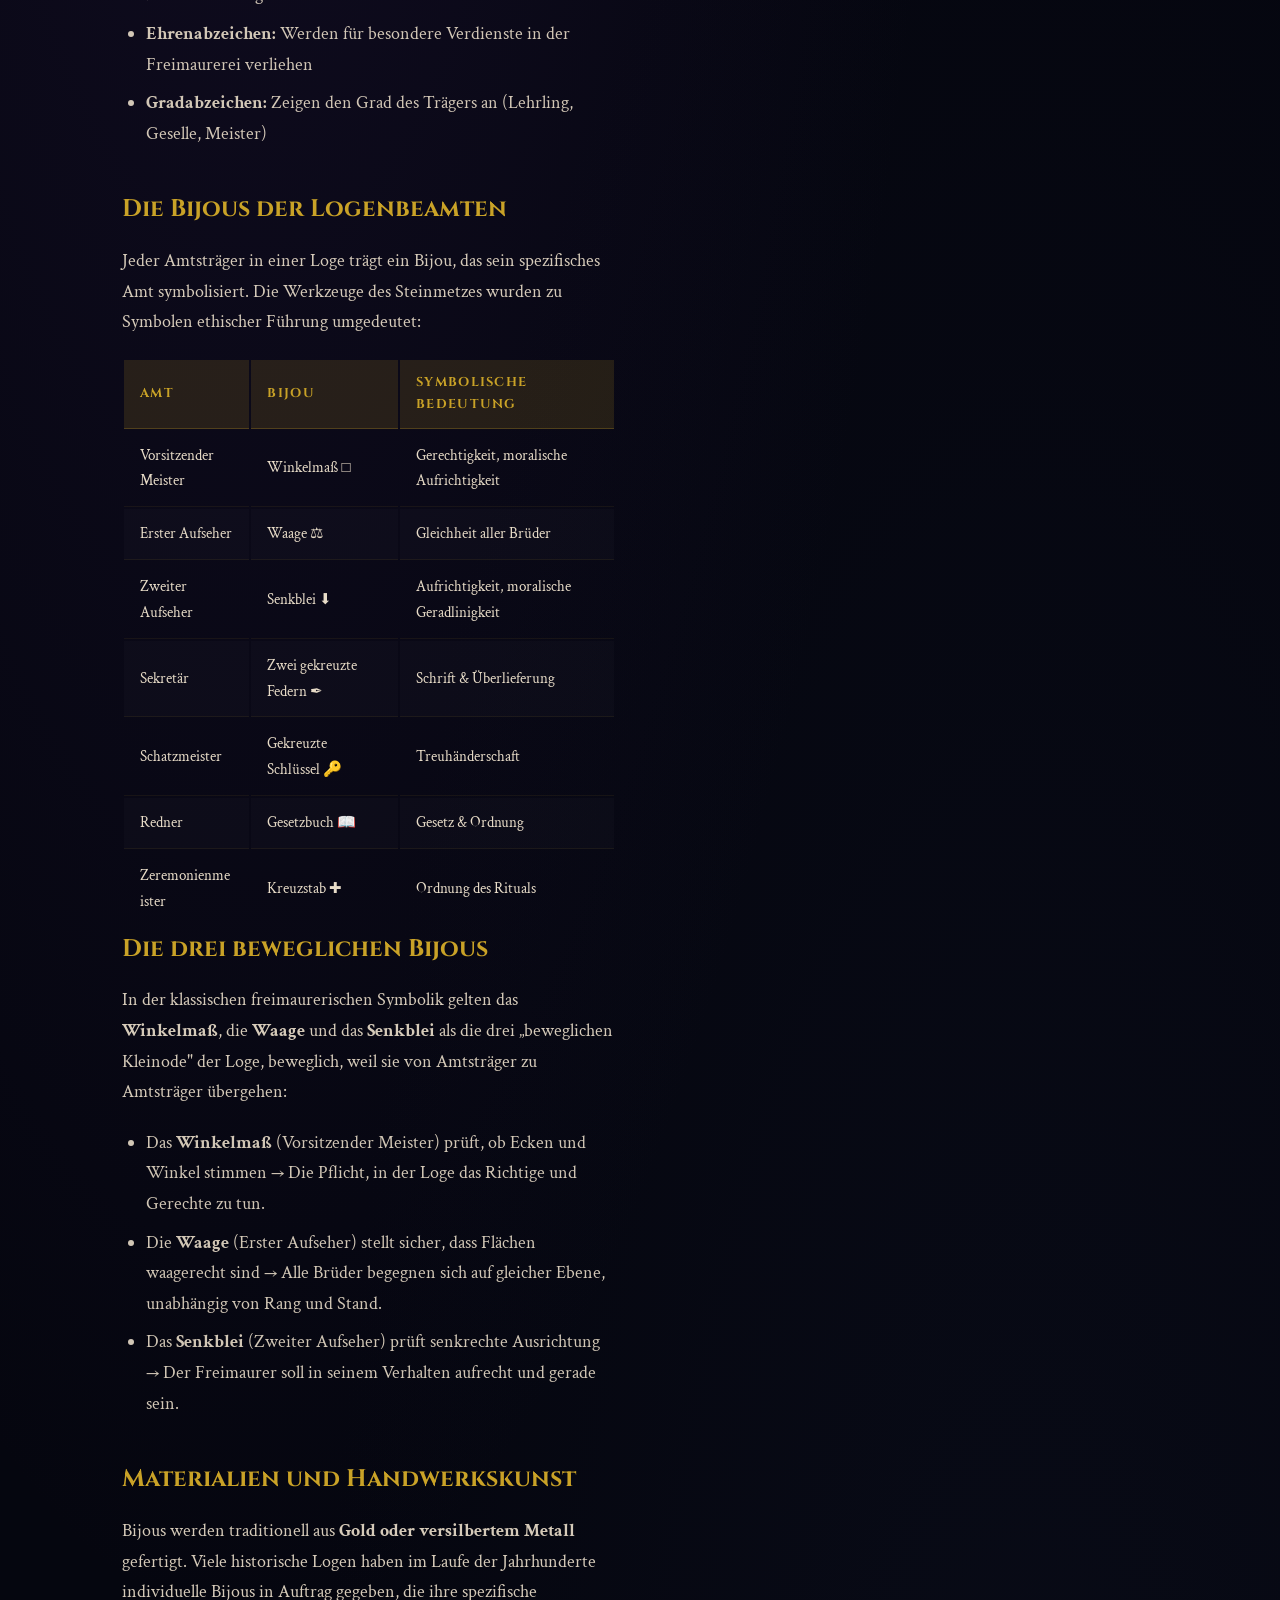
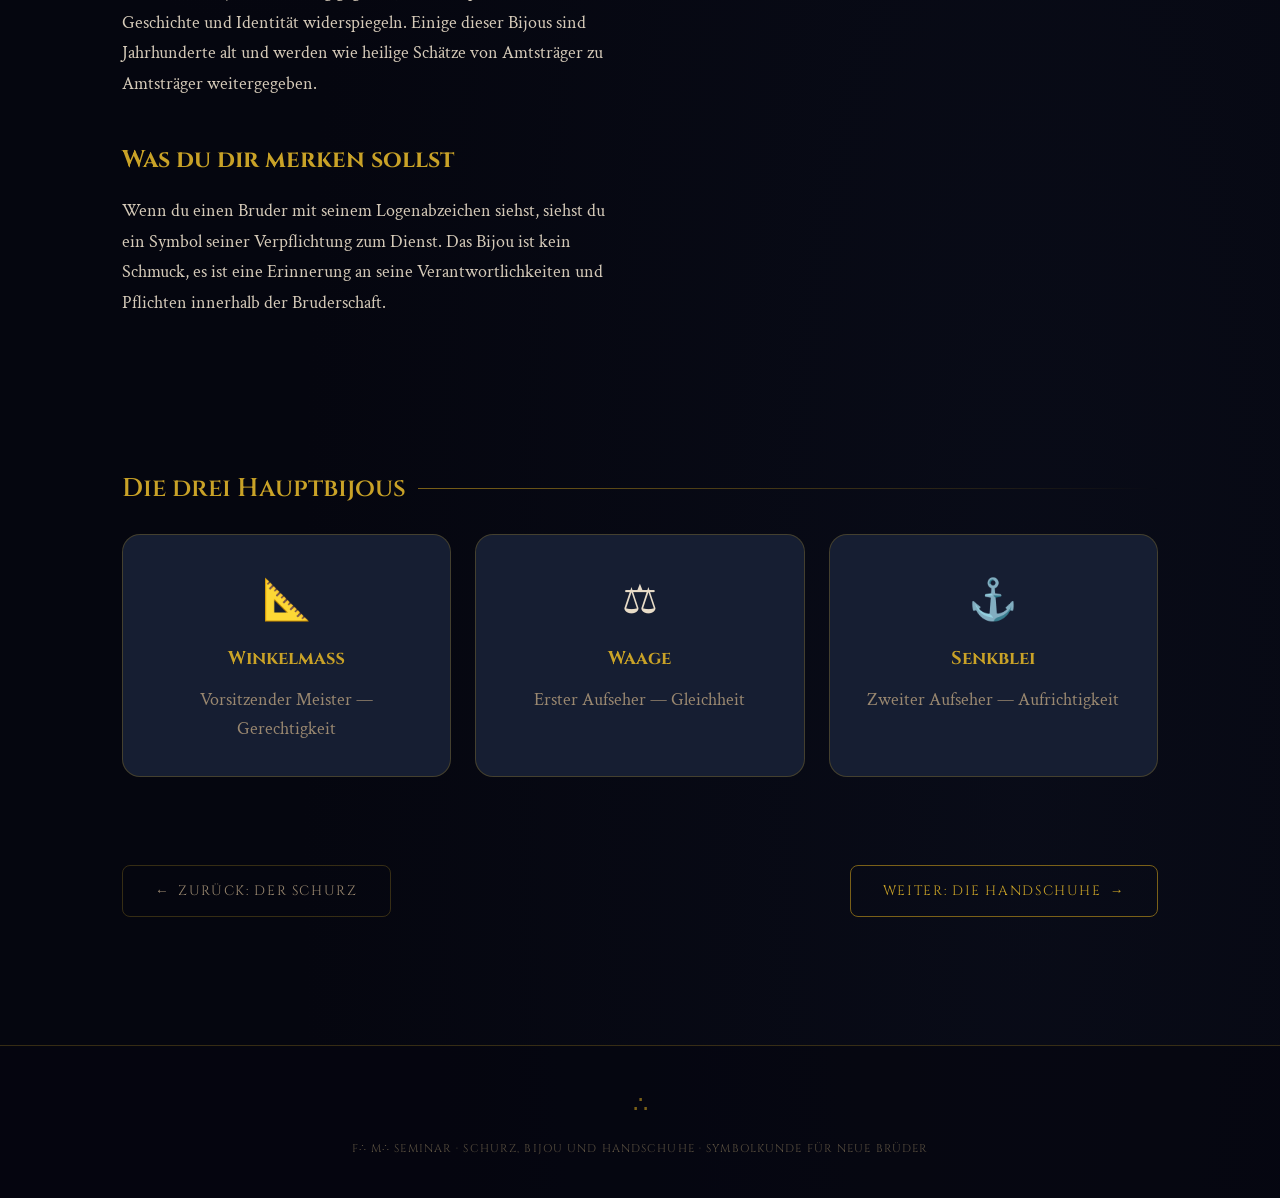
==== commit b94bc9da: "removed dashes" ====
--- a/bijou.html
+++ b/bijou.html
@@ -112,16 +112,16 @@
         </p>
         <p class="intro">
           <span class="lang-de">
-            „Das Bijou ist mehr als ein Schmuckstück — es ist ein sichtbares
+            „Das Bijou ist mehr als ein Schmuckstück, es ist ein sichtbares
             Zeichen der unsichtbaren Verpflichtungen, die ein Freimaurer auf
             sich genommen hat."
           </span>
           <span class="lang-en">
-            "The jewel is more than an ornament — it is a visible sign of the
+            "The jewel is more than an ornament, it is a visible sign of the
             invisible obligations a Freemason has undertaken."
           </span>
           <span class="lang-pt">
-            "A joia é mais do que um ornamento — é um sinal visível das
+            "A joia é mais do que um ornamento, é um sinal visível das
             obrigações invisíveis que um Maçom assumiu."
           </span>
         </p>
@@ -157,8 +157,8 @@
                 <p>
                   Anders als in der Allgemeinsprache sind Bijous in der
                   Freimaurerei <strong>keine Edelsteine</strong>, sondern
-                  sorgfältig gearbeitete <strong>Metallabzeichen</strong> — oft
-                  aus Gold oder Silber —, die mit symbolischen Formen und
+                  sorgfältig gearbeitete <strong>Metallabzeichen</strong>, oft
+                  aus Gold oder Silber, die mit symbolischen Formen und
                   Verzierungen versehen sind.
                 </p>
 
@@ -234,7 +234,7 @@
 
                 <p>
                   Masonic jewels are carefully crafted
-                  <strong>metal badges</strong> — often gold or silver-plated —
+                  <strong>metal badges</strong>, often gold or silver-plated,
                   adorned with symbolic shapes and decorations that carry deep
                   meaning within the fraternity.
                 </p>
@@ -312,8 +312,8 @@
 
                 <p>
                   As joias maçônicas são cuidadosamente elaboradas
-                  <strong>insígnias metálicas</strong> — frequentemente banhadas
-                  a ouro ou prata — adornadas com formas simbólicas e decorações
+                  <strong>insígnias metálicas</strong>, frequentemente banhadas
+                  a ouro ou prata, adornadas com formas simbólicas e decorações
                   que carregam profundo significado na fraternidade.
                 </p>
 
@@ -532,7 +532,7 @@
                   In der klassischen freimaurerischen Symbolik gelten das
                   <strong>Winkelmaß</strong>, die <strong>Waage</strong> und das
                   <strong>Senkblei</strong> als die drei „beweglichen Kleinode"
-                  der Loge — beweglich, weil sie von Amtsträger zu Amtsträger
+                  der Loge, beweglich, weil sie von Amtsträger zu Amtsträger
                   übergehen:
                 </p>
                 <ul>
@@ -568,7 +568,7 @@
                 <p>
                   Wenn du einen Bruder mit seinem Logenabzeichen siehst, siehst
                   du ein Symbol seiner Verpflichtung zum Dienst. Das Bijou ist
-                  kein Schmuck — es ist eine Erinnerung an seine
+                  kein Schmuck, es ist eine Erinnerung an seine
                   Verantwortlichkeiten und Pflichten innerhalb der Bruderschaft.
                 </p>
               </div>
@@ -578,7 +578,7 @@
                 <p>
                   In classical Masonic symbolism, the <strong>Square</strong>,
                   the <strong>Level</strong>, and the <strong>Plumb</strong> are
-                  called the three "movable jewels" of the lodge — movable
+                  called the three "movable jewels" of the lodge, movable
                   because they pass from officer to officer:
                 </p>
                 <ul>
@@ -613,7 +613,7 @@
                 <p>
                   When you see a brother wearing his lodge jewel, you see a
                   symbol of his commitment to service. The jewel is not an
-                  ornament — it is a reminder of his responsibilities and duties
+                  ornament, it is a reminder of his responsibilities and duties
                   within the brotherhood.
                 </p>
               </div>
@@ -623,7 +623,7 @@
                 <p>
                   No simbolismo maçônico clássico, o <strong>Esquadro</strong>,
                   o <strong>Nível</strong> e o <strong>Prumo</strong> são
-                  chamados de três 'joias móveis' da loja — móveis porque passam
+                  chamados de três 'joias móveis' da loja, móveis porque passam
                   de oficial para oficial:
                 </p>
                 <ul>
@@ -659,7 +659,7 @@
                 <p>
                   Quando você vir um irmão usando a joia de sua loja, vê um
                   símbolo do seu compromisso com o serviço. A joia não é um
-                  ornamento — é um lembrete de suas responsabilidades e deveres
+                  ornamento, é um lembrete de suas responsabilidades e deveres
                   dentro da fraternidade.
                 </p>
               </div>
@@ -826,25 +826,20 @@
 
           <div class="symbol-meaning">
             <div class="symbol-meaning-item" style="text-align: center">
-              <div style="font-size: 2.5rem; margin-bottom: 0.5rem">
-                📐
-              </div>
+              <div style="font-size: 2.5rem; margin-bottom: 0.5rem">📐</div>
               <h4>
                 <span class="lang-de">Winkelmaß</span
                 ><span class="lang-en">Square</span
                 ><span class="lang-pt">Esquadro</span>
               </h4>
               <p>
-                <span class="lang-de"
-                  >Vorsitzender Meister — Gerechtigkeit</span
+                <span class="lang-de">Vorsitzender Meister — Gerechtigkeit</span
                 ><span class="lang-en">Worshipful Master — Justice</span
                 ><span class="lang-pt">Venerável Mestre — Justiça</span>
               </p>
             </div>
             <div class="symbol-meaning-item" style="text-align: center">
-              <div style="font-size: 2.5rem; margin-bottom: 0.5rem">
-                ⚖
-              </div>
+              <div style="font-size: 2.5rem; margin-bottom: 0.5rem">⚖</div>
               <h4>
                 <span class="lang-de">Waage</span
                 ><span class="lang-en">Level</span
@@ -853,23 +848,18 @@
               <p>
                 <span class="lang-de">Erster Aufseher — Gleichheit</span
                 ><span class="lang-en">Senior Warden — Equality</span
-                ><span class="lang-pt"
-                  >Primeiro Vigilante — Igualdade</span
-                >
+                ><span class="lang-pt">Primeiro Vigilante — Igualdade</span>
               </p>
             </div>
             <div class="symbol-meaning-item" style="text-align: center">
-              <div style="font-size: 2.5rem; margin-bottom: 0.5rem">
-                ⚓️
-              </div>
+              <div style="font-size: 2.5rem; margin-bottom: 0.5rem">⚓️</div>
               <h4>
                 <span class="lang-de">Senkblei</span
                 ><span class="lang-en">Plumb</span
                 ><span class="lang-pt">Prumo</span>
               </h4>
               <p>
-                <span class="lang-de"
-                  >Zweiter Aufseher — Aufrichtigkeit</span
+                <span class="lang-de">Zweiter Aufseher — Aufrichtigkeit</span
                 ><span class="lang-en">Junior Warden — Rectitude</span
                 ><span class="lang-pt">Segundo Vigilante — Retidão</span>
               </p>
